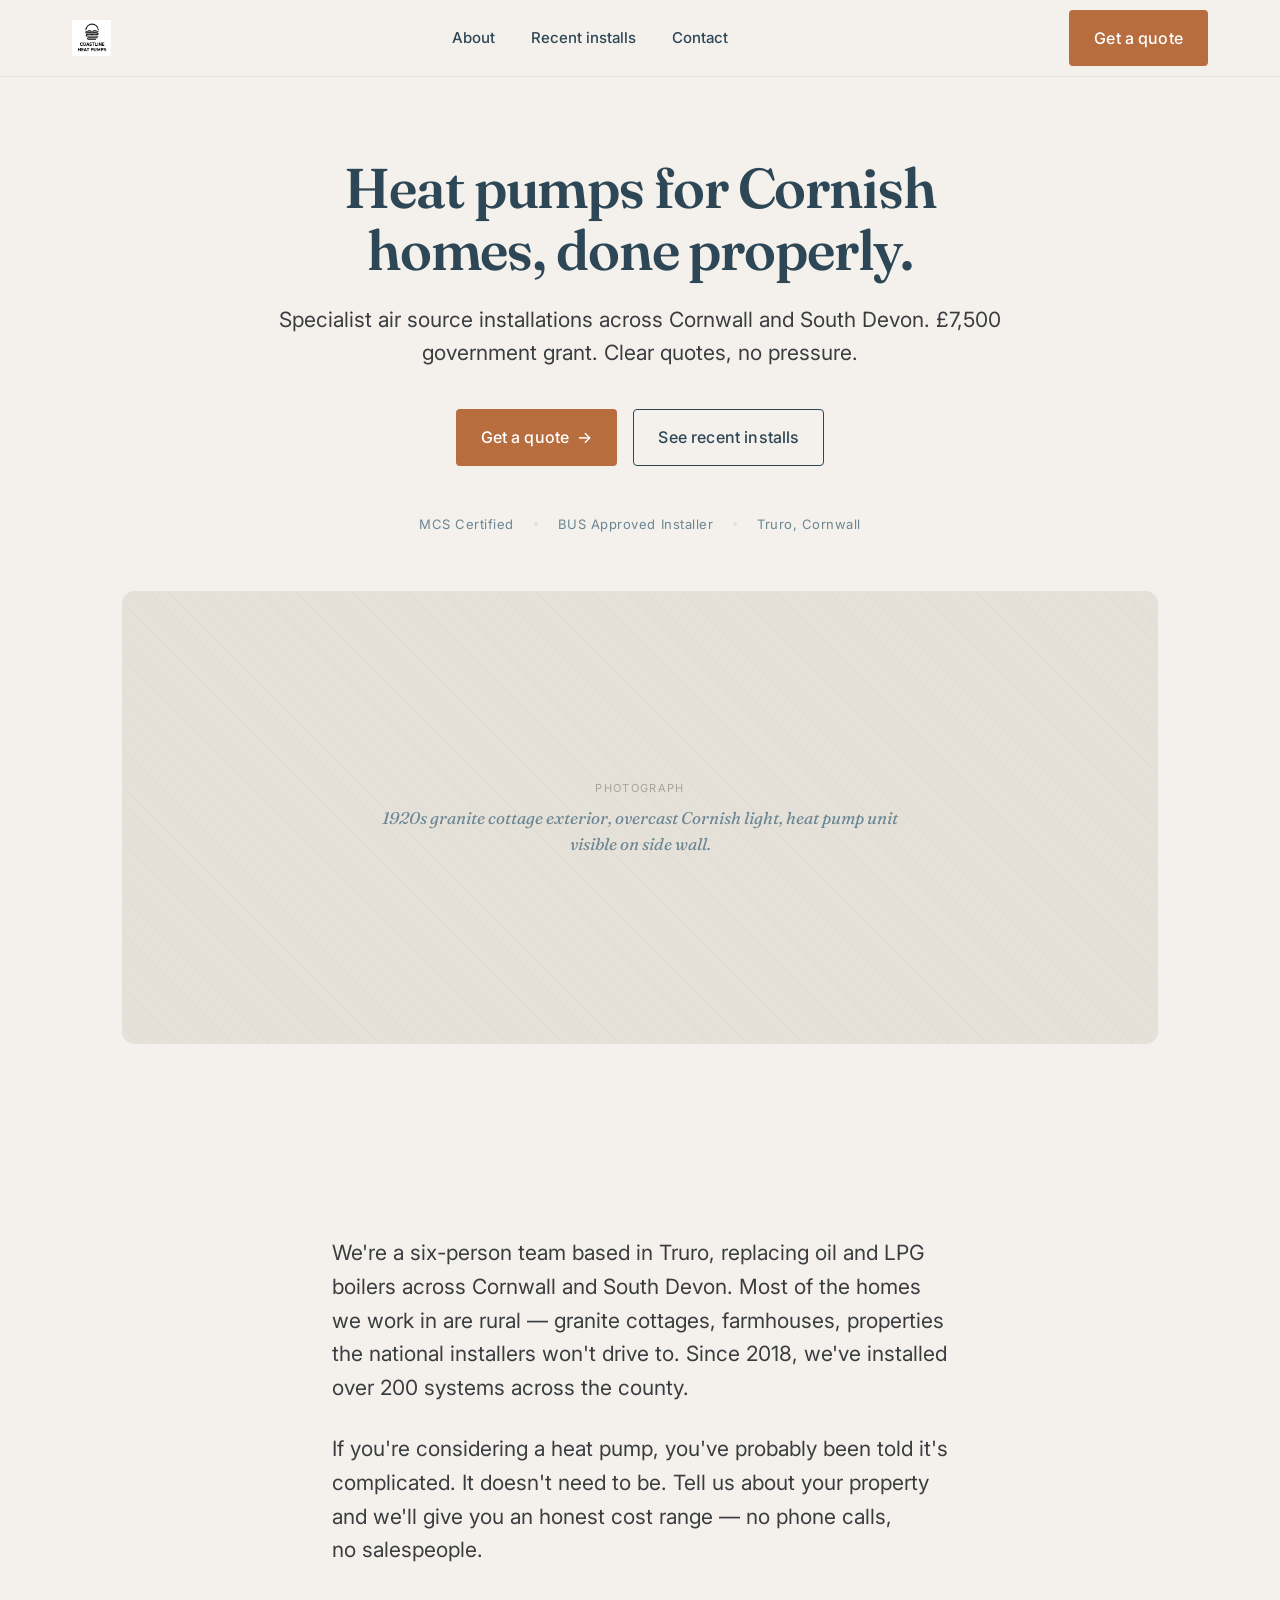
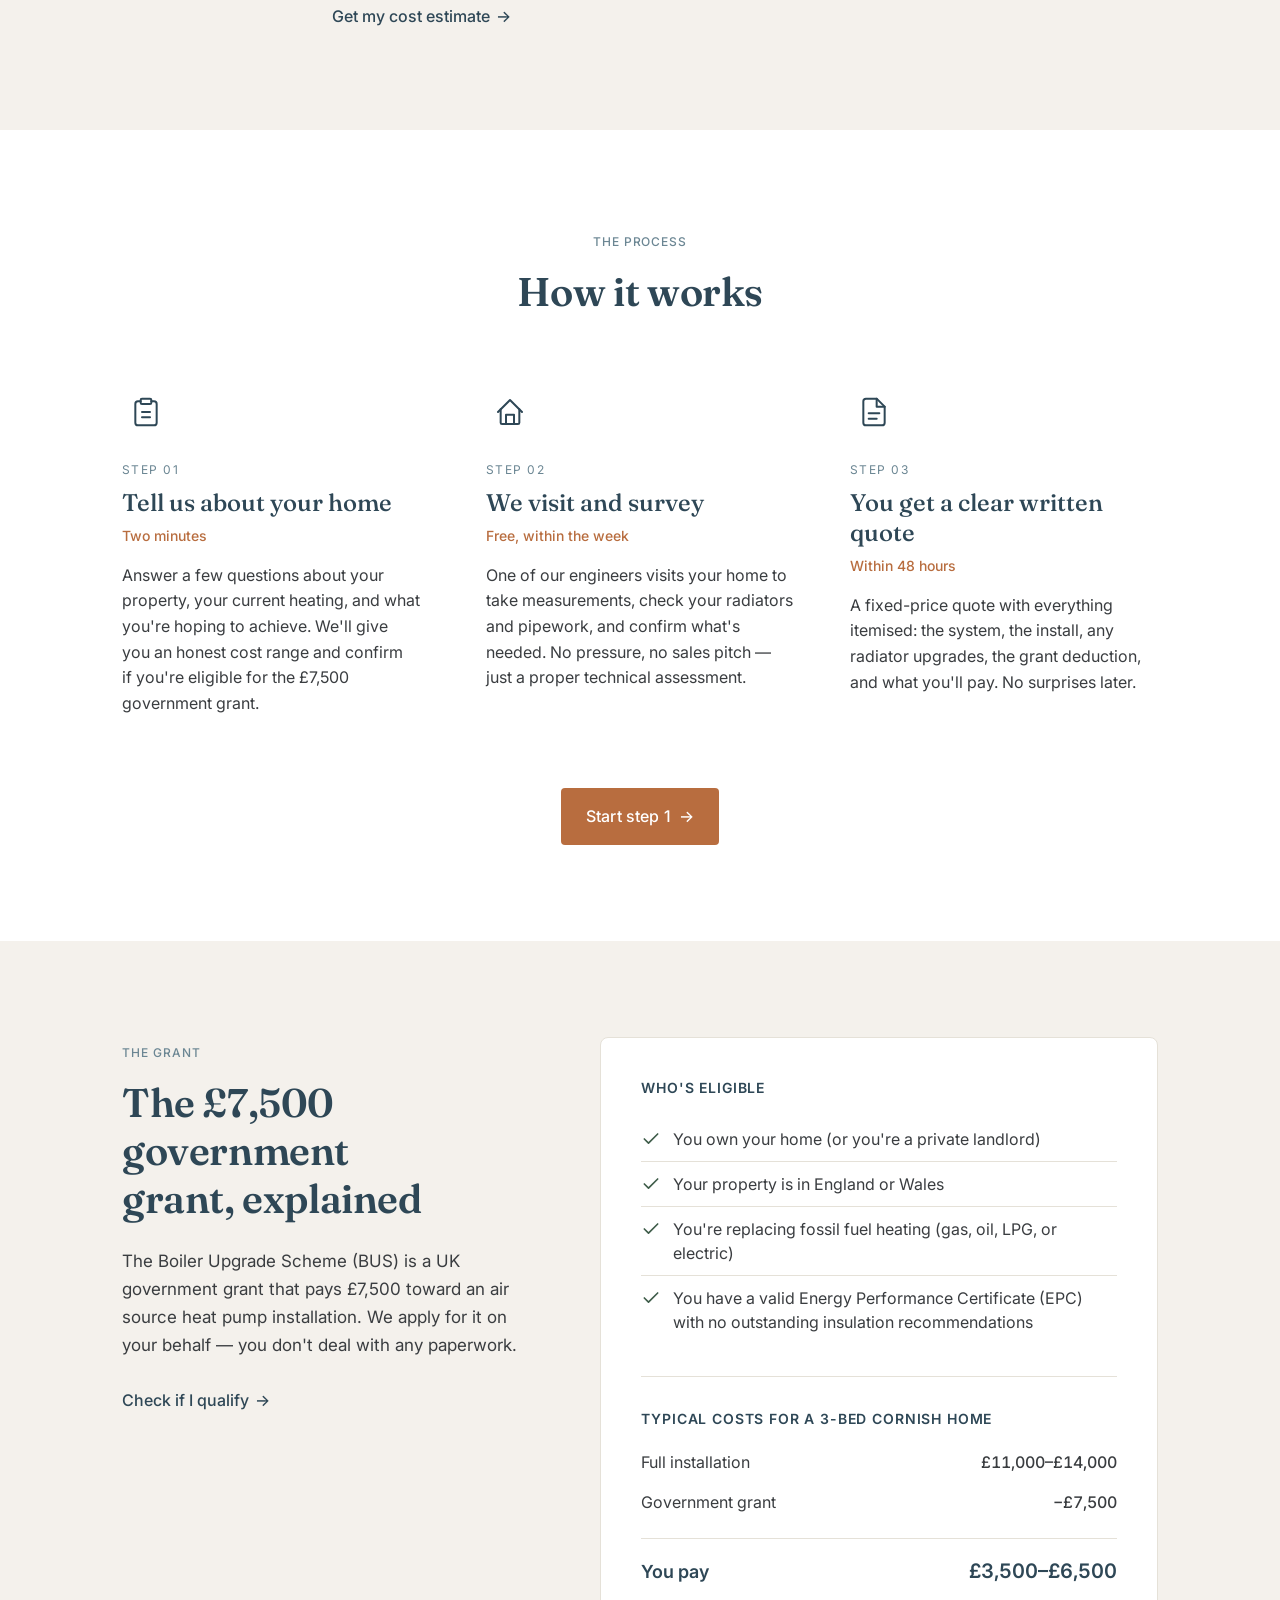
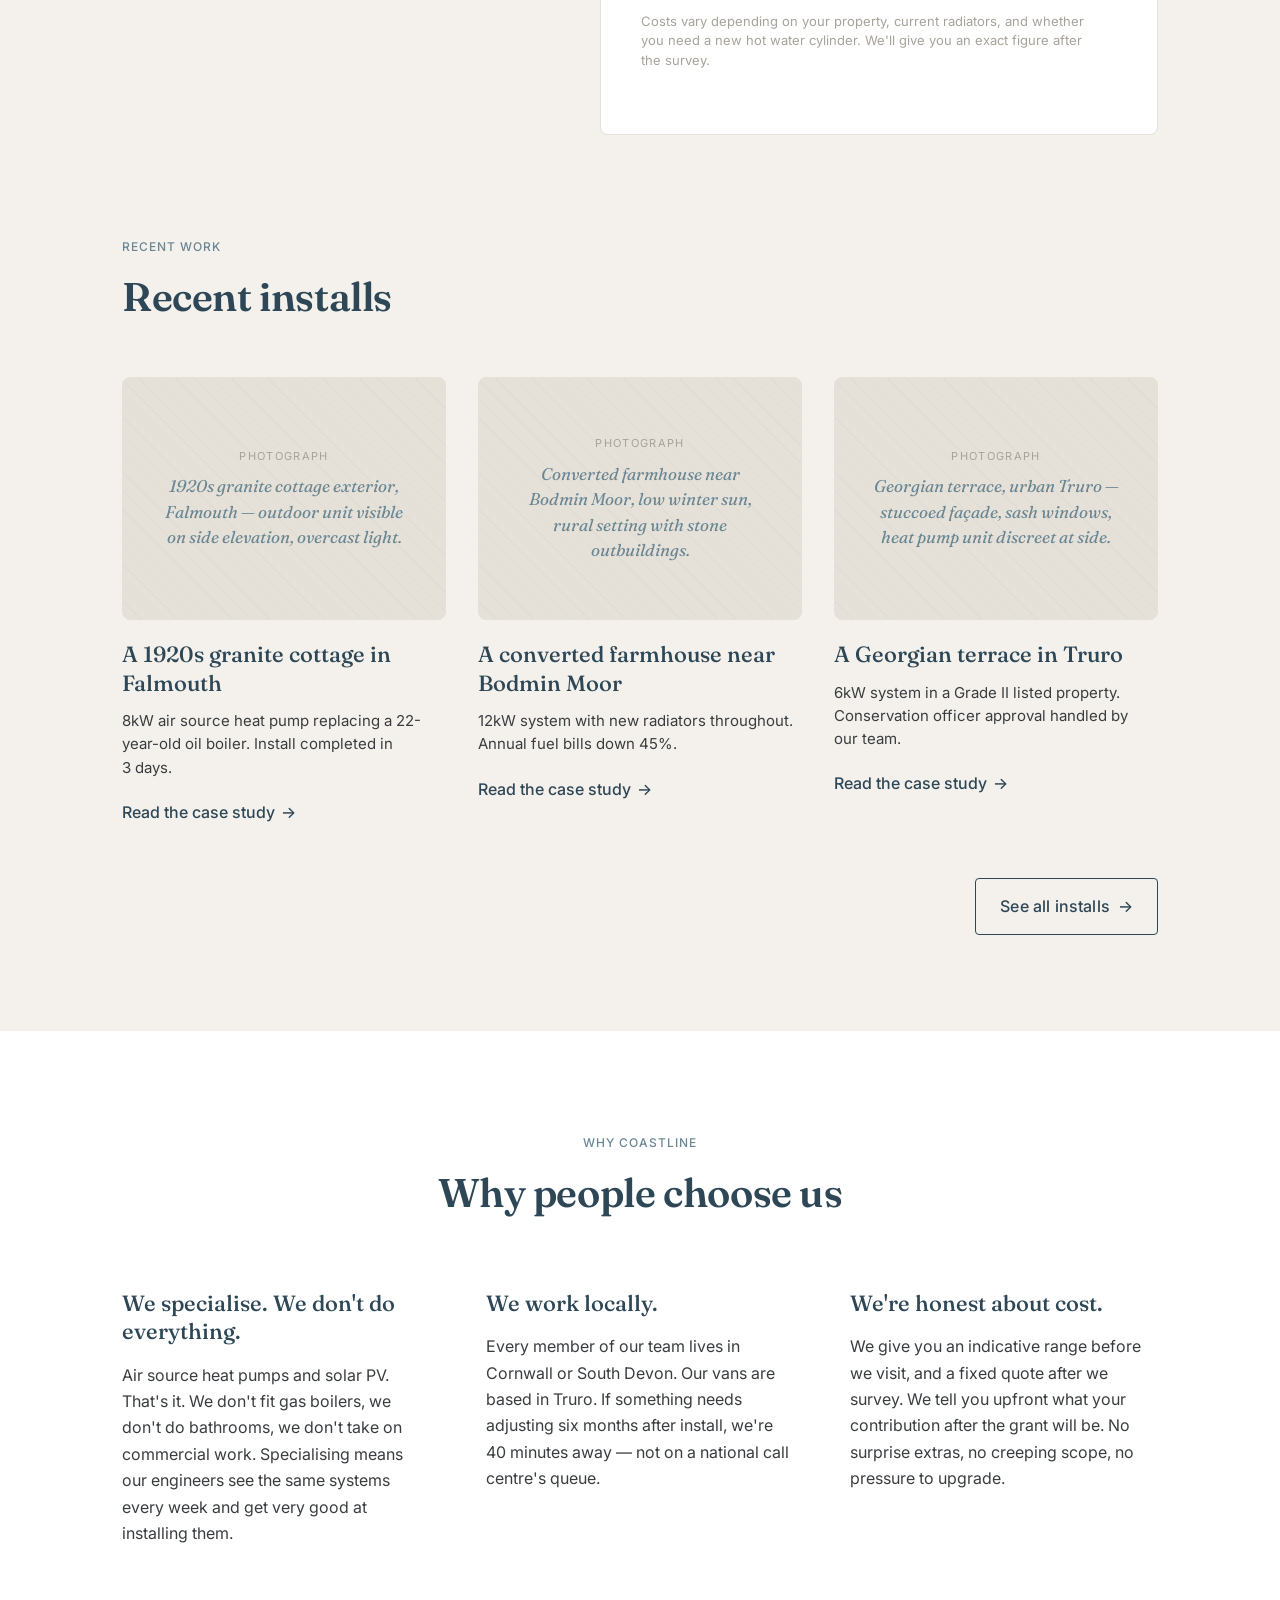
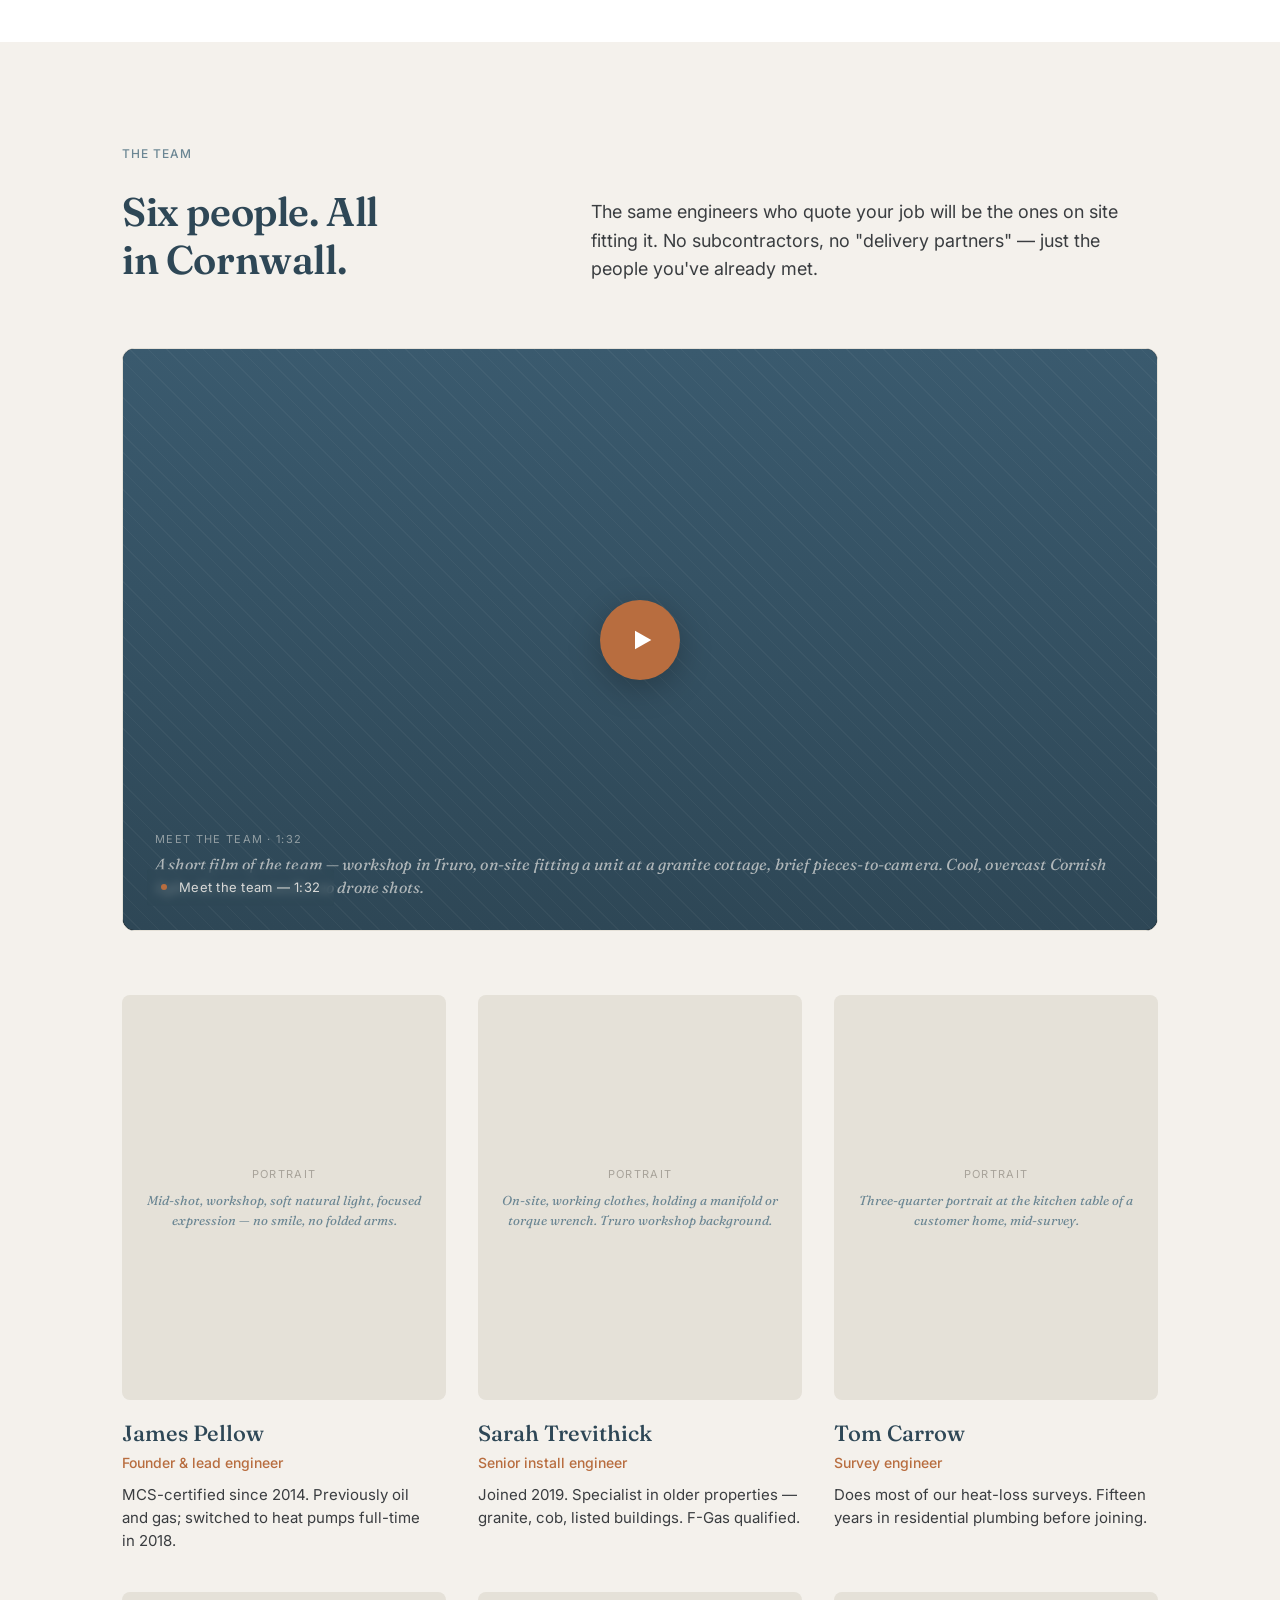
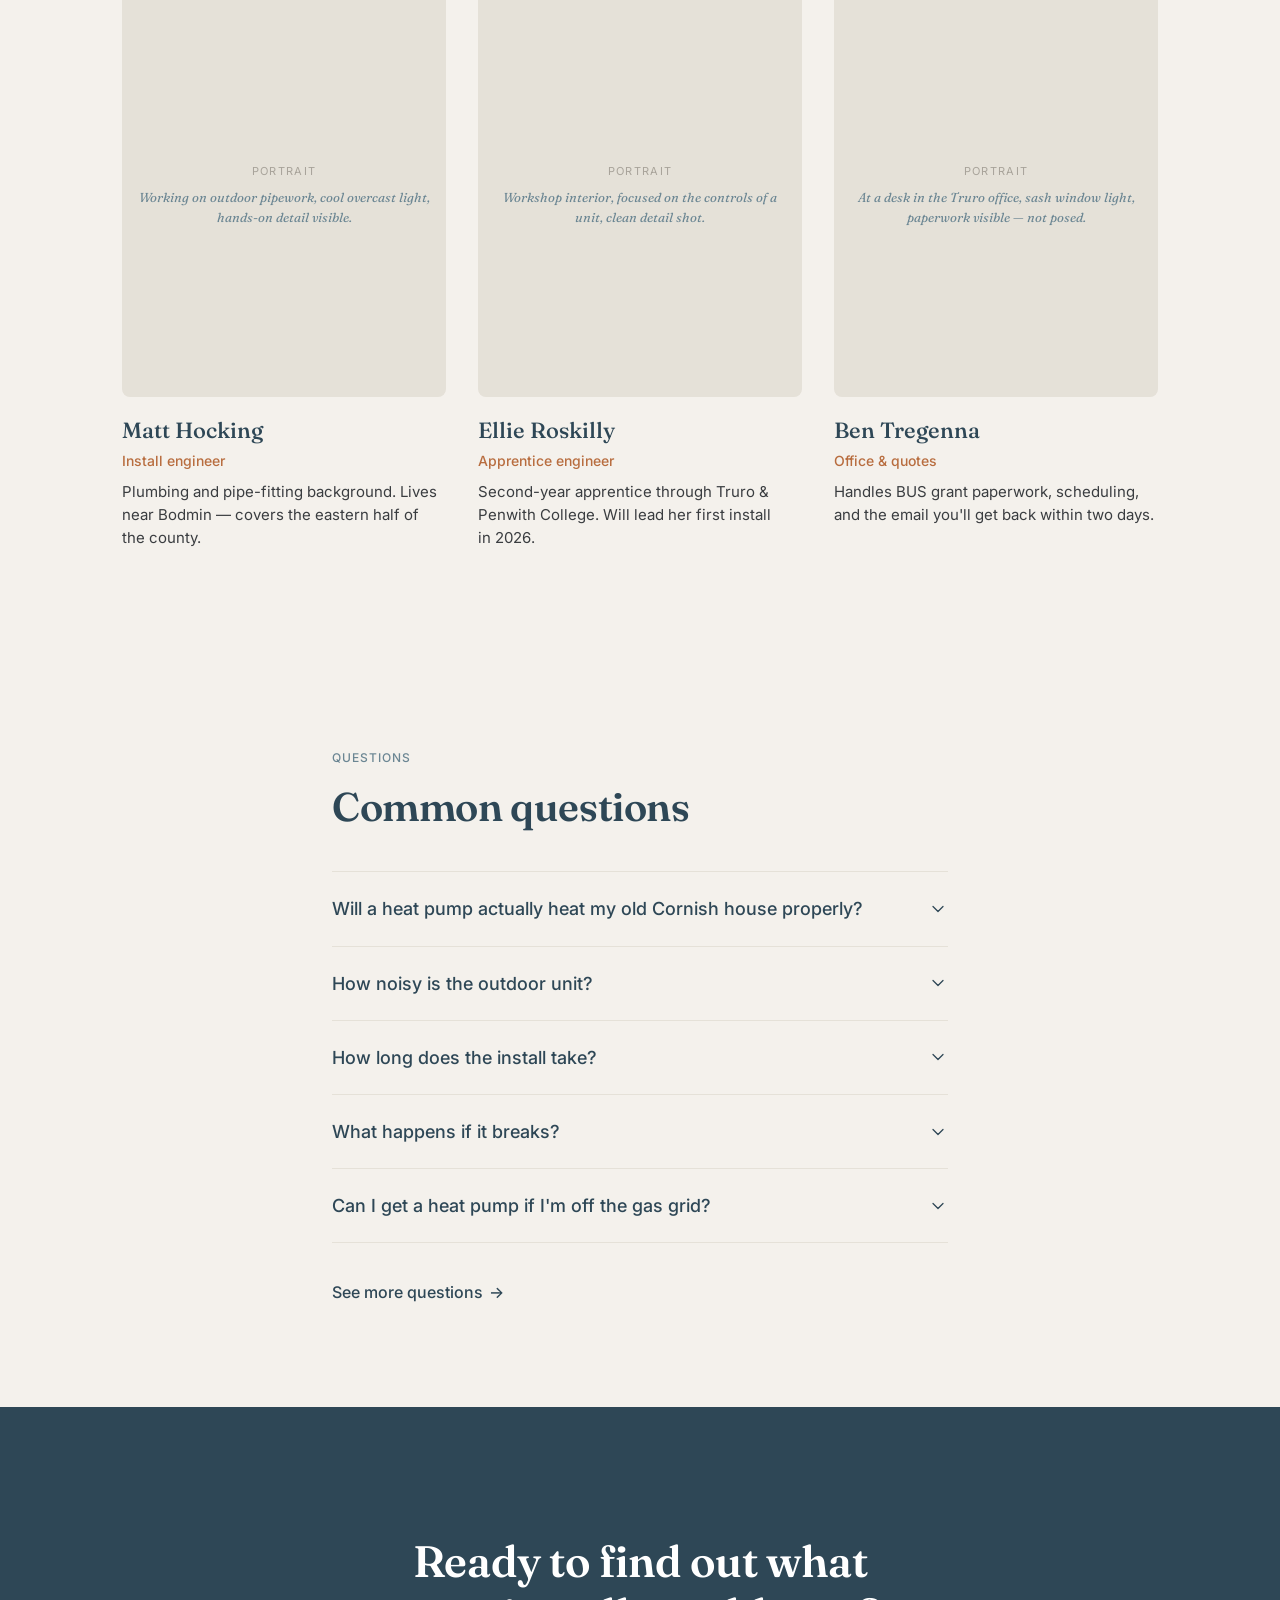
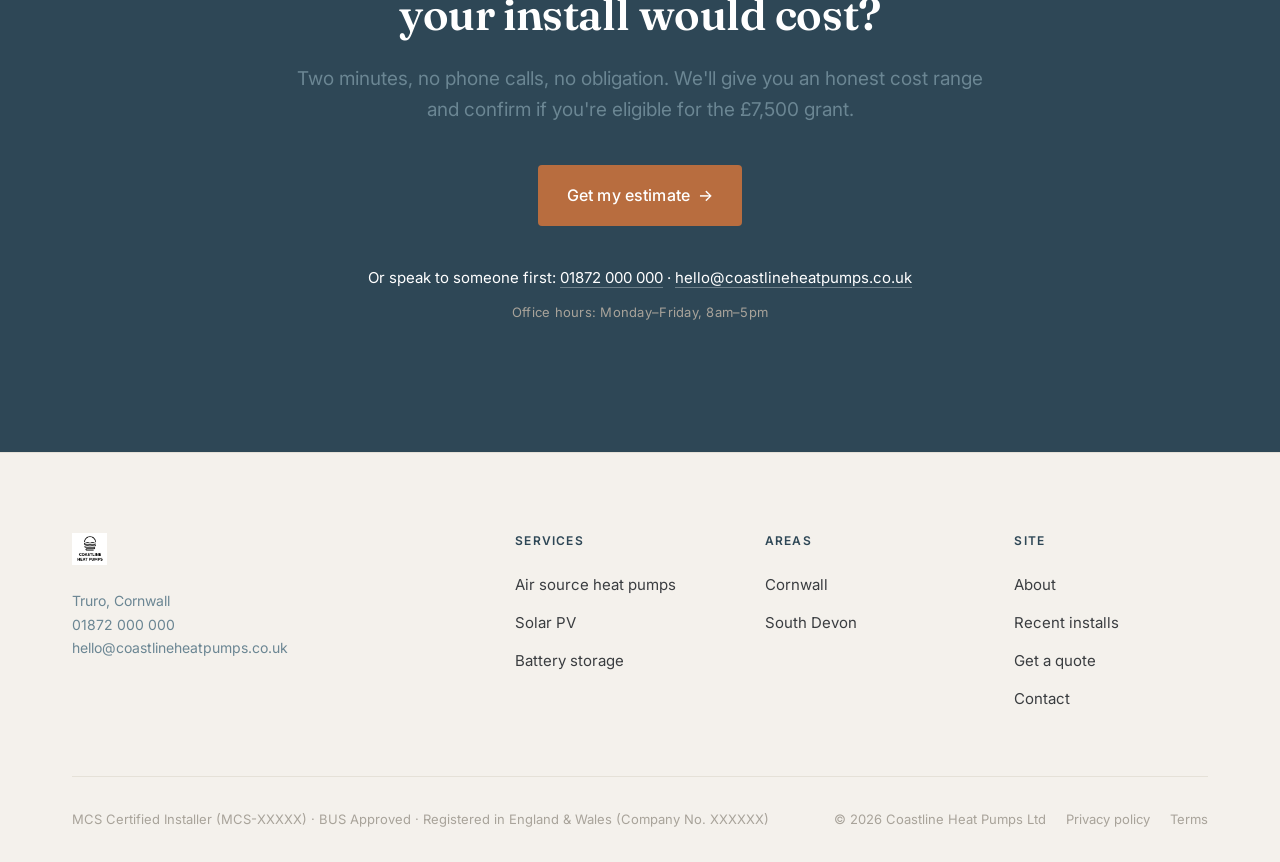
==== index.html @ 81a2679c "Implement Coastline Heat Pumps homepage Production HTML/CSS/JS implementation of the Coastline Demo " ====
<!doctype html>
<html lang="en-GB">
<head>
  <meta charset="utf-8">
  <meta name="viewport" content="width=device-width, initial-scale=1">
  <meta name="description" content="Coastline Heat Pumps — MCS-certified air source heat pump installers in Cornwall and South Devon. BUS-approved for the £7,500 government grant. Clear quotes, no pressure.">
  <title>Coastline Heat Pumps — Heat pumps for Cornish homes, done properly.</title>
  <link rel="stylesheet" href="css/site.css">
</head>
<body>

<!-- NAV -->
<header class="nav">
  <div class="container nav-inner">
    <a href="/" class="nav-logo" aria-label="Coastline Heat Pumps home">
      <img src="assets/coastline-logo.png" alt="Coastline Heat Pumps">
    </a>
    <nav class="nav-links" aria-label="Primary">
      <a href="#about">About</a>
      <a href="#installs">Recent installs</a>
      <a href="#contact">Contact</a>
    </nav>
    <div class="nav-cta">
      <a href="#quote" class="btn btn-primary">Get a quote</a>
    </div>
  </div>
</header>

<!-- HERO -->
<section class="hero">
  <div class="container-hero">
    <h1>Heat pumps for Cornish homes, done properly.</h1>
    <p class="lead">Specialist air source installations across Cornwall and South Devon. £7,500 government grant. Clear quotes, no pressure.</p>
    <div class="hero-actions">
      <a href="#quote" class="btn btn-primary">Get a quote <span class="arrow">→</span></a>
      <a href="#installs" class="btn btn-secondary">See recent installs</a>
    </div>
    <div class="trust-strip">
      <span>MCS Certified</span>
      <span class="sep" aria-hidden="true"></span>
      <span>BUS Approved Installer</span>
      <span class="sep" aria-hidden="true"></span>
      <span>Truro, Cornwall</span>
    </div>
    <div class="photo photo--hero photo--frame" role="img" aria-label="A 1920s granite cottage exterior in overcast Cornish light, with an air source heat pump unit visible on the side wall.">
      <div class="photo-note">
        <div class="label">Photograph</div>
        <div class="desc">1920s granite cottage exterior, overcast Cornish light, heat pump unit visible on side wall.</div>
      </div>
    </div>
  </div>
</section>

<!-- INTRO -->
<section class="section section--bone intro">
  <div class="container-read">
    <p>We're a six-person team based in Truro, replacing oil and LPG boilers across Cornwall and South Devon. Most of the homes we work in are rural — granite cottages, farmhouses, properties the national installers won't drive to. Since 2018, we've installed over 200 systems across the county.</p>
    <p>If you're considering a heat pump, you've probably been told it's complicated. It doesn't need to be. Tell us about your property and we'll give you an honest cost range — no phone calls, no salespeople.</p>
    <div class="link-row">
      <a href="#quote" class="btn-tertiary">Get my cost estimate <span class="arrow">→</span></a>
    </div>
  </div>
</section>

<!-- HOW IT WORKS -->
<section class="section section--white" id="process">
  <div class="container-hero">
    <div class="how-head">
      <span class="eyebrow">The process</span>
      <h2>How it works</h2>
    </div>
    <div class="how-grid">
      <div class="step">
        <div class="step-icon" aria-hidden="true">
          <svg width="32" height="32" viewBox="0 0 24 24" fill="none" stroke="currentColor" stroke-width="1.5" stroke-linecap="round" stroke-linejoin="round">
            <rect x="8" y="2" width="8" height="4" rx="1"></rect>
            <path d="M16 4h2a2 2 0 0 1 2 2v14a2 2 0 0 1-2 2H6a2 2 0 0 1-2-2V6a2 2 0 0 1 2-2h2"></path>
            <path d="M9 12h6"></path>
            <path d="M9 16h6"></path>
          </svg>
        </div>
        <div class="step-num">Step 01</div>
        <h4>Tell us about your home</h4>
        <div class="duration">Two minutes</div>
        <p>Answer a few questions about your property, your current heating, and what you're hoping to achieve. We'll give you an honest cost range and confirm if you're eligible for the £7,500 government grant.</p>
      </div>
      <div class="step">
        <div class="step-icon" aria-hidden="true">
          <svg width="32" height="32" viewBox="0 0 24 24" fill="none" stroke="currentColor" stroke-width="1.5" stroke-linecap="round" stroke-linejoin="round">
            <path d="M3 12l9-9 9 9"></path>
            <path d="M5 10v10a1 1 0 0 0 1 1h12a1 1 0 0 0 1-1V10"></path>
            <path d="M9 21V14h6v7"></path>
          </svg>
        </div>
        <div class="step-num">Step 02</div>
        <h4>We visit and survey</h4>
        <div class="duration">Free, within the week</div>
        <p>One of our engineers visits your home to take measurements, check your radiators and pipework, and confirm what's needed. No pressure, no sales pitch — just a proper technical assessment.</p>
      </div>
      <div class="step">
        <div class="step-icon" aria-hidden="true">
          <svg width="32" height="32" viewBox="0 0 24 24" fill="none" stroke="currentColor" stroke-width="1.5" stroke-linecap="round" stroke-linejoin="round">
            <path d="M14 2H6a2 2 0 0 0-2 2v16a2 2 0 0 0 2 2h12a2 2 0 0 0 2-2V8z"></path>
            <polyline points="14 2 14 8 20 8"></polyline>
            <line x1="8" y1="13" x2="16" y2="13"></line>
            <line x1="8" y1="17" x2="14" y2="17"></line>
          </svg>
        </div>
        <div class="step-num">Step 03</div>
        <h4>You get a clear written quote</h4>
        <div class="duration">Within 48 hours</div>
        <p>A fixed-price quote with everything itemised: the system, the install, any radiator upgrades, the grant deduction, and what you'll pay. No surprises later.</p>
      </div>
    </div>
    <div class="how-cta">
      <a href="#quote" class="btn btn-primary">Start step 1 <span class="arrow">→</span></a>
    </div>
  </div>
</section>

<!-- GRANT -->
<section class="section section--bone">
  <div class="container-hero">
    <div class="grant-grid">
      <div class="grant-left">
        <span class="eyebrow">The grant</span>
        <h2>The £7,500 government grant, explained</h2>
        <p>The Boiler Upgrade Scheme (BUS) is a UK government grant that pays £7,500 toward an air source heat pump installation. We apply for it on your behalf — you don't deal with any paperwork.</p>
        <a href="#quote" class="btn-tertiary">Check if I qualify <span class="arrow">→</span></a>
      </div>
      <div class="grant-card">
        <h4>Who's eligible</h4>
        <ul class="eligibility">
          <li>
            <svg width="20" height="20" viewBox="0 0 24 24" fill="none" stroke="currentColor" stroke-width="2" stroke-linecap="round" stroke-linejoin="round" aria-hidden="true"><polyline points="20 6 9 17 4 12"></polyline></svg>
            <span>You own your home (or you're a private landlord)</span>
          </li>
          <li>
            <svg width="20" height="20" viewBox="0 0 24 24" fill="none" stroke="currentColor" stroke-width="2" stroke-linecap="round" stroke-linejoin="round" aria-hidden="true"><polyline points="20 6 9 17 4 12"></polyline></svg>
            <span>Your property is in England or Wales</span>
          </li>
          <li>
            <svg width="20" height="20" viewBox="0 0 24 24" fill="none" stroke="currentColor" stroke-width="2" stroke-linecap="round" stroke-linejoin="round" aria-hidden="true"><polyline points="20 6 9 17 4 12"></polyline></svg>
            <span>You're replacing fossil fuel heating (gas, oil, LPG, or electric)</span>
          </li>
          <li>
            <svg width="20" height="20" viewBox="0 0 24 24" fill="none" stroke="currentColor" stroke-width="2" stroke-linecap="round" stroke-linejoin="round" aria-hidden="true"><polyline points="20 6 9 17 4 12"></polyline></svg>
            <span>You have a valid Energy Performance Certificate (EPC) with no outstanding insulation recommendations</span>
          </li>
        </ul>
        <hr class="divider">
        <h4>Typical costs for a 3-bed Cornish home</h4>
        <div class="cost-rows">
          <div class="cost-row">
            <span>Full installation</span>
            <span class="num">£11,000–£14,000</span>
          </div>
          <div class="cost-row">
            <span>Government grant</span>
            <span class="num">−£7,500</span>
          </div>
          <div class="cost-row you-pay">
            <span>You pay</span>
            <span class="num">£3,500–£6,500</span>
          </div>
        </div>
        <p class="caption">Costs vary depending on your property, current radiators, and whether you need a new hot water cylinder. We'll give you an exact figure after the survey.</p>
      </div>
    </div>
  </div>
</section>

<!-- RECENT INSTALLS -->
<section class="section section--bone" id="installs" style="padding-top: 0;">
  <div class="container-hero">
    <div class="installs-head">
      <span class="eyebrow">Recent work</span>
      <h2>Recent installs</h2>
    </div>
    <div class="installs-grid">
      <article class="install-card">
        <div class="photo install-photo photo--frame" role="img" aria-label="A 1920s granite cottage in Falmouth with an outdoor heat pump unit on the side elevation.">
          <div class="photo-note">
            <div class="label">Photograph</div>
            <div class="desc">1920s granite cottage exterior, Falmouth — outdoor unit visible on side elevation, overcast light.</div>
          </div>
        </div>
        <h4>A 1920s granite cottage in Falmouth</h4>
        <p>8kW air source heat pump replacing a 22-year-old oil boiler. Install completed in 3 days.</p>
        <a href="#" class="btn-tertiary">Read the case study <span class="arrow">→</span></a>
      </article>
      <article class="install-card">
        <div class="photo install-photo photo--frame" role="img" aria-label="A converted farmhouse near Bodmin Moor.">
          <div class="photo-note">
            <div class="label">Photograph</div>
            <div class="desc">Converted farmhouse near Bodmin Moor, low winter sun, rural setting with stone outbuildings.</div>
          </div>
        </div>
        <h4>A converted farmhouse near Bodmin Moor</h4>
        <p>12kW system with new radiators throughout. Annual fuel bills down 45%.</p>
        <a href="#" class="btn-tertiary">Read the case study <span class="arrow">→</span></a>
      </article>
      <article class="install-card">
        <div class="photo install-photo photo--frame" role="img" aria-label="A Georgian terrace in Truro.">
          <div class="photo-note">
            <div class="label">Photograph</div>
            <div class="desc">Georgian terrace, urban Truro — stuccoed façade, sash windows, heat pump unit discreet at side.</div>
          </div>
        </div>
        <h4>A Georgian terrace in Truro</h4>
        <p>6kW system in a Grade II listed property. Conservation officer approval handled by our team.</p>
        <a href="#" class="btn-tertiary">Read the case study <span class="arrow">→</span></a>
      </article>
    </div>
    <div class="installs-foot">
      <a href="#" class="btn btn-secondary">See all installs <span class="arrow">→</span></a>
    </div>
  </div>
</section>

<!-- WHY US -->
<section class="section section--white" id="about">
  <div class="why-wrap">
    <div class="why-head">
      <span class="eyebrow">Why Coastline</span>
      <h2>Why people choose us</h2>
    </div>
    <div class="why-grid">
      <div class="why-col">
        <h4>We specialise. We don't do everything.</h4>
        <p>Air source heat pumps and solar PV. That's it. We don't fit gas boilers, we don't do bathrooms, we don't take on commercial work. Specialising means our engineers see the same systems every week and get very good at installing them.</p>
      </div>
      <div class="why-col">
        <h4>We work locally.</h4>
        <p>Every member of our team lives in Cornwall or South Devon. Our vans are based in Truro. If something needs adjusting six months after install, we're 40 minutes away — not on a national call centre's queue.</p>
      </div>
      <div class="why-col">
        <h4>We're honest about cost.</h4>
        <p>We give you an indicative range before we visit, and a fixed quote after we survey. We tell you upfront what your contribution after the grant will be. No surprise extras, no creeping scope, no pressure to upgrade.</p>
      </div>
    </div>
  </div>
</section>

<!-- TEAM -->
<section class="section section--bone" id="team">
  <div class="container-hero">
    <div class="team-head">
      <div>
        <span class="eyebrow">The team</span>
        <h2>Six people. All in Cornwall.</h2>
      </div>
      <p>The same engineers who quote your job will be the ones on site fitting it. No subcontractors, no "delivery partners" — just the people you've already met.</p>
    </div>

    <div class="team-video" id="teamVideo" role="button" tabindex="0" aria-label="Play team introduction video">
      <video id="teamVideoEl" preload="metadata" playsinline controls>
        <source src="assets/team-intro.mp4" type="video/mp4">
      </video>
      <div class="video-poster" aria-hidden="true">
        <div>
          <div class="poster-meta">Meet the team · 1:32</div>
          A short film of the team — workshop in Truro, on-site fitting a unit at a granite cottage, brief pieces-to-camera. Cool, overcast Cornish light. No music swells, no drone shots.
        </div>
      </div>
      <button class="play-btn" type="button" aria-label="Play video">
        <svg width="28" height="28" viewBox="0 0 24 24" fill="currentColor" aria-hidden="true"><polygon points="6 4 20 12 6 20"></polygon></svg>
      </button>
      <div class="video-caption">
        <span class="dot" aria-hidden="true"></span>
        <span>Meet the team — 1:32</span>
      </div>
    </div>

    <div class="team-grid">
      <div class="team-card">
        <div class="team-photo photo--frame" role="img" aria-label="Portrait of James Pellow">
          <div class="photo-note">
            <div class="label">Portrait</div>
            <div class="desc">Mid-shot, workshop, soft natural light, focused expression — no smile, no folded arms.</div>
          </div>
        </div>
        <h4>James Pellow</h4>
        <div class="role">Founder &amp; lead engineer</div>
        <p>MCS-certified since 2014. Previously oil and gas; switched to heat pumps full-time in 2018.</p>
      </div>
      <div class="team-card">
        <div class="team-photo photo--frame" role="img" aria-label="Portrait of Sarah Trevithick">
          <div class="photo-note">
            <div class="label">Portrait</div>
            <div class="desc">On-site, working clothes, holding a manifold or torque wrench. Truro workshop background.</div>
          </div>
        </div>
        <h4>Sarah Trevithick</h4>
        <div class="role">Senior install engineer</div>
        <p>Joined 2019. Specialist in older properties — granite, cob, listed buildings. F-Gas qualified.</p>
      </div>
      <div class="team-card">
        <div class="team-photo photo--frame" role="img" aria-label="Portrait of Tom Carrow">
          <div class="photo-note">
            <div class="label">Portrait</div>
            <div class="desc">Three-quarter portrait at the kitchen table of a customer home, mid-survey.</div>
          </div>
        </div>
        <h4>Tom Carrow</h4>
        <div class="role">Survey engineer</div>
        <p>Does most of our heat-loss surveys. Fifteen years in residential plumbing before joining.</p>
      </div>
      <div class="team-card">
        <div class="team-photo photo--frame" role="img" aria-label="Portrait of Matt Hocking">
          <div class="photo-note">
            <div class="label">Portrait</div>
            <div class="desc">Working on outdoor pipework, cool overcast light, hands-on detail visible.</div>
          </div>
        </div>
        <h4>Matt Hocking</h4>
        <div class="role">Install engineer</div>
        <p>Plumbing and pipe-fitting background. Lives near Bodmin — covers the eastern half of the county.</p>
      </div>
      <div class="team-card">
        <div class="team-photo photo--frame" role="img" aria-label="Portrait of Ellie Roskilly">
          <div class="photo-note">
            <div class="label">Portrait</div>
            <div class="desc">Workshop interior, focused on the controls of a unit, clean detail shot.</div>
          </div>
        </div>
        <h4>Ellie Roskilly</h4>
        <div class="role">Apprentice engineer</div>
        <p>Second-year apprentice through Truro &amp; Penwith College. Will lead her first install in 2026.</p>
      </div>
      <div class="team-card">
        <div class="team-photo photo--frame" role="img" aria-label="Portrait of Ben Tregenna">
          <div class="photo-note">
            <div class="label">Portrait</div>
            <div class="desc">At a desk in the Truro office, sash window light, paperwork visible — not posed.</div>
          </div>
        </div>
        <h4>Ben Tregenna</h4>
        <div class="role">Office &amp; quotes</div>
        <p>Handles BUS grant paperwork, scheduling, and the email you'll get back within two days.</p>
      </div>
    </div>
  </div>
</section>

<!-- FAQ -->
<section class="section section--bone">
  <div class="container-read">
    <div class="faq-head">
      <span class="eyebrow">Questions</span>
      <h2>Common questions</h2>
    </div>
    <div class="faq-list">
      <div class="faq-item">
        <button class="faq-q" type="button" aria-expanded="false">
          <span>Will a heat pump actually heat my old Cornish house properly?</span>
          <svg class="chevron" width="20" height="20" viewBox="0 0 24 24" fill="none" stroke="currentColor" stroke-width="1.5" stroke-linecap="round" stroke-linejoin="round" aria-hidden="true"><polyline points="6 9 12 15 18 9"></polyline></svg>
        </button>
        <div class="faq-a" id="faq-a-1">In most cases, yes — but it depends on your property. Heat pumps work best at slightly lower flow temperatures than oil or gas, which usually means we need to check your radiator sizes during the survey. If upgrades are needed, we'll include them in the quote upfront.</div>
      </div>
      <div class="faq-item">
        <button class="faq-q" type="button" aria-expanded="false">
          <span>How noisy is the outdoor unit?</span>
          <svg class="chevron" width="20" height="20" viewBox="0 0 24 24" fill="none" stroke="currentColor" stroke-width="1.5" stroke-linecap="round" stroke-linejoin="round" aria-hidden="true"><polyline points="6 9 12 15 18 9"></polyline></svg>
        </button>
        <div class="faq-a" id="faq-a-2">About as loud as a fridge — around 40 decibels at one metre. We position units carefully to comply with the government's noise standards (MCS 020), and most customers don't notice them after the first week.</div>
      </div>
      <div class="faq-item">
        <button class="faq-q" type="button" aria-expanded="false">
          <span>How long does the install take?</span>
          <svg class="chevron" width="20" height="20" viewBox="0 0 24 24" fill="none" stroke="currentColor" stroke-width="1.5" stroke-linecap="round" stroke-linejoin="round" aria-hidden="true"><polyline points="6 9 12 15 18 9"></polyline></svg>
        </button>
        <div class="faq-a" id="faq-a-3">Most installs take 2–4 days, depending on whether radiators or pipework need replacing. We work in occupied homes — you'll have hot water and heating throughout, except for a short changeover window.</div>
      </div>
      <div class="faq-item">
        <button class="faq-q" type="button" aria-expanded="false">
          <span>What happens if it breaks?</span>
          <svg class="chevron" width="20" height="20" viewBox="0 0 24 24" fill="none" stroke="currentColor" stroke-width="1.5" stroke-linecap="round" stroke-linejoin="round" aria-hidden="true"><polyline points="6 9 12 15 18 9"></polyline></svg>
        </button>
        <div class="faq-a" id="faq-a-4">All our installations come with a 7-year manufacturer warranty on the heat pump and a 2-year workmanship guarantee from us. We're 40 minutes from anywhere in Cornwall.</div>
      </div>
      <div class="faq-item">
        <button class="faq-q" type="button" aria-expanded="false">
          <span>Can I get a heat pump if I'm off the gas grid?</span>
          <svg class="chevron" width="20" height="20" viewBox="0 0 24 24" fill="none" stroke="currentColor" stroke-width="1.5" stroke-linecap="round" stroke-linejoin="round" aria-hidden="true"><polyline points="6 9 12 15 18 9"></polyline></svg>
        </button>
        <div class="faq-a" id="faq-a-5">Yes — and you're likely to see the biggest savings. Most of the homes we work in were running on oil or LPG. Switching to a heat pump typically cuts annual fuel costs by 30–50% for those properties.</div>
      </div>
    </div>
    <div class="faq-foot">
      <a href="#" class="btn-tertiary">See more questions <span class="arrow">→</span></a>
    </div>
  </div>
</section>

<!-- CLOSING CTA -->
<section class="cta-slate" id="quote">
  <div class="container-hero">
    <h2>Ready to find out what your install would cost?</h2>
    <p class="lead">Two minutes, no phone calls, no obligation. We'll give you an honest cost range and confirm if you're eligible for the £7,500 grant.</p>
    <a href="#" class="btn btn-primary">Get my estimate <span class="arrow">→</span></a>
    <div class="contact-line">
      Or speak to someone first: <a href="tel:01872000000">01872 000 000</a> · <a href="mailto:hello@coastlineheatpumps.co.uk">hello@coastlineheatpumps.co.uk</a>
    </div>
    <div class="hours">Office hours: Monday–Friday, 8am–5pm</div>
  </div>
</section>

<!-- FOOTER -->
<footer class="footer" id="contact">
  <div class="container">
    <div class="footer-grid">
      <div class="footer-brand">
        <img src="assets/coastline-logo.png" alt="Coastline Heat Pumps">
        <div class="addr">
          Truro, Cornwall<br>
          <a href="tel:01872000000">01872 000 000</a><br>
          <a href="mailto:hello@coastlineheatpumps.co.uk">hello@coastlineheatpumps.co.uk</a>
        </div>
      </div>
      <div>
        <h4>Services</h4>
        <ul>
          <li><a href="#">Air source heat pumps</a></li>
          <li><a href="#">Solar PV</a></li>
          <li><a href="#">Battery storage</a></li>
        </ul>
      </div>
      <div>
        <h4>Areas</h4>
        <ul>
          <li><a href="#">Cornwall</a></li>
          <li><a href="#">South Devon</a></li>
        </ul>
      </div>
      <div>
        <h4>Site</h4>
        <ul>
          <li><a href="#about">About</a></li>
          <li><a href="#installs">Recent installs</a></li>
          <li><a href="#quote">Get a quote</a></li>
          <li><a href="#contact">Contact</a></li>
        </ul>
      </div>
    </div>
    <div class="footer-bottom">
      <div>MCS Certified Installer (MCS-XXXXX) · BUS Approved · Registered in England &amp; Wales (Company No. XXXXXX)</div>
      <div class="legal-links">
        <span>© 2026 Coastline Heat Pumps Ltd</span>
        <a href="#">Privacy policy</a>
        <a href="#">Terms</a>
      </div>
    </div>
  </div>
</footer>

<script>
  // FAQ accordion
  document.querySelectorAll('.faq-q').forEach(btn => {
    btn.addEventListener('click', () => {
      const item = btn.closest('.faq-item');
      const open = item.classList.toggle('open');
      btn.setAttribute('aria-expanded', String(open));
    });
  });

  // Team video — click poster area to play
  (function () {
    const wrap = document.getElementById('teamVideo');
    const vid  = document.getElementById('teamVideoEl');
    if (!wrap || !vid) return;

    const start = (e) => {
      if (wrap.classList.contains('playing')) return;
      e.preventDefault();
      wrap.classList.add('playing');
      const p = vid.play();
      if (p && p.catch) {
        p.catch(() => wrap.classList.remove('playing'));
      }
    };

    wrap.addEventListener('click', start);
    wrap.addEventListener('keydown', (e) => {
      if (e.key === 'Enter' || e.key === ' ') start(e);
    });
    vid.addEventListener('ended', () => wrap.classList.remove('playing'));
  })();
</script>

</body>
</html>
---- css/site.css ----
@import url("./tokens.css");

* { box-sizing: border-box; }
html, body { margin: 0; padding: 0; }

/* ============================================================ LAYOUT */
.container      { max-width: 1200px; margin: 0 auto; padding: 0 32px; }
.container-hero { max-width: 1100px; margin: 0 auto; padding: 0 32px; }
.container-read { max-width: 680px;  margin: 0 auto; padding: 0 32px; }

.section { padding: 96px 0; }
.section--bone  { background: var(--bone); }
.section--white { background: var(--white); }
.section--slate { background: var(--slate-blue); color: var(--bone); }

.eyebrow {
  font-size: 12px;
  font-weight: 500;
  letter-spacing: 0.08em;
  text-transform: uppercase;
  color: var(--coastal-mist);
  display: inline-block;
  margin-bottom: 16px;
}

/* ============================================================ NAV */
.nav {
  position: sticky;
  top: 0;
  z-index: 50;
  background: rgba(244,241,236,0.92);
  backdrop-filter: saturate(140%) blur(8px);
  -webkit-backdrop-filter: saturate(140%) blur(8px);
  border-bottom: 1px solid var(--stone);
}
.nav-inner {
  display: flex;
  align-items: center;
  justify-content: space-between;
  height: 76px;
}
.nav-logo {
  display: flex;
  align-items: center;
  gap: 10px;
  text-decoration: none;
}
.nav-logo img { height: 36px; width: auto; display: block; }
.nav-links { display: flex; gap: 36px; align-items: center; }
.nav-links a {
  font-size: 15px;
  color: var(--slate-blue);
  font-weight: 500;
  text-decoration: none;
  transition: color var(--dur-fast) var(--ease-default);
}
.nav-links a:hover { color: var(--copper); text-decoration: none; }
.nav-cta { display: flex; align-items: center; gap: 24px; }

/* ============================================================ BUTTONS */
.btn {
  display: inline-flex;
  align-items: center;
  gap: 8px;
  font-family: var(--sans-body);
  font-size: 16px;
  font-weight: 500;
  letter-spacing: 0.01em;
  padding: 14px 24px;
  border-radius: var(--radius-sm);
  border: 1px solid transparent;
  cursor: pointer;
  text-decoration: none;
  white-space: nowrap;
  transition:
    background var(--dur-fast) var(--ease-default),
    color var(--dur-fast) var(--ease-default),
    border-color var(--dur-fast) var(--ease-default);
}
.btn-primary { background: var(--copper); color: var(--white); }
.btn-primary:hover { background: var(--copper-hover); color: var(--white); text-decoration: none; }
.btn-secondary { background: transparent; color: var(--slate-blue); border-color: var(--slate-blue); }
.btn-secondary:hover { background: var(--slate-blue); color: var(--white); text-decoration: none; }
.btn-tertiary {
  display: inline-flex;
  align-items: center;
  gap: 6px;
  color: var(--slate-blue);
  font-size: 16px;
  font-weight: 500;
  padding: 4px 0;
  text-decoration: none;
  border-bottom: 1px solid transparent;
  transition: color var(--dur-fast) var(--ease-default), border-color var(--dur-fast) var(--ease-default);
}
.btn-tertiary:hover { color: var(--copper); border-bottom-color: var(--copper); text-decoration: none; }
.btn-tertiary .arrow,
.btn .arrow { transition: transform var(--dur-base) var(--ease-default); }
.btn-tertiary:hover .arrow,
.btn-primary:hover .arrow { transform: translateX(3px); }

/* ============================================================ HERO */
.hero {
  padding: 80px 0 96px;
  text-align: center;
}
.hero h1 {
  font-size: var(--fs-h1);
  max-width: 18ch;
  margin: 0 auto 24px;
}
.hero .lead {
  font-size: 21px;
  line-height: 1.55;
  color: var(--granite);
  max-width: 56ch;
  margin: 0 auto 40px;
}
.hero-actions {
  display: flex;
  gap: 16px;
  justify-content: center;
  flex-wrap: wrap;
  margin-bottom: 48px;
}
.trust-strip {
  display: flex;
  justify-content: center;
  align-items: center;
  gap: 20px;
  flex-wrap: wrap;
  font-size: 13px;
  color: var(--coastal-mist);
  letter-spacing: 0.04em;
}
.trust-strip .sep {
  width: 4px;
  height: 4px;
  border-radius: 50%;
  background: var(--stone);
  display: inline-block;
}

/* ============================================================ PHOTO PLACEHOLDER */
.photo {
  position: relative;
  background: var(--stone);
  border: 1px solid var(--stone);
  overflow: hidden;
  border-radius: var(--radius-md);
}
.photo--hero {
  aspect-ratio: 16 / 7;
  margin-top: 56px;
  border-radius: var(--radius-lg);
}
.photo--frame {
  background:
    repeating-linear-gradient(45deg, transparent 0 12px, rgba(107,134,147,0.05) 12px 13px),
    var(--stone);
}
.photo-note {
  position: absolute;
  inset: 0;
  display: flex;
  flex-direction: column;
  align-items: center;
  justify-content: center;
  padding: 32px;
  color: var(--coastal-mist);
  text-align: center;
}
.photo-note .label {
  font-size: 11px;
  letter-spacing: 0.12em;
  text-transform: uppercase;
  color: var(--pebble);
  margin-bottom: 8px;
}
.photo-note .desc {
  font-family: var(--serif-display);
  font-size: 17px;
  font-weight: 400;
  font-style: italic;
  color: var(--coastal-mist);
  max-width: 48ch;
  line-height: 1.5;
}

/* ============================================================ INTRO */
.intro p {
  font-size: 21px;
  line-height: 1.6;
  color: var(--granite);
  margin-bottom: 28px;
  max-width: none;
}
.intro .link-row { margin-top: 32px; }

/* ============================================================ HOW IT WORKS */
.how-head {
  text-align: center;
  max-width: 720px;
  margin: 0 auto 72px;
}
.how-grid {
  display: grid;
  grid-template-columns: repeat(3, 1fr);
  gap: 56px;
}
.step { display: flex; flex-direction: column; }
.step-icon {
  width: 48px;
  height: 48px;
  display: flex;
  align-items: center;
  justify-content: center;
  color: var(--slate-blue);
  margin-bottom: 24px;
}
.step-num {
  font-size: 12px;
  letter-spacing: 0.12em;
  text-transform: uppercase;
  color: var(--coastal-mist);
  margin-bottom: 8px;
}
.step h4 {
  font-family: var(--serif-display);
  font-size: 24px;
  font-weight: 500;
  color: var(--slate-blue);
  margin: 0 0 6px;
  line-height: 1.25;
}
.step .duration {
  font-size: 14px;
  color: var(--copper);
  margin-bottom: 16px;
  font-weight: 500;
}
.step p {
  font-size: 16px;
  line-height: 1.6;
  color: var(--granite);
  margin: 0;
}
.how-cta {
  margin-top: 72px;
  display: flex;
  justify-content: center;
}

/* ============================================================ GRANT */
.grant-grid {
  display: grid;
  grid-template-columns: 5fr 7fr;
  gap: 80px;
  align-items: start;
}
.grant-left h2 { margin-top: 0; }
.grant-left p {
  font-size: 17px;
  line-height: 1.65;
  color: var(--granite);
  margin-bottom: 24px;
}
.grant-card {
  background: var(--white);
  border: 1px solid var(--stone);
  border-radius: var(--radius-md);
  padding: 40px;
}
.grant-card h4 {
  font-family: var(--sans-body);
  font-size: 14px;
  font-weight: 600;
  letter-spacing: 0.06em;
  text-transform: uppercase;
  color: var(--slate-blue);
  margin: 0 0 20px;
}
.grant-card h4:not(:first-of-type) { margin-top: 32px; }
.eligibility { list-style: none; padding: 0; margin: 0; }
.eligibility li {
  display: flex;
  align-items: flex-start;
  gap: 12px;
  padding: 10px 0;
  font-size: 16px;
  color: var(--granite);
  line-height: 1.5;
  border-bottom: 1px solid var(--stone);
}
.eligibility li:last-child { border-bottom: none; }
.eligibility li svg { color: var(--forest); flex-shrink: 0; margin-top: 2px; }
.divider { border: none; border-top: 1px solid var(--stone); margin: 32px 0; }
.cost-rows { display: flex; flex-direction: column; gap: 14px; }
.cost-row {
  display: flex;
  justify-content: space-between;
  align-items: baseline;
  font-size: 16px;
  color: var(--granite);
}
.cost-row .num { font-variant-numeric: tabular-nums; font-weight: 500; }
.cost-row.you-pay {
  margin-top: 8px;
  padding-top: 16px;
  border-top: 1px solid var(--stone);
  color: var(--slate-blue);
  font-size: 18px;
  font-weight: 600;
}
.cost-row.you-pay .num { color: var(--slate-blue); font-size: 20px; font-weight: 600; }
.grant-card .caption { margin-top: 24px; font-size: 13px; line-height: 1.5; color: var(--pebble); }

/* ============================================================ RECENT INSTALLS */
.installs-head { margin-bottom: 56px; }
.installs-grid {
  display: grid;
  grid-template-columns: repeat(3, 1fr);
  gap: 32px;
}
.install-card { display: flex; flex-direction: column; }
.install-photo {
  aspect-ratio: 4 / 3;
  border-radius: var(--radius-md);
  margin-bottom: 20px;
}
.install-card h4 {
  font-family: var(--serif-display);
  font-size: 22px;
  font-weight: 500;
  line-height: 1.3;
  color: var(--slate-blue);
  margin: 0 0 12px;
}
.install-card p {
  font-size: 15px;
  line-height: 1.55;
  color: var(--granite);
  margin: 0 0 16px;
  max-width: none;
}
.installs-foot {
  margin-top: 48px;
  display: flex;
  justify-content: flex-end;
}

/* ============================================================ WHY US */
.why-wrap { max-width: 1100px; margin: 0 auto; padding: 0 32px; }
.why-head { text-align: center; margin-bottom: 72px; }
.why-grid {
  display: grid;
  grid-template-columns: repeat(3, 1fr);
  gap: 56px;
}
.why-col h4 {
  font-family: var(--serif-display);
  font-weight: 500;
  font-size: 22px;
  line-height: 1.3;
  color: var(--slate-blue);
  margin: 0 0 16px;
}
.why-col p {
  font-size: 16px;
  line-height: 1.65;
  color: var(--granite);
  margin: 0;
}

/* ============================================================ TEAM */
.team-head {
  display: grid;
  grid-template-columns: 5fr 7fr;
  gap: 64px;
  align-items: end;
  margin-bottom: 64px;
}
.team-head h2 { margin: 8px 0 0; }
.team-head p {
  font-size: 18px;
  line-height: 1.6;
  color: var(--granite);
  margin: 0;
  max-width: 52ch;
}

/* Video card */
.team-video {
  position: relative;
  aspect-ratio: 16 / 9;
  border-radius: var(--radius-lg);
  overflow: hidden;
  background: var(--slate-blue);
  border: 1px solid var(--stone);
  cursor: pointer;
  margin-bottom: 64px;
}
.team-video video,
.team-video .video-poster {
  position: absolute;
  inset: 0;
  width: 100%;
  height: 100%;
  object-fit: cover;
}
.team-video .video-poster {
  background:
    repeating-linear-gradient(45deg, transparent 0 12px, rgba(244,241,236,0.04) 12px 13px),
    linear-gradient(180deg, #3A5A6E 0%, #2E4756 100%);
  display: flex;
  align-items: flex-end;
  padding: 32px;
  color: rgba(244,241,236,0.65);
  font-family: var(--serif-display);
  font-style: italic;
  font-size: 16px;
  line-height: 1.4;
  letter-spacing: 0.01em;
  text-align: left;
  pointer-events: none;
}
.team-video .video-poster .poster-meta {
  font-family: var(--sans-body);
  font-style: normal;
  font-size: 11px;
  letter-spacing: 0.12em;
  text-transform: uppercase;
  color: rgba(244,241,236,0.5);
  margin-bottom: 6px;
}
.team-video .play-btn {
  position: absolute;
  top: 50%;
  left: 50%;
  transform: translate(-50%, -50%);
  width: 80px;
  height: 80px;
  border-radius: 50%;
  background: var(--copper);
  display: flex;
  align-items: center;
  justify-content: center;
  color: var(--white);
  border: none;
  cursor: pointer;
  box-shadow: 0 8px 32px rgba(0,0,0,0.25);
  transition:
    background var(--dur-fast) var(--ease-default),
    transform var(--dur-base) var(--ease-default);
}
.team-video:hover .play-btn {
  background: var(--copper-hover);
  transform: translate(-50%, -50%) scale(1.04);
}
.team-video .play-btn svg { margin-left: 4px; }
.team-video .video-caption {
  position: absolute;
  left: 24px;
  bottom: 24px;
  display: flex;
  align-items: center;
  gap: 12px;
  font-size: 13px;
  color: rgba(244,241,236,0.85);
  letter-spacing: 0.02em;
  background: rgba(46,71,86,0.55);
  backdrop-filter: blur(4px);
  padding: 8px 14px;
  border-radius: var(--radius-sm);
  pointer-events: none;
}
.team-video .video-caption .dot {
  width: 6px;
  height: 6px;
  border-radius: 50%;
  background: var(--copper);
}
.team-video.playing .play-btn,
.team-video.playing .video-poster,
.team-video.playing .video-caption { display: none; }

/* Team grid */
.team-grid {
  display: grid;
  grid-template-columns: repeat(3, 1fr);
  gap: 40px 32px;
}
.team-card { display: flex; flex-direction: column; }
.team-photo {
  aspect-ratio: 4 / 5;
  border-radius: var(--radius-md);
  margin-bottom: 16px;
  background: var(--stone);
  position: relative;
  overflow: hidden;
}
.team-photo .photo-note { padding: 16px; }
.team-photo .photo-note .desc { font-size: 13px; }
.team-card h4 {
  font-family: var(--serif-display);
  font-size: 22px;
  font-weight: 500;
  color: var(--slate-blue);
  margin: 4px 0;
  line-height: 1.25;
}
.team-card .role {
  font-size: 14px;
  color: var(--copper);
  margin-bottom: 8px;
  font-weight: 500;
}
.team-card p {
  font-size: 15px;
  line-height: 1.55;
  color: var(--granite);
  margin: 0;
}

/* ============================================================ FAQ */
.faq-head { margin-bottom: 40px; }
.faq-list { border-top: 1px solid var(--stone); }
.faq-item { border-bottom: 1px solid var(--stone); }
.faq-q {
  display: flex;
  align-items: center;
  justify-content: space-between;
  width: 100%;
  padding: 24px 0;
  background: none;
  border: none;
  font-family: var(--sans-body);
  font-size: 18px;
  font-weight: 500;
  color: var(--slate-blue);
  text-align: left;
  cursor: pointer;
  line-height: 1.4;
}
.faq-q:hover { color: var(--copper); }
.faq-q .chevron {
  flex-shrink: 0;
  margin-left: 24px;
  color: var(--slate-blue);
  transition: transform var(--dur-base) var(--ease-default);
}
.faq-item.open .faq-q .chevron { transform: rotate(180deg); }
.faq-a {
  display: none;
  padding: 0 0 24px;
  font-size: 16px;
  line-height: 1.65;
  color: var(--granite);
  max-width: 62ch;
}
.faq-item.open .faq-a { display: block; }
.faq-foot { margin-top: 32px; }

/* ============================================================ CLOSING CTA */
.cta-slate {
  background: var(--slate-blue);
  color: var(--white);
  padding: 128px 0;
  text-align: center;
}
.cta-slate h2 {
  color: var(--white);
  font-size: 44px;
  max-width: 22ch;
  margin: 0 auto 24px;
}
.cta-slate .lead {
  font-size: 19px;
  line-height: 1.6;
  color: #6B8693;
  max-width: 58ch;
  margin: 0 auto 40px;
}
.cta-slate .btn-primary { padding: 16px 28px; }
.cta-slate .contact-line {
  margin-top: 40px;
  font-size: 15px;
  color: var(--white);
}
.cta-slate .contact-line a {
  color: var(--white);
  border-bottom: 1px solid rgba(255,255,255,0.3);
  text-decoration: none;
}
.cta-slate .contact-line a:hover {
  border-bottom-color: var(--white);
  color: var(--white);
  text-decoration: none;
}
.cta-slate .hours {
  margin-top: 12px;
  font-size: 13px;
  color: var(--pebble);
  letter-spacing: 0.02em;
}

/* ============================================================ FOOTER */
.footer {
  background: var(--bone);
  color: var(--granite);
  padding: 80px 0 32px;
  border-top: 1px solid var(--stone);
}
.footer-grid {
  display: grid;
  grid-template-columns: 2fr 1fr 1fr 1fr;
  gap: 56px;
  margin-bottom: 64px;
}
.footer h4 {
  font-family: var(--sans-body);
  font-size: 12px;
  font-weight: 600;
  letter-spacing: 0.1em;
  text-transform: uppercase;
  color: var(--slate-blue);
  margin: 0 0 20px;
}
.footer ul {
  list-style: none;
  padding: 0;
  margin: 0;
  display: flex;
  flex-direction: column;
  gap: 10px;
}
.footer ul a { color: var(--granite); font-size: 15px; text-decoration: none; }
.footer ul a:hover { color: var(--copper); text-decoration: none; }
.footer-brand img { height: 32px; margin-bottom: 16px; }
.footer-brand .addr { font-size: 14px; color: var(--coastal-mist); line-height: 1.7; }
.footer-brand .addr a { color: var(--coastal-mist); }
.footer-brand .addr a:hover { color: var(--copper); }
.footer-bottom {
  display: flex;
  justify-content: space-between;
  align-items: center;
  padding-top: 32px;
  border-top: 1px solid var(--stone);
  font-size: 13px;
  color: var(--pebble);
  flex-wrap: wrap;
  gap: 16px;
}
.footer-bottom .legal-links { display: flex; gap: 20px; }
.footer-bottom a { color: var(--pebble); }
.footer-bottom a:hover { color: var(--slate-blue); }

/* ============================================================ RESPONSIVE */
@media (max-width: 960px) {
  .nav-links { display: none; }
  .nav-cta .btn { padding: 10px 16px; font-size: 14px; }
  .hero h1 { font-size: 40px; }
  .hero .lead { font-size: 18px; }
  .grant-grid,
  .how-grid,
  .why-grid,
  .installs-grid { grid-template-columns: 1fr; gap: 32px; }
  .footer-grid { grid-template-columns: 1fr 1fr; gap: 32px; }
  .section, .hero { padding: 64px 0; }
  .cta-slate { padding: 80px 0; }
  .container, .container-hero, .container-read { padding: 0 24px; }
  .team-head { grid-template-columns: 1fr; gap: 16px; align-items: start; }
  .team-grid { grid-template-columns: 1fr 1fr; }
  .team-video .play-btn { width: 64px; height: 64px; }
}
@media (max-width: 600px) {
  .team-grid { grid-template-columns: 1fr; }
  .footer-grid { grid-template-columns: 1fr; }
  .grant-grid { gap: 40px; }
}
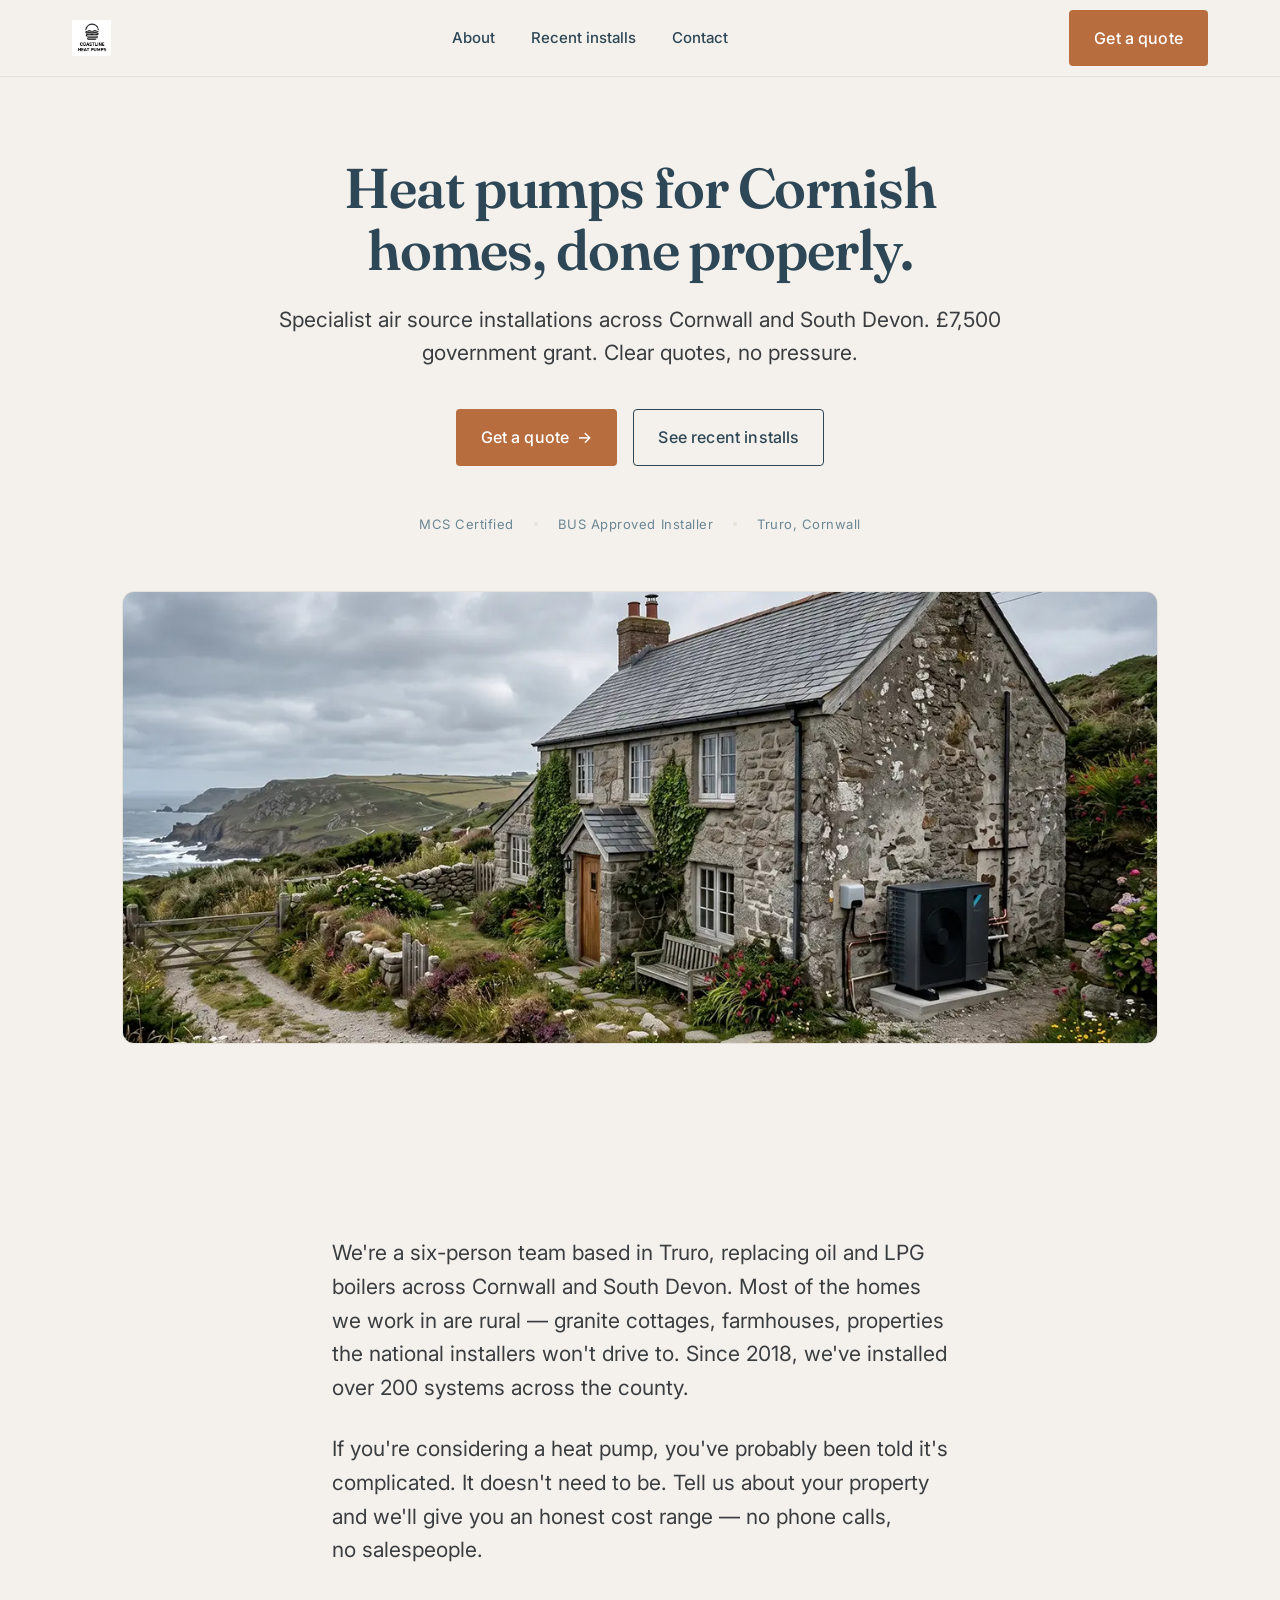
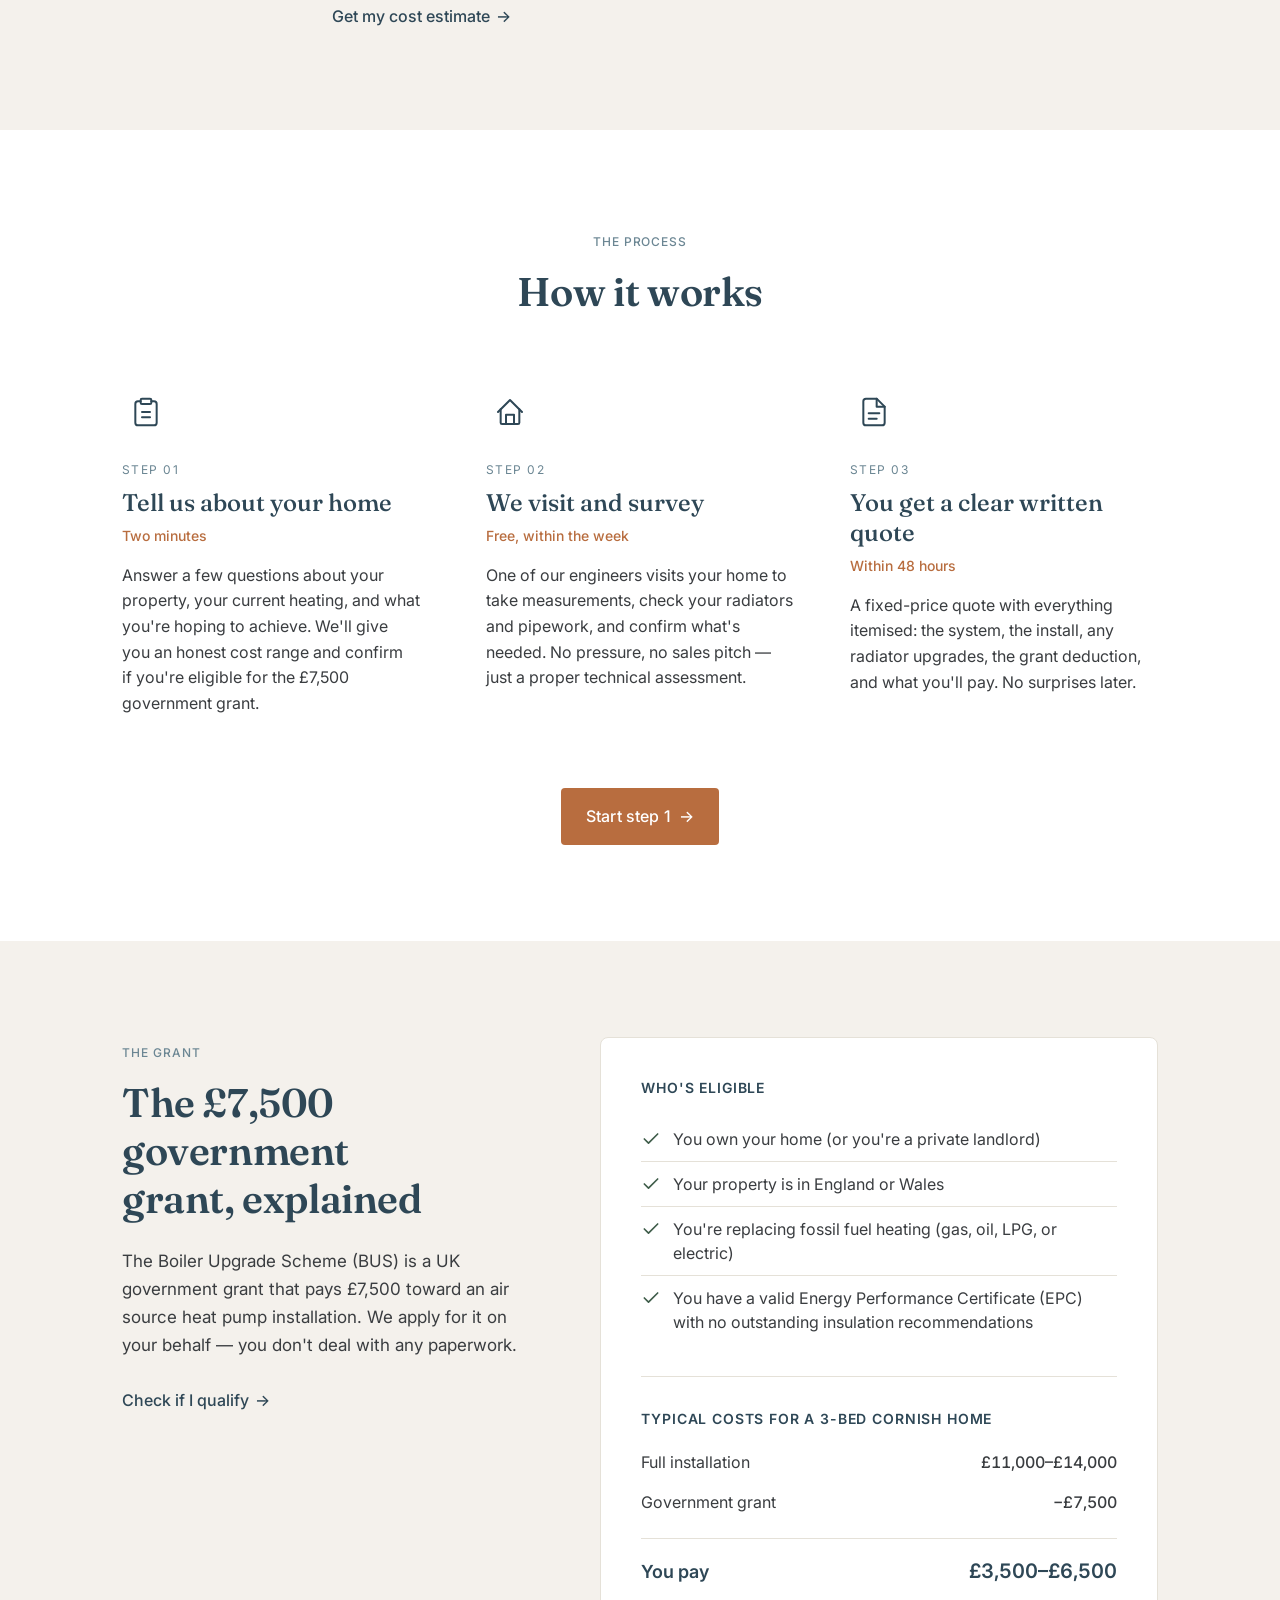
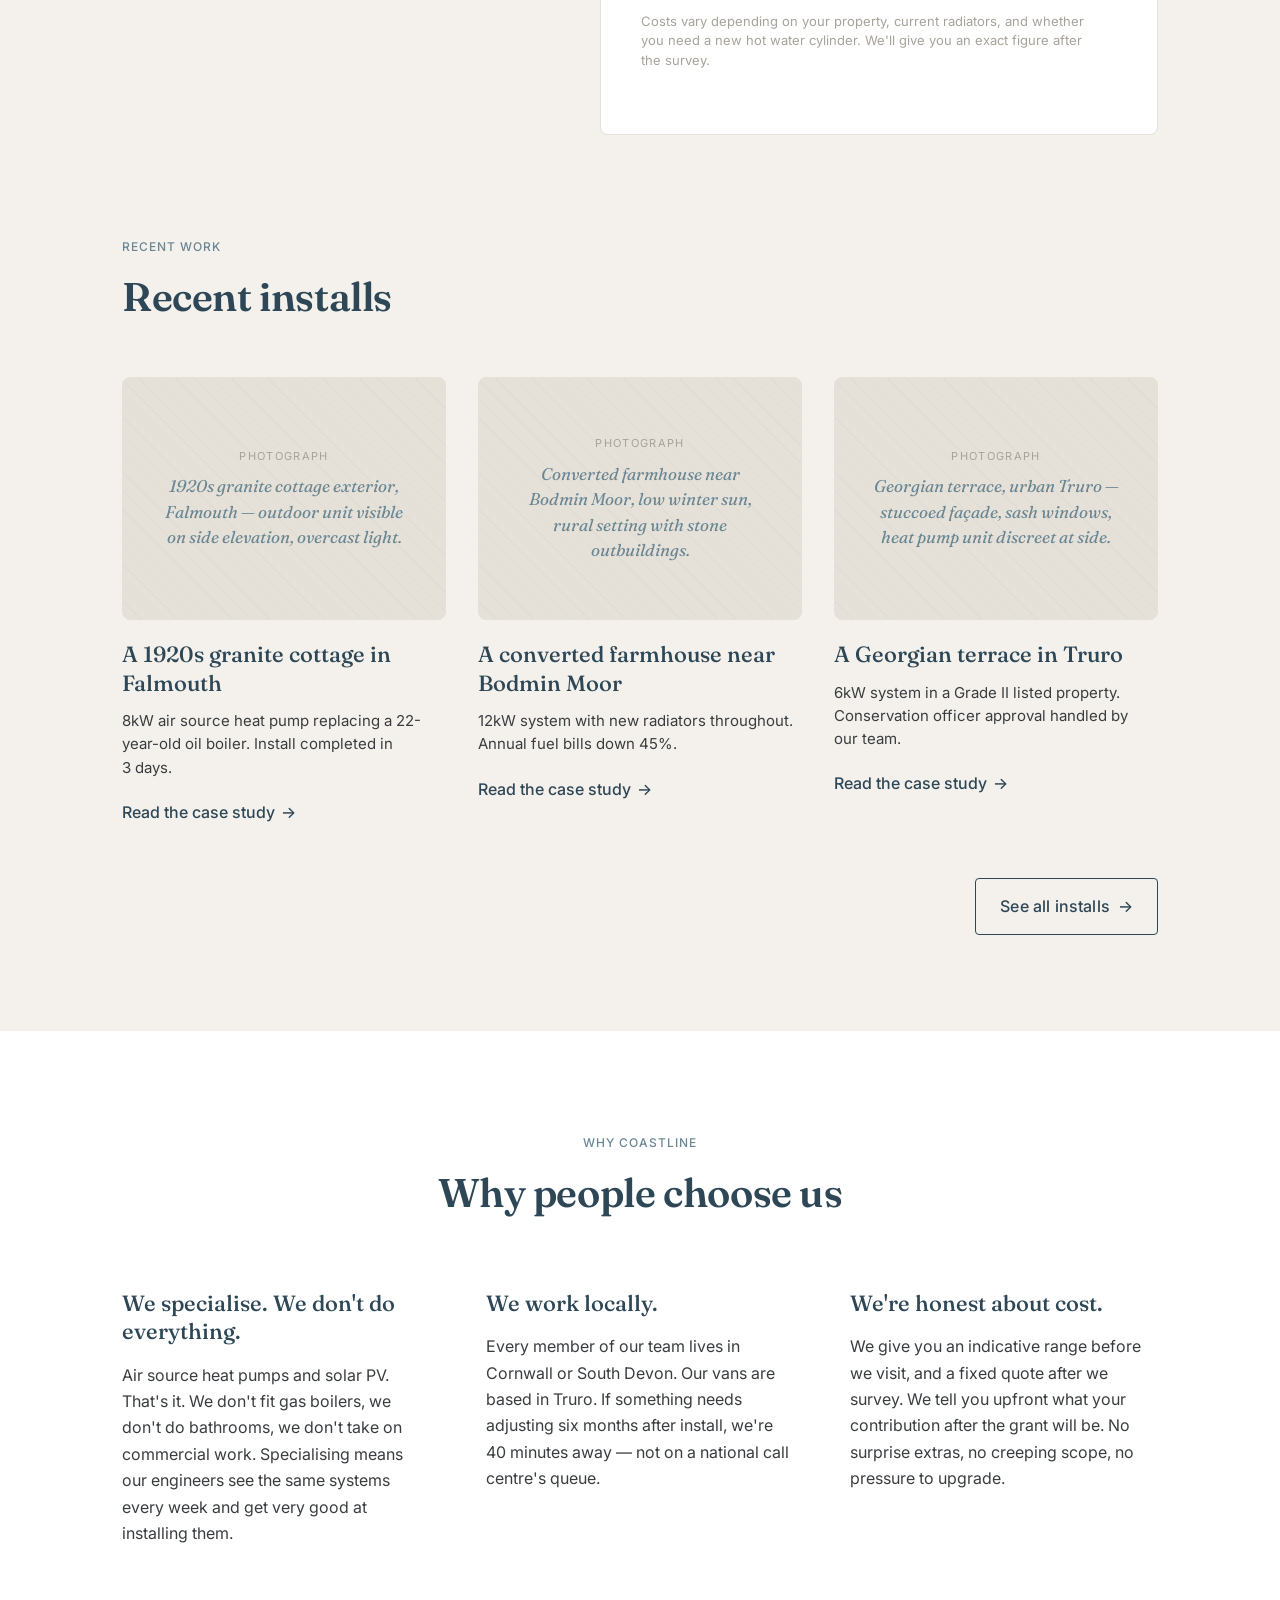
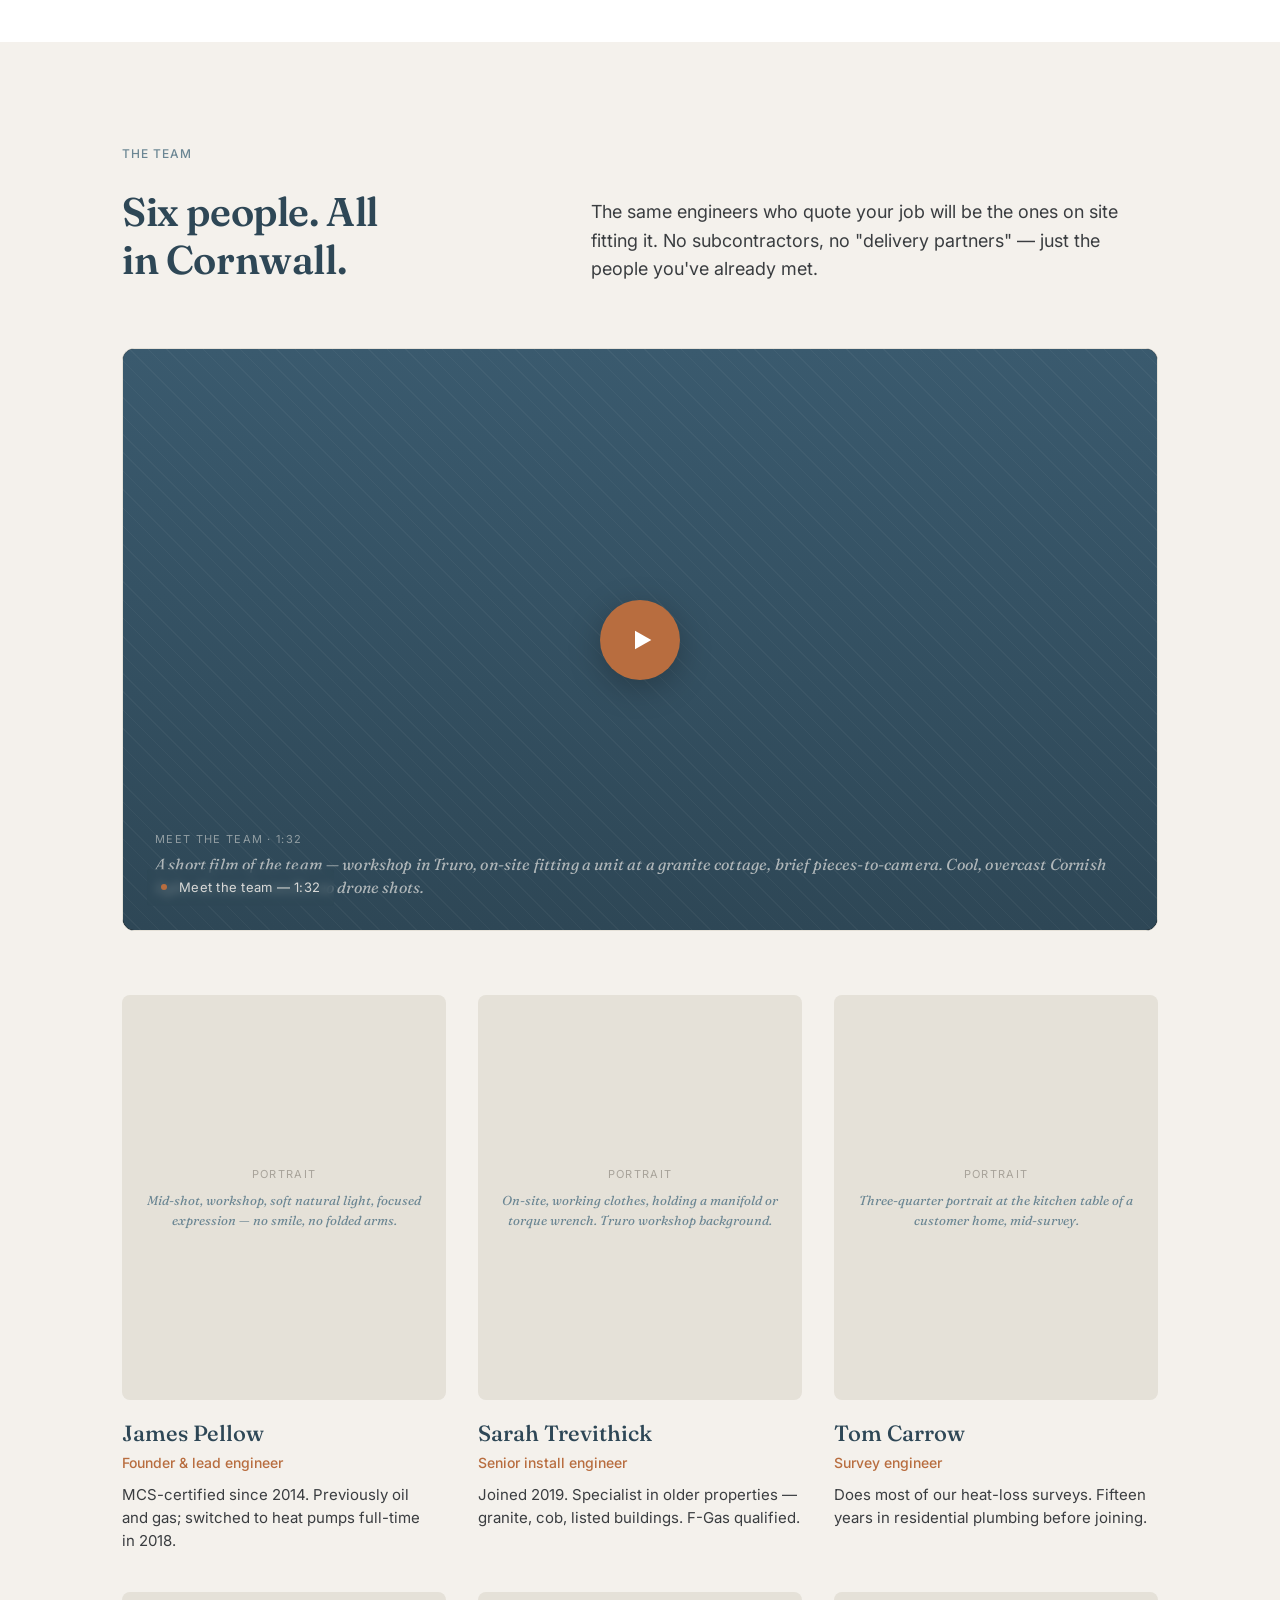
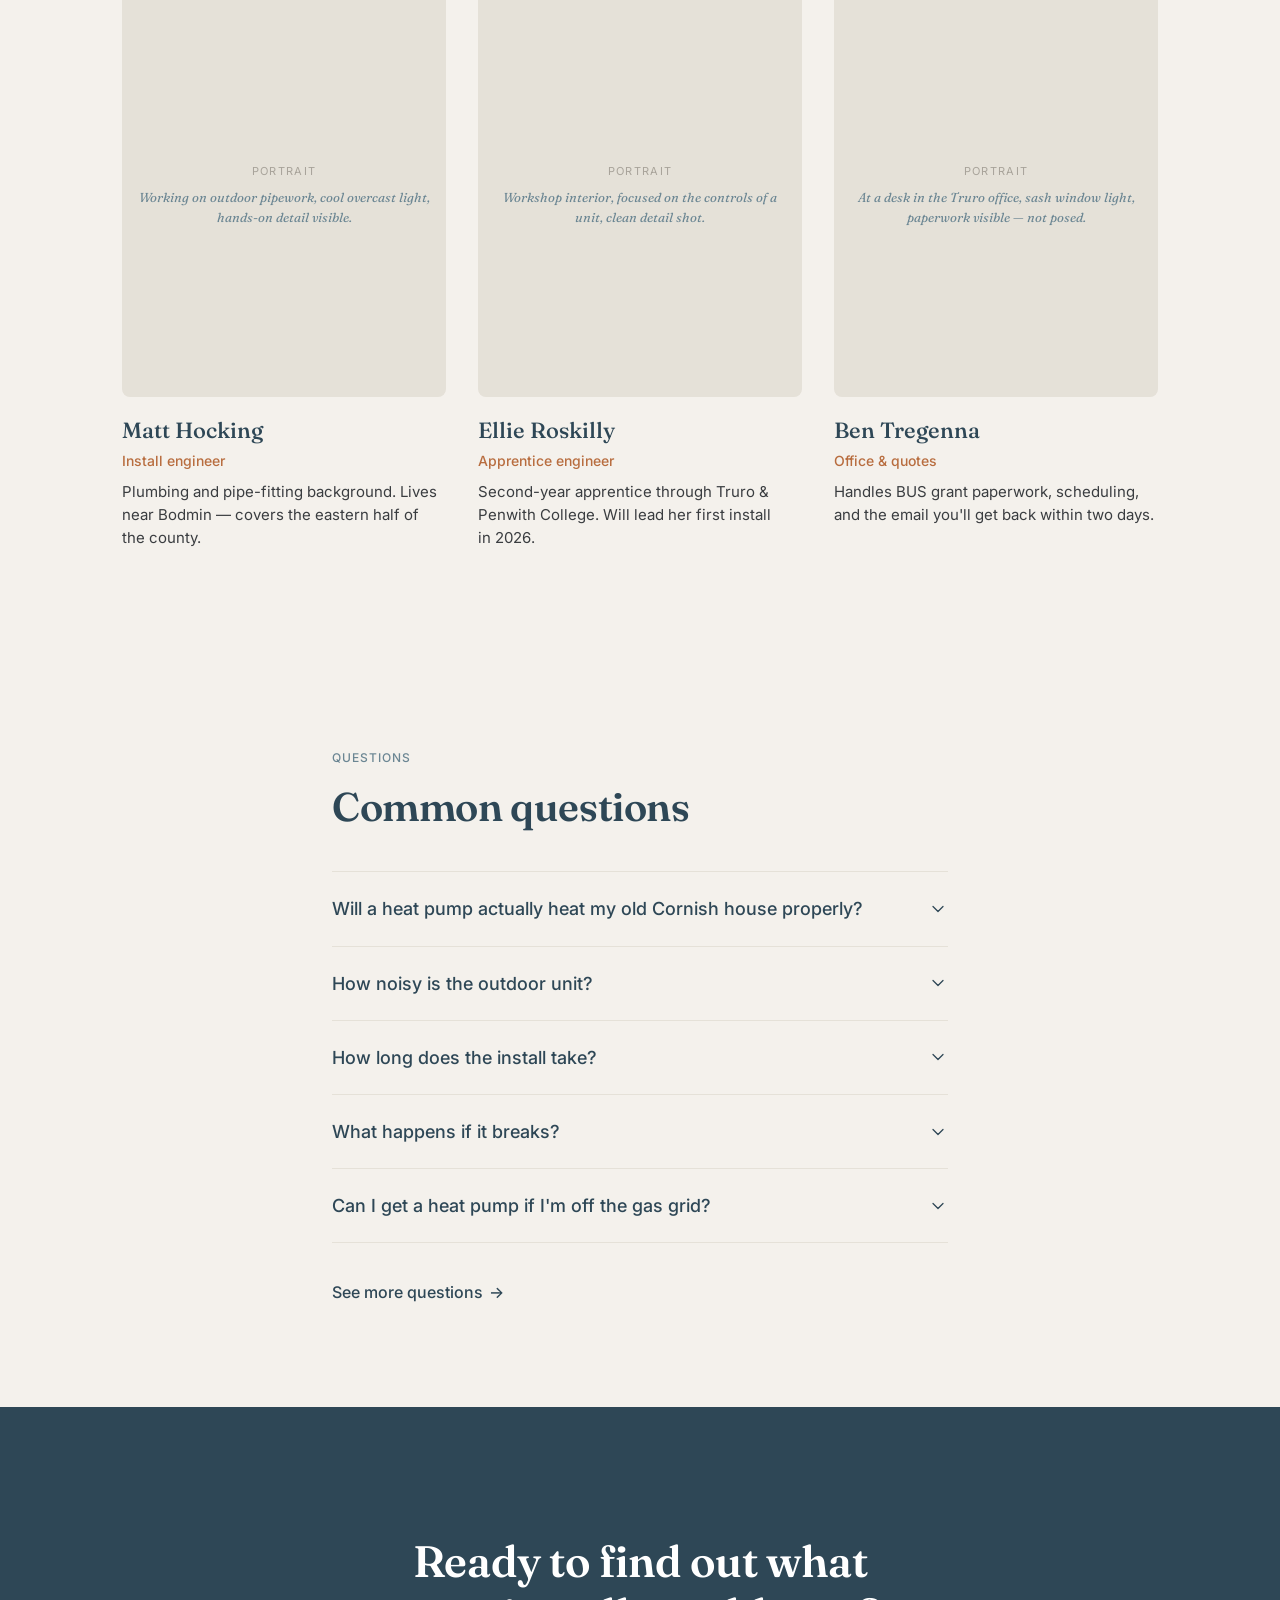
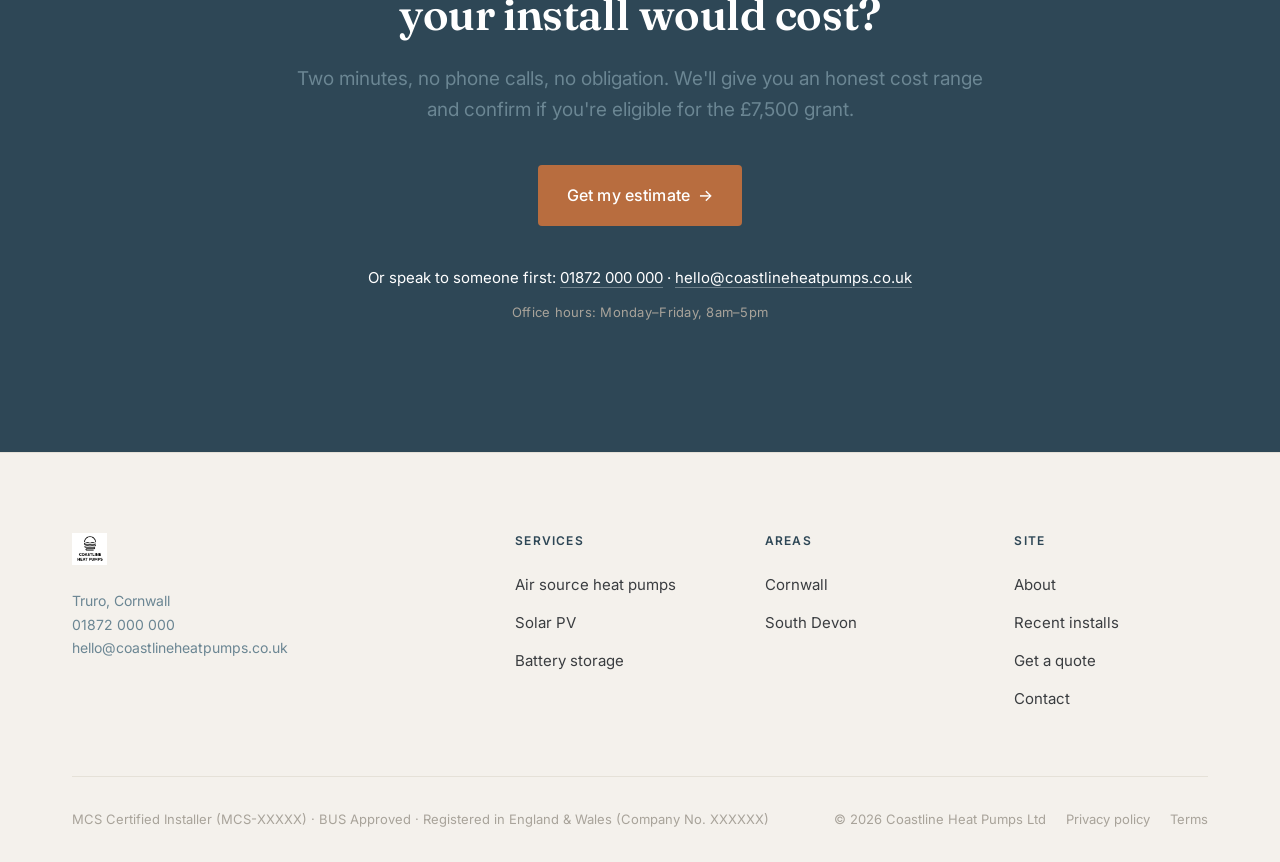
==== commit 1992cead: "Use real hero photo on the homepage Replaces the hatched placeholder in the hero with assets/Hero_se" ====
--- a/index.html
+++ b/index.html
@@ -21,7 +21,7 @@
       <a href="#contact">Contact</a>
     </nav>
     <div class="nav-cta">
-      <a href="#quote" class="btn btn-primary">Get a quote</a>
+      <a href="quote.html" class="btn btn-primary">Get a quote</a>
     </div>
   </div>
 </header>
@@ -32,7 +32,7 @@
     <h1>Heat pumps for Cornish homes, done properly.</h1>
     <p class="lead">Specialist air source installations across Cornwall and South Devon. £7,500 government grant. Clear quotes, no pressure.</p>
     <div class="hero-actions">
-      <a href="#quote" class="btn btn-primary">Get a quote <span class="arrow">→</span></a>
+      <a href="quote.html" class="btn btn-primary">Get a quote <span class="arrow">→</span></a>
       <a href="#installs" class="btn btn-secondary">See recent installs</a>
     </div>
     <div class="trust-strip">
@@ -42,11 +42,8 @@
       <span class="sep" aria-hidden="true"></span>
       <span>Truro, Cornwall</span>
     </div>
-    <div class="photo photo--hero photo--frame" role="img" aria-label="A 1920s granite cottage exterior in overcast Cornish light, with an air source heat pump unit visible on the side wall.">
-      <div class="photo-note">
-        <div class="label">Photograph</div>
-        <div class="desc">1920s granite cottage exterior, overcast Cornish light, heat pump unit visible on side wall.</div>
-      </div>
+    <div class="photo photo--hero">
+      <img src="assets/Hero_section.webp" alt="A Cornish granite cottage with an air source heat pump unit installed on the side wall." loading="eager" fetchpriority="high">
     </div>
   </div>
 </section>
@@ -57,7 +54,7 @@
     <p>We're a six-person team based in Truro, replacing oil and LPG boilers across Cornwall and South Devon. Most of the homes we work in are rural — granite cottages, farmhouses, properties the national installers won't drive to. Since 2018, we've installed over 200 systems across the county.</p>
     <p>If you're considering a heat pump, you've probably been told it's complicated. It doesn't need to be. Tell us about your property and we'll give you an honest cost range — no phone calls, no salespeople.</p>
     <div class="link-row">
-      <a href="#quote" class="btn-tertiary">Get my cost estimate <span class="arrow">→</span></a>
+      <a href="quote.html" class="btn-tertiary">Get my cost estimate <span class="arrow">→</span></a>
     </div>
   </div>
 </section>
@@ -113,7 +110,7 @@
       </div>
     </div>
     <div class="how-cta">
-      <a href="#quote" class="btn btn-primary">Start step 1 <span class="arrow">→</span></a>
+      <a href="quote.html" class="btn btn-primary">Start step 1 <span class="arrow">→</span></a>
     </div>
   </div>
 </section>
@@ -126,7 +123,7 @@
         <span class="eyebrow">The grant</span>
         <h2>The £7,500 government grant, explained</h2>
         <p>The Boiler Upgrade Scheme (BUS) is a UK government grant that pays £7,500 toward an air source heat pump installation. We apply for it on your behalf — you don't deal with any paperwork.</p>
-        <a href="#quote" class="btn-tertiary">Check if I qualify <span class="arrow">→</span></a>
+        <a href="quote.html" class="btn-tertiary">Check if I qualify <span class="arrow">→</span></a>
       </div>
       <div class="grant-card">
         <h4>Who's eligible</h4>
@@ -398,7 +395,7 @@
   <div class="container-hero">
     <h2>Ready to find out what your install would cost?</h2>
     <p class="lead">Two minutes, no phone calls, no obligation. We'll give you an honest cost range and confirm if you're eligible for the £7,500 grant.</p>
-    <a href="#" class="btn btn-primary">Get my estimate <span class="arrow">→</span></a>
+    <a href="quote.html" class="btn btn-primary">Get my estimate <span class="arrow">→</span></a>
     <div class="contact-line">
       Or speak to someone first: <a href="tel:01872000000">01872 000 000</a> · <a href="mailto:hello@coastlineheatpumps.co.uk">hello@coastlineheatpumps.co.uk</a>
     </div>
@@ -438,7 +435,7 @@
         <ul>
           <li><a href="#about">About</a></li>
           <li><a href="#installs">Recent installs</a></li>
-          <li><a href="#quote">Get a quote</a></li>
+          <li><a href="quote.html">Get a quote</a></li>
           <li><a href="#contact">Contact</a></li>
         </ul>
       </div>
--- a/css/site.css
+++ b/css/site.css
@@ -1,4 +1,7 @@
 @import url("./tokens.css");
+
+/* Safety net: ensure `hidden` attribute always wins over author display rules */
+[hidden] { display: none !important; }
 
 * { box-sizing: border-box; }
 html, body { margin: 0; padding: 0; }
@@ -149,6 +152,12 @@
   overflow: hidden;
   border-radius: var(--radius-md);
 }
+.photo > img {
+  width: 100%;
+  height: 100%;
+  object-fit: cover;
+  display: block;
+}
 .photo--hero {
   aspect-ratio: 16 / 7;
   margin-top: 56px;
@@ -654,6 +663,719 @@
 .footer-bottom .legal-links { display: flex; gap: 20px; }
 .footer-bottom a { color: var(--pebble); }
 .footer-bottom a:hover { color: var(--slate-blue); }
+
+/* ============================================================ QUOTE CALCULATOR */
+
+/* Nav step counter (replaces phone CTA when wizard is active) */
+.step-counter {
+  font-size: 13px;
+  letter-spacing: 0.08em;
+  text-transform: uppercase;
+  color: var(--coastal-mist);
+  font-weight: 500;
+}
+
+/* Wizard layout — no card, content sits directly on bone background */
+.wizard {
+  padding: 80px 0 32px;
+  background: var(--bone);
+  min-height: calc(100vh - 76px);
+  display: flex;
+  flex-direction: column;
+}
+.wizard[hidden] { display: none; }
+.wizard > .container-read { flex: 1; }
+.wizard-footnote {
+  text-align: center;
+  font-size: 13px;
+  color: var(--pebble);
+  margin: 64px 0 0;
+  letter-spacing: 0.02em;
+}
+
+/* Field label (sentence case, sits above an input or tile group) */
+.quote-field { margin-bottom: 28px; }
+.quote-field-label {
+  display: block;
+  font-size: 14px;
+  color: var(--coastal-mist);
+  margin-bottom: 12px;
+  font-weight: 500;
+}
+
+/* Tile grid — used for compact multi-option selectors like property type or bedrooms */
+.quote-tiles {
+  display: grid;
+  grid-template-columns: repeat(5, 1fr);
+  gap: 12px;
+}
+.quote-tile {
+  display: flex;
+  align-items: center;
+  justify-content: center;
+  min-height: 88px;
+  padding: 16px 12px;
+  text-align: center;
+  border: 1px solid var(--stone);
+  border-radius: var(--radius-md);
+  background: var(--white);
+  cursor: pointer;
+  position: relative;
+  transition:
+    border-color var(--dur-fast) var(--ease-default),
+    background var(--dur-fast) var(--ease-default),
+    box-shadow var(--dur-fast) var(--ease-default);
+}
+.quote-tile:hover { border-color: var(--coastal-mist); }
+.quote-tile input[type="radio"] {
+  position: absolute;
+  width: 1px; height: 1px;
+  padding: 0; margin: -1px;
+  overflow: hidden;
+  clip: rect(0,0,0,0);
+  border: 0;
+}
+.quote-tile .tile-label {
+  font-size: 15px;
+  color: var(--slate-blue);
+  font-weight: 500;
+  line-height: 1.25;
+}
+.quote-tile:has(input:checked) {
+  border-color: var(--slate-blue);
+  background: rgba(46,71,86,0.04);
+  box-shadow: 0 0 0 1px var(--slate-blue);
+}
+.quote-tile:focus-within {
+  border-color: var(--slate-blue);
+  box-shadow: 0 0 0 3px rgba(46,71,86,0.12);
+}
+
+@media (max-width: 600px) {
+  .quote-tiles { grid-template-columns: repeat(2, 1fr); }
+  .quote-tile { min-height: 64px; }
+}
+
+/* ─── ESTIMATE READY (results page) ───────────────────────────────────── */
+.estimate-eyebrow { color: var(--copper); margin-bottom: 16px; }
+
+.estimate-card {
+  background: var(--white);
+  border: 1px solid var(--stone);
+  border-radius: var(--radius-lg);
+  padding: 8px 32px;
+  margin: 24px 0 32px;
+  box-shadow: var(--shadow-card);
+}
+.estimate-row {
+  padding: 20px 0;
+  border-bottom: 1px solid var(--stone);
+}
+.estimate-row:last-child { border-bottom: none; }
+.estimate-amount {
+  font-family: var(--serif-display);
+  font-size: 32px;
+  font-weight: 600;
+  color: var(--slate-blue);
+  letter-spacing: -0.01em;
+  line-height: 1.1;
+  margin-bottom: 8px;
+}
+.estimate-amount--grant { font-size: 24px; }
+.estimate-label {
+  font-size: 11px;
+  letter-spacing: 0.1em;
+  text-transform: uppercase;
+  color: var(--coastal-mist);
+  font-weight: 500;
+}
+.estimate-label--accent { color: var(--copper); }
+
+.estimate-features {
+  list-style: none;
+  padding: 0;
+  margin: 0 0 24px;
+  display: flex;
+  flex-direction: column;
+  gap: 10px;
+}
+.estimate-features li {
+  display: flex;
+  align-items: center;
+  gap: 12px;
+  font-size: 15px;
+  color: var(--granite);
+  line-height: 1.5;
+}
+.estimate-features .icon {
+  color: var(--coastal-mist);
+  flex-shrink: 0;
+}
+.estimate-features strong { color: var(--slate-blue); font-weight: 500; }
+
+.estimate-disclaimer {
+  font-size: 14px;
+  line-height: 1.6;
+  color: var(--granite);
+  margin: 0 0 8px;
+  max-width: none;
+}
+
+/* Booking form */
+.form-divider {
+  border: 0;
+  border-top: 1px solid var(--stone);
+  margin: 40px 0 32px;
+}
+.book-heading {
+  font-family: var(--serif-display);
+  font-size: 22px;
+  font-weight: 600;
+  color: var(--slate-blue);
+  letter-spacing: -0.005em;
+  margin: 0 0 8px;
+}
+.book-helper { margin-bottom: 24px; }
+
+.form-grid {
+  display: grid;
+  grid-template-columns: 1fr 1fr;
+  gap: 18px;
+  margin-bottom: 32px;
+}
+.form-field { display: flex; flex-direction: column; }
+.form-field--full { grid-column: 1 / -1; }
+.form-field label {
+  font-size: 13px;
+  color: var(--granite);
+  margin-bottom: 6px;
+  font-weight: 500;
+}
+.form-field label .optional { color: var(--pebble); font-weight: 400; }
+.form-field input,
+.form-field textarea,
+.form-field select {
+  width: 100%;
+  padding: 12px 14px;
+  font-size: 15px;
+  font-family: var(--sans-body);
+  color: var(--granite);
+  background: var(--white);
+  border: 1px solid var(--stone);
+  border-radius: var(--radius-sm);
+  transition:
+    border-color var(--dur-fast) var(--ease-default),
+    box-shadow var(--dur-fast) var(--ease-default);
+}
+.form-field input::placeholder,
+.form-field textarea::placeholder { color: var(--pebble); }
+.form-field input:focus,
+.form-field textarea:focus,
+.form-field select:focus {
+  outline: none;
+  border-color: var(--slate-blue);
+  box-shadow: 0 0 0 3px rgba(46,71,86,0.08);
+}
+.form-field textarea { resize: vertical; min-height: 80px; }
+.form-field select {
+  appearance: none;
+  -webkit-appearance: none;
+  background-image: url("data:image/svg+xml,%3Csvg xmlns='http://www.w3.org/2000/svg' width='12' height='8' viewBox='0 0 12 8' fill='none' stroke='%236B8693' stroke-width='1.5' stroke-linecap='round' stroke-linejoin='round'%3E%3Cpolyline points='1 1 6 6 11 1'/%3E%3C/svg%3E");
+  background-repeat: no-repeat;
+  background-position: right 14px center;
+  padding-right: 36px;
+}
+.form-hint { font-size: 12px; color: var(--pebble); margin-top: 6px; }
+
+.btn--block {
+  display: flex;
+  width: 100%;
+  justify-content: center;
+  padding: 18px 28px;
+  font-size: 16px;
+}
+.form-footer {
+  text-align: center;
+  font-size: 13px;
+  color: var(--pebble);
+  margin: 16px 0 0;
+}
+
+@media (max-width: 600px) {
+  .form-grid { grid-template-columns: 1fr; gap: 14px; }
+  .estimate-card { padding: 4px 20px; }
+  .estimate-amount { font-size: 26px; }
+  .estimate-amount--grant { font-size: 20px; }
+  .book-heading { font-size: 20px; }
+}
+
+/* Auxiliary link / button — small subdued action below options or inputs */
+.quote-aux-link {
+  display: inline-block;
+  color: var(--coastal-mist);
+  font-size: 14px;
+  margin-top: 12px;
+  font-family: var(--sans-body);
+  font-weight: 400;
+  padding: 0;
+  background: none;
+  border: 0;
+  cursor: pointer;
+  text-decoration: none;
+  border-bottom: 1px solid transparent;
+  transition: color var(--dur-fast) var(--ease-default), border-color var(--dur-fast) var(--ease-default);
+}
+.quote-aux-link:hover {
+  color: var(--copper);
+  border-bottom-color: var(--copper);
+}
+/* Tighten the gap when this link follows an option group (e.g. EPC step) */
+.quote-options + .quote-aux-link { margin-top: -24px; margin-bottom: 8px; }
+
+/* Number / text input with a unit suffix (e.g. "140  m²") */
+.quote-input-suffix { position: relative; }
+.quote-input-suffix > input {
+  width: 100%;
+  padding: 18px 56px 18px 20px;
+  font-size: 17px;
+  font-family: var(--sans-body);
+  background: var(--white);
+  border: 1px solid var(--stone);
+  border-radius: var(--radius-sm);
+  color: var(--granite);
+  transition:
+    border-color var(--dur-fast) var(--ease-default),
+    box-shadow var(--dur-fast) var(--ease-default);
+  -moz-appearance: textfield;
+}
+.quote-input-suffix > input::placeholder { color: var(--pebble); }
+.quote-input-suffix > input::-webkit-outer-spin-button,
+.quote-input-suffix > input::-webkit-inner-spin-button {
+  -webkit-appearance: none;
+  margin: 0;
+}
+.quote-input-suffix > input:focus {
+  outline: none;
+  border-color: var(--slate-blue);
+  box-shadow: 0 0 0 3px rgba(46,71,86,0.08);
+}
+.quote-input-suffix > .suffix {
+  position: absolute;
+  right: 20px;
+  top: 50%;
+  transform: translateY(-50%);
+  color: var(--pebble);
+  font-size: 16px;
+  pointer-events: none;
+}
+
+/* Full-width primary button (used on tenant flow) */
+.btn--block {
+  width: 100%;
+  justify-content: center;
+  padding: 18px 24px;
+  font-size: 17px;
+}
+
+/* Tenant flow — small "back to question 1" link below submit */
+.quote-tenant-back {
+  margin-top: 24px;
+  text-align: center;
+}
+.quote-tenant-back .btn-back {
+  font-size: 14px;
+}
+
+/* Step heading style for wizard (h2 inside step) */
+.wizard .quote-step h2 {
+  font-size: 36px;
+  margin: 0 0 16px;
+  letter-spacing: -0.01em;
+  line-height: 1.2;
+}
+.wizard .quote-step .eyebrow { margin-bottom: 16px; }
+.wizard .quote-step .quote-helper {
+  font-size: 17px;
+  color: var(--coastal-mist);
+  line-height: 1.55;
+  margin: 0 0 40px;
+  max-width: none;
+}
+@media (max-width: 600px) {
+  .wizard { padding: 48px 0 24px; }
+  .wizard .quote-step h2 { font-size: 26px; }
+}
+
+
+/* Intro hero (left-aligned, compressed) */
+.hero.hero--quote {
+  padding: 64px 0 24px;
+  text-align: left;
+}
+.hero--quote h1 {
+  margin: 0 0 16px;
+  max-width: 18ch;
+}
+.hero--quote .lead {
+  margin: 0 0 56px;
+  max-width: 60ch;
+  color: var(--granite);
+}
+
+/* Intro benefits */
+.quote-benefits {
+  display: grid;
+  grid-template-columns: repeat(3, 1fr);
+  gap: 32px;
+  margin-bottom: 56px;
+}
+.quote-benefit { display: flex; flex-direction: column; gap: 12px; }
+.quote-benefit .icon {
+  width: 28px;
+  height: 28px;
+  color: var(--slate-blue);
+  flex-shrink: 0;
+}
+.quote-benefit .text {
+  font-size: 16px;
+  color: var(--granite);
+  font-weight: 500;
+  line-height: 1.4;
+}
+
+.quote-intro-cta {
+  display: flex;
+  justify-content: flex-end;
+  margin-bottom: 64px;
+}
+
+.quote-intro-footnote {
+  text-align: center;
+  font-size: 13px;
+  color: var(--pebble);
+  margin: 0;
+  letter-spacing: 0.02em;
+}
+
+@media (max-width: 600px) {
+  .quote-benefits { grid-template-columns: 1fr; gap: 20px; }
+  .quote-intro-cta { justify-content: stretch; }
+  .quote-intro-cta .btn { width: 100%; justify-content: center; }
+}
+
+/* Wizard section */
+.quote-section {
+  padding-top: 32px;
+  padding-bottom: 96px;
+}
+
+/* Card */
+.quote-card {
+  background: var(--white);
+  border: 1px solid var(--stone);
+  border-radius: var(--radius-lg);
+  overflow: hidden;
+  box-shadow: var(--shadow-card);
+}
+.quote-card-head {
+  display: flex;
+  align-items: center;
+  gap: 24px;
+  padding: 20px 32px;
+  border-bottom: 1px solid var(--stone);
+  background: var(--bone);
+}
+.step-tag {
+  font-size: 12px;
+  letter-spacing: 0.08em;
+  text-transform: uppercase;
+  color: var(--coastal-mist);
+  font-weight: 500;
+  white-space: nowrap;
+}
+.quote-card-head .quote-progress-bar { flex: 1; }
+.quote-card-body { padding: 40px 32px; }
+
+/* Progress bar */
+.quote-progress-bar {
+  height: 3px;
+  background: var(--stone);
+  border-radius: 2px;
+  overflow: hidden;
+}
+.quote-progress-bar .bar-fill {
+  height: 100%;
+  background: var(--copper);
+  width: 14.28%;
+  transition: width 350ms var(--ease-default);
+}
+
+.quote-step { display: none; animation: stepIn 280ms var(--ease-default) both; }
+.quote-step.active { display: block; }
+@keyframes stepIn {
+  from { opacity: 0; transform: translateY(8px); }
+  to   { opacity: 1; transform: translateY(0); }
+}
+
+.quote-step h3 {
+  font-family: var(--serif-display);
+  font-size: 26px;
+  font-weight: 600;
+  color: var(--slate-blue);
+  margin: 0 0 12px;
+  letter-spacing: -0.01em;
+  line-height: 1.25;
+}
+.quote-step .quote-helper {
+  font-size: 17px;
+  color: var(--granite);
+  line-height: 1.6;
+  margin-bottom: 32px;
+  max-width: none;
+}
+
+/* Option cards (radio is visually hidden — whole card is the click target) */
+.quote-options {
+  display: grid;
+  gap: 12px;
+  margin-bottom: 40px;
+}
+.quote-option {
+  display: flex;
+  align-items: center;
+  padding: 22px 52px 22px 24px;
+  border: 1px solid var(--stone);
+  border-radius: var(--radius-md);
+  background: var(--white);
+  cursor: pointer;
+  transition:
+    border-color var(--dur-fast) var(--ease-default),
+    background var(--dur-fast) var(--ease-default),
+    box-shadow var(--dur-fast) var(--ease-default);
+  position: relative;
+}
+.quote-option:hover { border-color: var(--coastal-mist); }
+.quote-option input[type="radio"] {
+  position: absolute;
+  width: 1px;
+  height: 1px;
+  padding: 0;
+  margin: -1px;
+  overflow: hidden;
+  clip: rect(0,0,0,0);
+  border: 0;
+}
+.quote-option .opt-text { display: flex; flex-direction: column; gap: 2px; flex: 1; }
+.quote-option .label {
+  font-size: 16px;
+  color: var(--slate-blue);
+  font-weight: 500;
+  line-height: 1.4;
+}
+.quote-option .helper {
+  font-size: 13px;
+  color: var(--pebble);
+  line-height: 1.4;
+}
+.quote-option:has(input:checked) {
+  border-color: var(--slate-blue);
+  background: rgba(46,71,86,0.04);
+  box-shadow: 0 0 0 1px var(--slate-blue);
+}
+/* Checkmark on the right of the selected option */
+.quote-option::after {
+  content: '';
+  position: absolute;
+  right: 24px;
+  top: 50%;
+  transform: translateY(-50%);
+  width: 18px;
+  height: 18px;
+  background-image: url("data:image/svg+xml,%3Csvg xmlns='http://www.w3.org/2000/svg' viewBox='0 0 24 24' fill='none' stroke='%232E4756' stroke-width='2' stroke-linecap='round' stroke-linejoin='round'%3E%3Cpolyline points='20 6 9 17 4 12'/%3E%3C/svg%3E");
+  background-repeat: no-repeat;
+  background-position: center;
+  background-size: contain;
+  opacity: 0;
+  transition: opacity var(--dur-fast) var(--ease-default);
+  pointer-events: none;
+}
+.quote-option:has(input:checked)::after { opacity: 1; }
+.quote-option:focus-within {
+  border-color: var(--slate-blue);
+  box-shadow: 0 0 0 3px rgba(46,71,86,0.12);
+}
+
+/* Text inputs */
+.quote-input { margin-bottom: 24px; }
+.quote-input label {
+  display: block;
+  font-size: 12px;
+  letter-spacing: 0.08em;
+  text-transform: uppercase;
+  color: var(--coastal-mist);
+  margin-bottom: 8px;
+  font-weight: 500;
+}
+.quote-input label .optional {
+  letter-spacing: 0;
+  text-transform: none;
+  color: var(--pebble);
+  font-size: 12px;
+  font-weight: 400;
+}
+.quote-input input {
+  width: 100%;
+  padding: 14px 16px;
+  font-size: 16px;
+  font-family: var(--sans-body);
+  background: var(--white);
+  border: 1px solid var(--stone);
+  border-radius: var(--radius-sm);
+  color: var(--granite);
+  transition: border-color var(--dur-fast) var(--ease-default);
+}
+.quote-input input::placeholder { color: var(--pebble); }
+.quote-input input:focus {
+  outline: none;
+  border-color: var(--slate-blue);
+  box-shadow: 0 0 0 3px rgba(46,71,86,0.08);
+}
+
+.quote-error {
+  margin-top: 8px;
+  font-size: 13px;
+  color: var(--warning);
+  line-height: 1.4;
+  min-height: 18px;
+}
+.quote-error.warn { color: var(--information); }
+
+/* Step navigation */
+.quote-nav {
+  display: flex;
+  align-items: center;
+  justify-content: space-between;
+  gap: 16px;
+  margin-top: 32px;
+}
+.btn-back {
+  background: none;
+  border: none;
+  cursor: pointer;
+  color: var(--coastal-mist);
+  font-family: var(--sans-body);
+  font-size: 15px;
+  padding: 8px 0;
+  transition: color var(--dur-fast) var(--ease-default);
+}
+.btn-back:hover { color: var(--slate-blue); }
+
+.btn:disabled,
+.btn[disabled] {
+  background: var(--stone);
+  color: var(--pebble);
+  border-color: var(--stone);
+  cursor: not-allowed;
+  pointer-events: none;
+}
+
+/* Result page */
+.result-eyebrow { margin-bottom: 8px; }
+
+.quote-cost-rows {
+  background: var(--bone);
+  border-radius: var(--radius-md);
+  padding: 24px 28px;
+  margin: 24px 0;
+  display: flex;
+  flex-direction: column;
+  gap: 14px;
+}
+
+.result-caption {
+  background: rgba(90,122,140,0.08);
+  border-left: 3px solid var(--information);
+  padding: 16px 20px;
+  font-size: 14px;
+  color: var(--granite);
+  border-radius: var(--radius-sm);
+  margin: 24px 0;
+  line-height: 1.6;
+  max-width: none;
+}
+.result-caption strong { color: var(--slate-blue); }
+
+.quote-eligibility-warning {
+  background: rgba(184,109,63,0.08);
+  border-left: 3px solid var(--copper);
+  padding: 16px 20px;
+  font-size: 14px;
+  color: var(--granite);
+  border-radius: var(--radius-sm);
+  margin-bottom: 24px;
+  line-height: 1.6;
+  display: flex;
+  flex-direction: column;
+  gap: 4px;
+}
+.quote-eligibility-warning strong { color: var(--slate-blue); }
+
+/* Rent notice (shown when "I rent" is selected on step 1) */
+.rent-notice {
+  background: rgba(184,109,63,0.08);
+  border-left: 3px solid var(--copper);
+  padding: 16px 20px;
+  font-size: 14px;
+  color: var(--granite);
+  border-radius: var(--radius-sm);
+  margin: 0 0 24px;
+  line-height: 1.6;
+  display: flex;
+  flex-direction: column;
+  gap: 4px;
+}
+.rent-notice strong { color: var(--slate-blue); }
+.rent-notice a { color: var(--copper); border-bottom: 1px solid currentColor; }
+.rent-notice a:hover { color: var(--copper-hover); }
+
+.result-next {
+  background: var(--slate-blue);
+  color: var(--white);
+  padding: 28px 32px;
+  border-radius: var(--radius-md);
+  margin: 24px 0 32px;
+}
+.result-next h4 {
+  color: var(--white);
+  font-family: var(--serif-display);
+  font-size: 22px;
+  font-weight: 500;
+  margin: 0 0 8px;
+  letter-spacing: -0.005em;
+}
+.result-next p {
+  color: rgba(255,255,255,0.85);
+  font-size: 15px;
+  line-height: 1.65;
+  margin: 0;
+  max-width: none;
+}
+.result-next strong { color: var(--white); }
+
+.result-actions {
+  text-align: center;
+  margin-top: 8px;
+}
+
+@media (max-width: 600px) {
+  .quote-step h3 { font-size: 22px; }
+  .quote-card-head { padding: 16px 20px; gap: 16px; }
+  .quote-card-body { padding: 28px 20px; }
+  .result-next { padding: 24px; }
+  .step-tag { font-size: 11px; }
+  .hero--quote { padding-top: 32px; }
+  .quote-section { padding-bottom: 64px; }
+}
 
 /* ============================================================ RESPONSIVE */
 @media (max-width: 960px) {
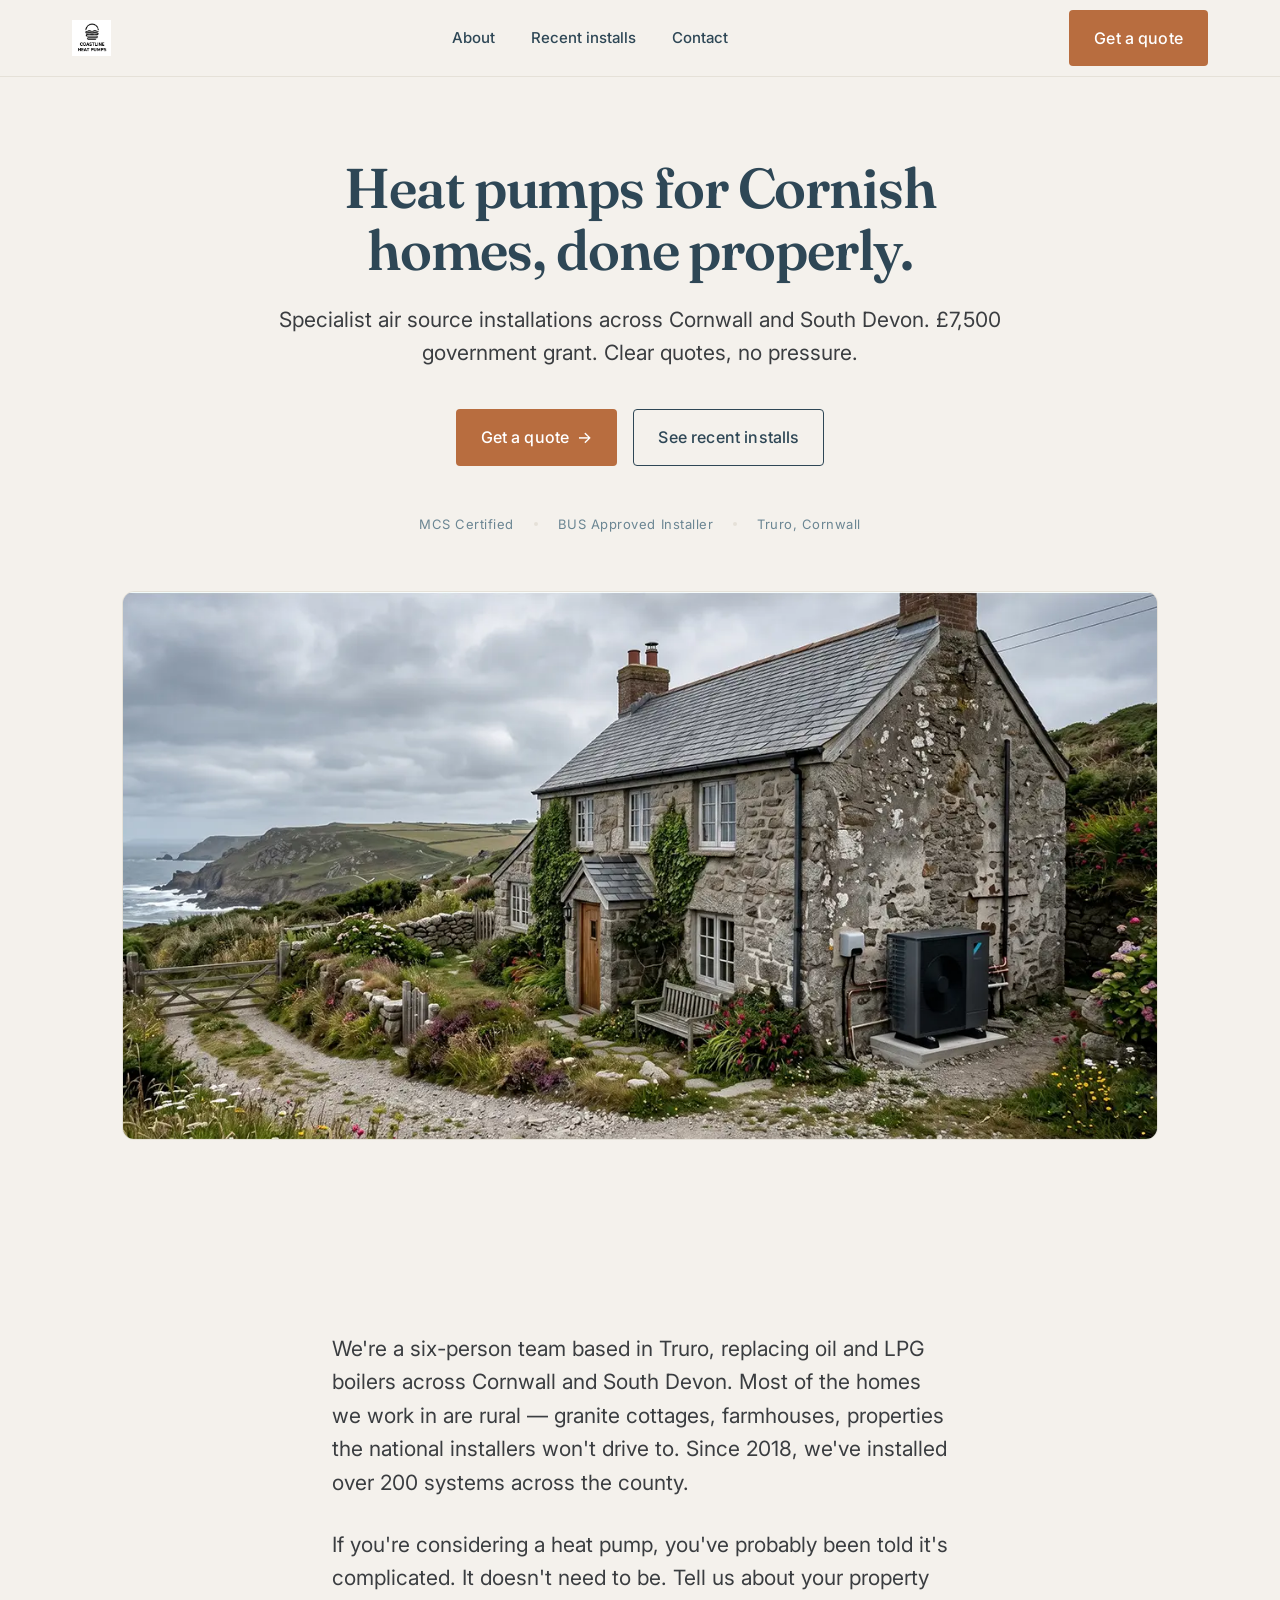
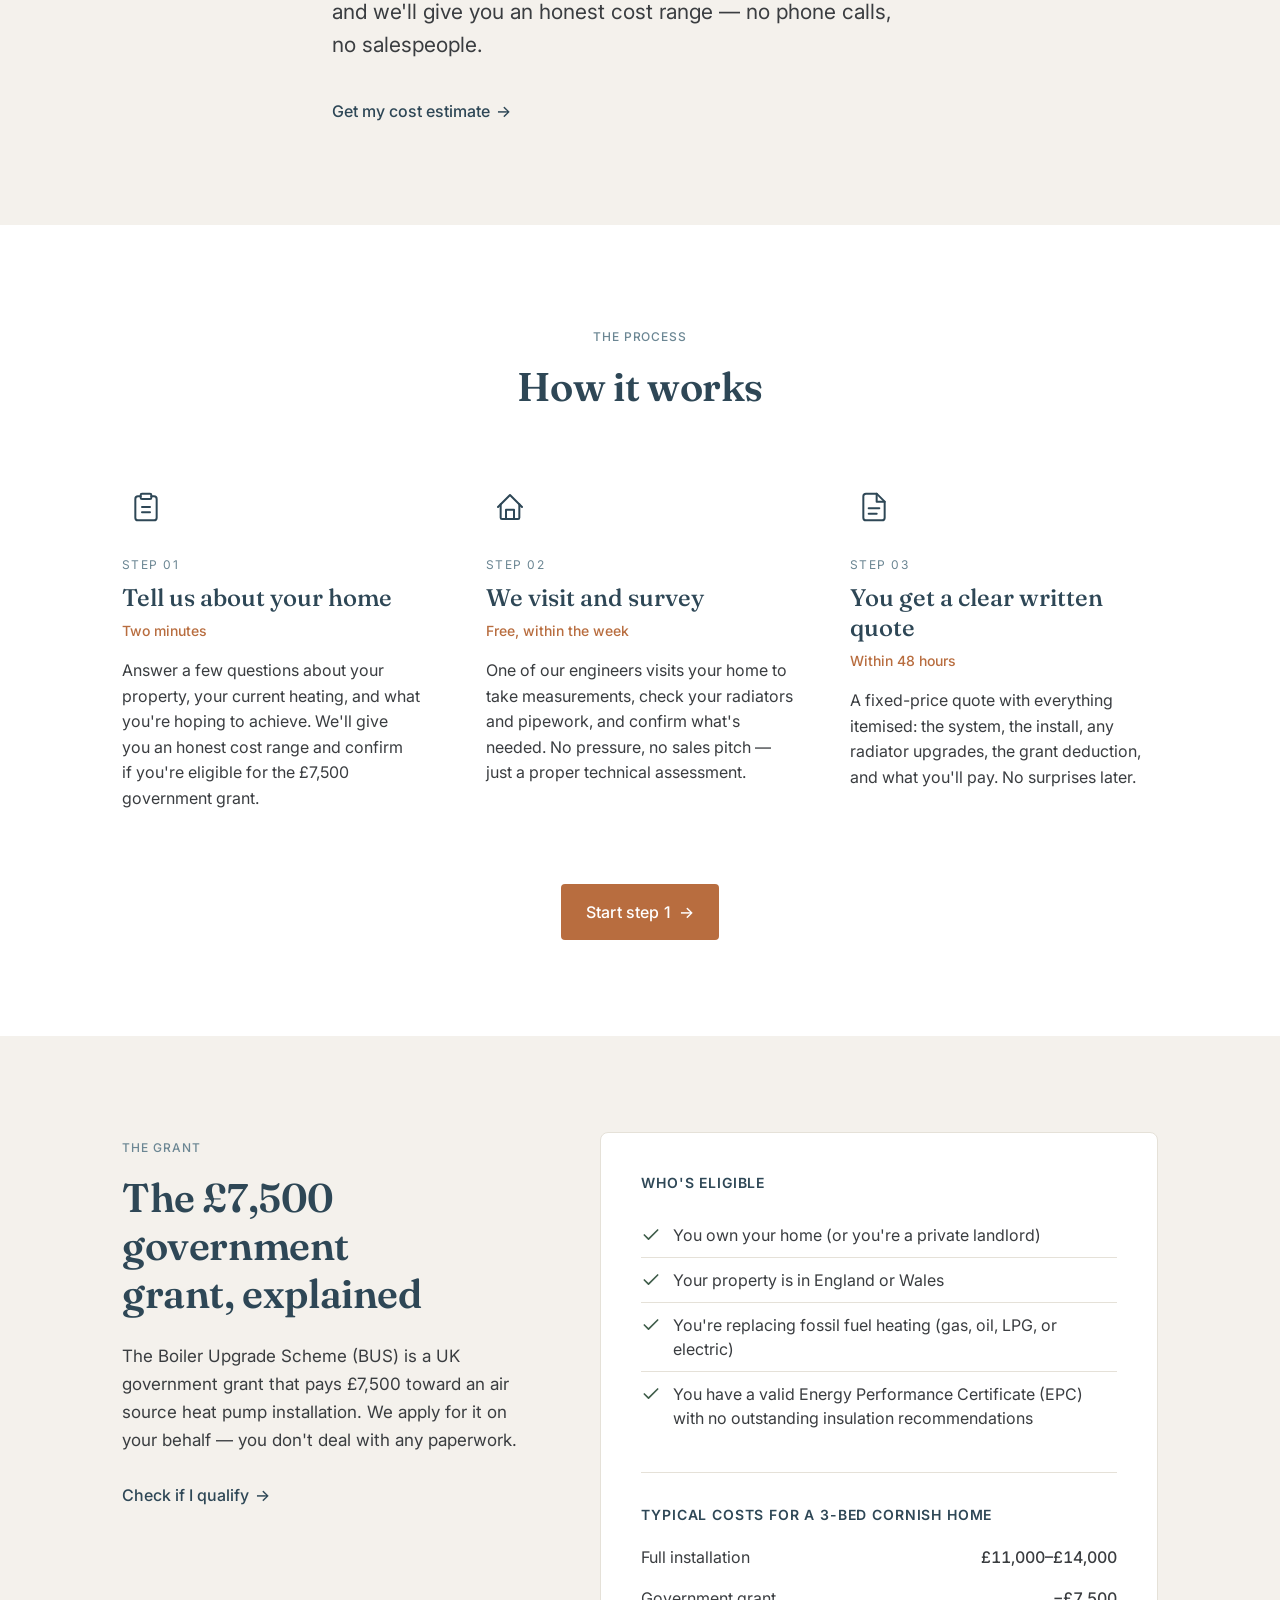
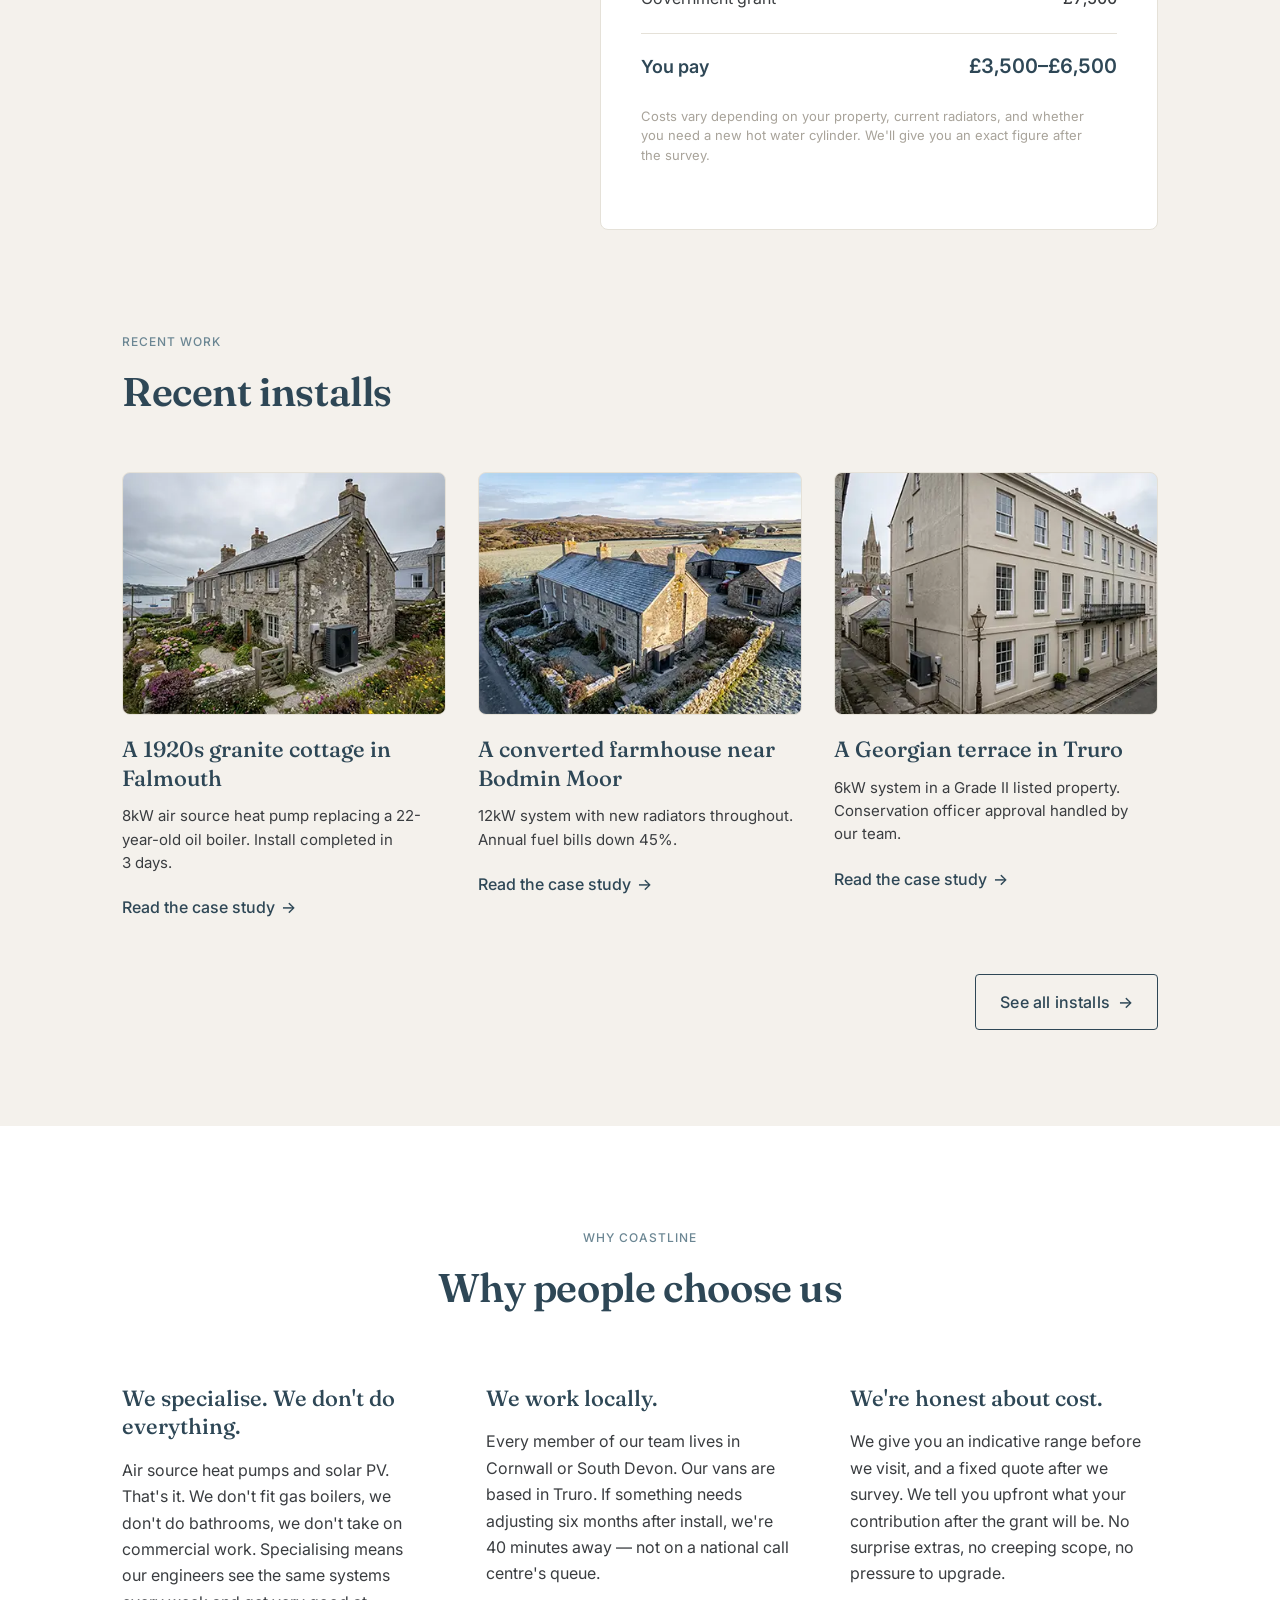
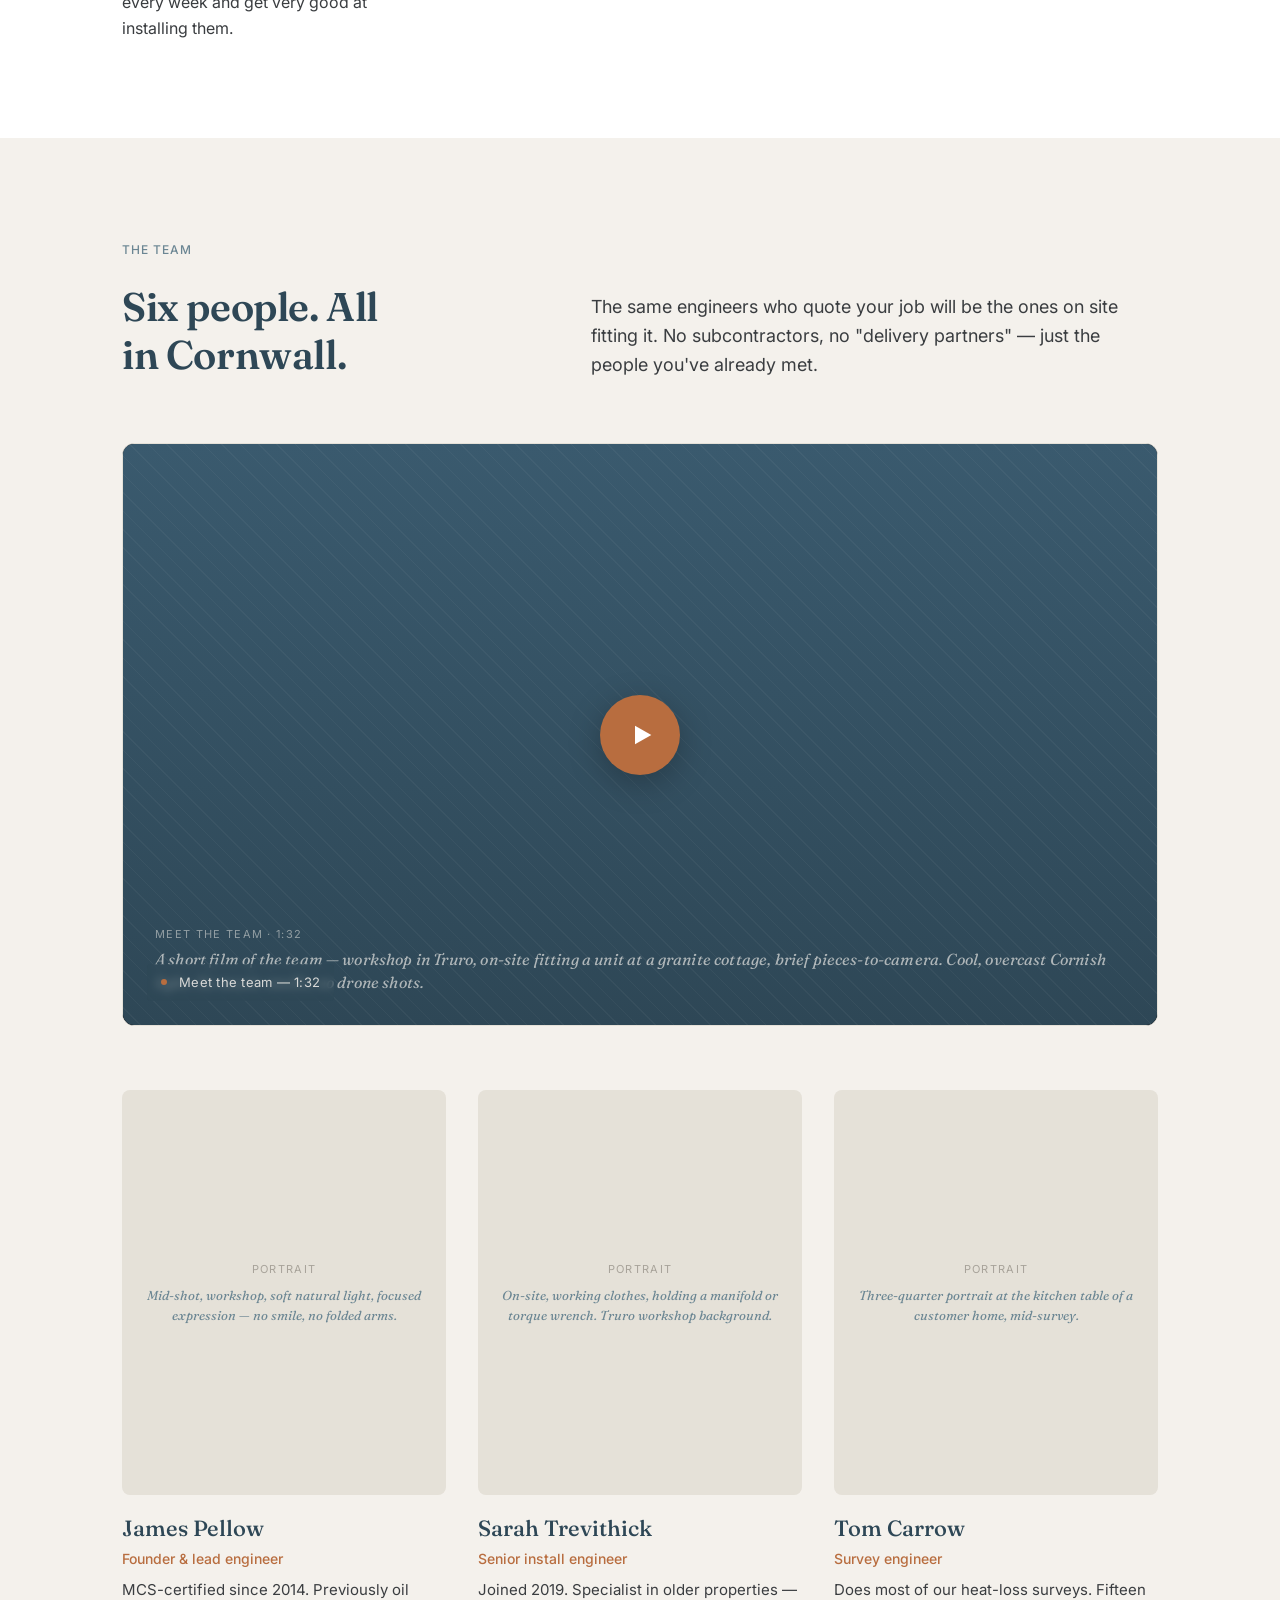
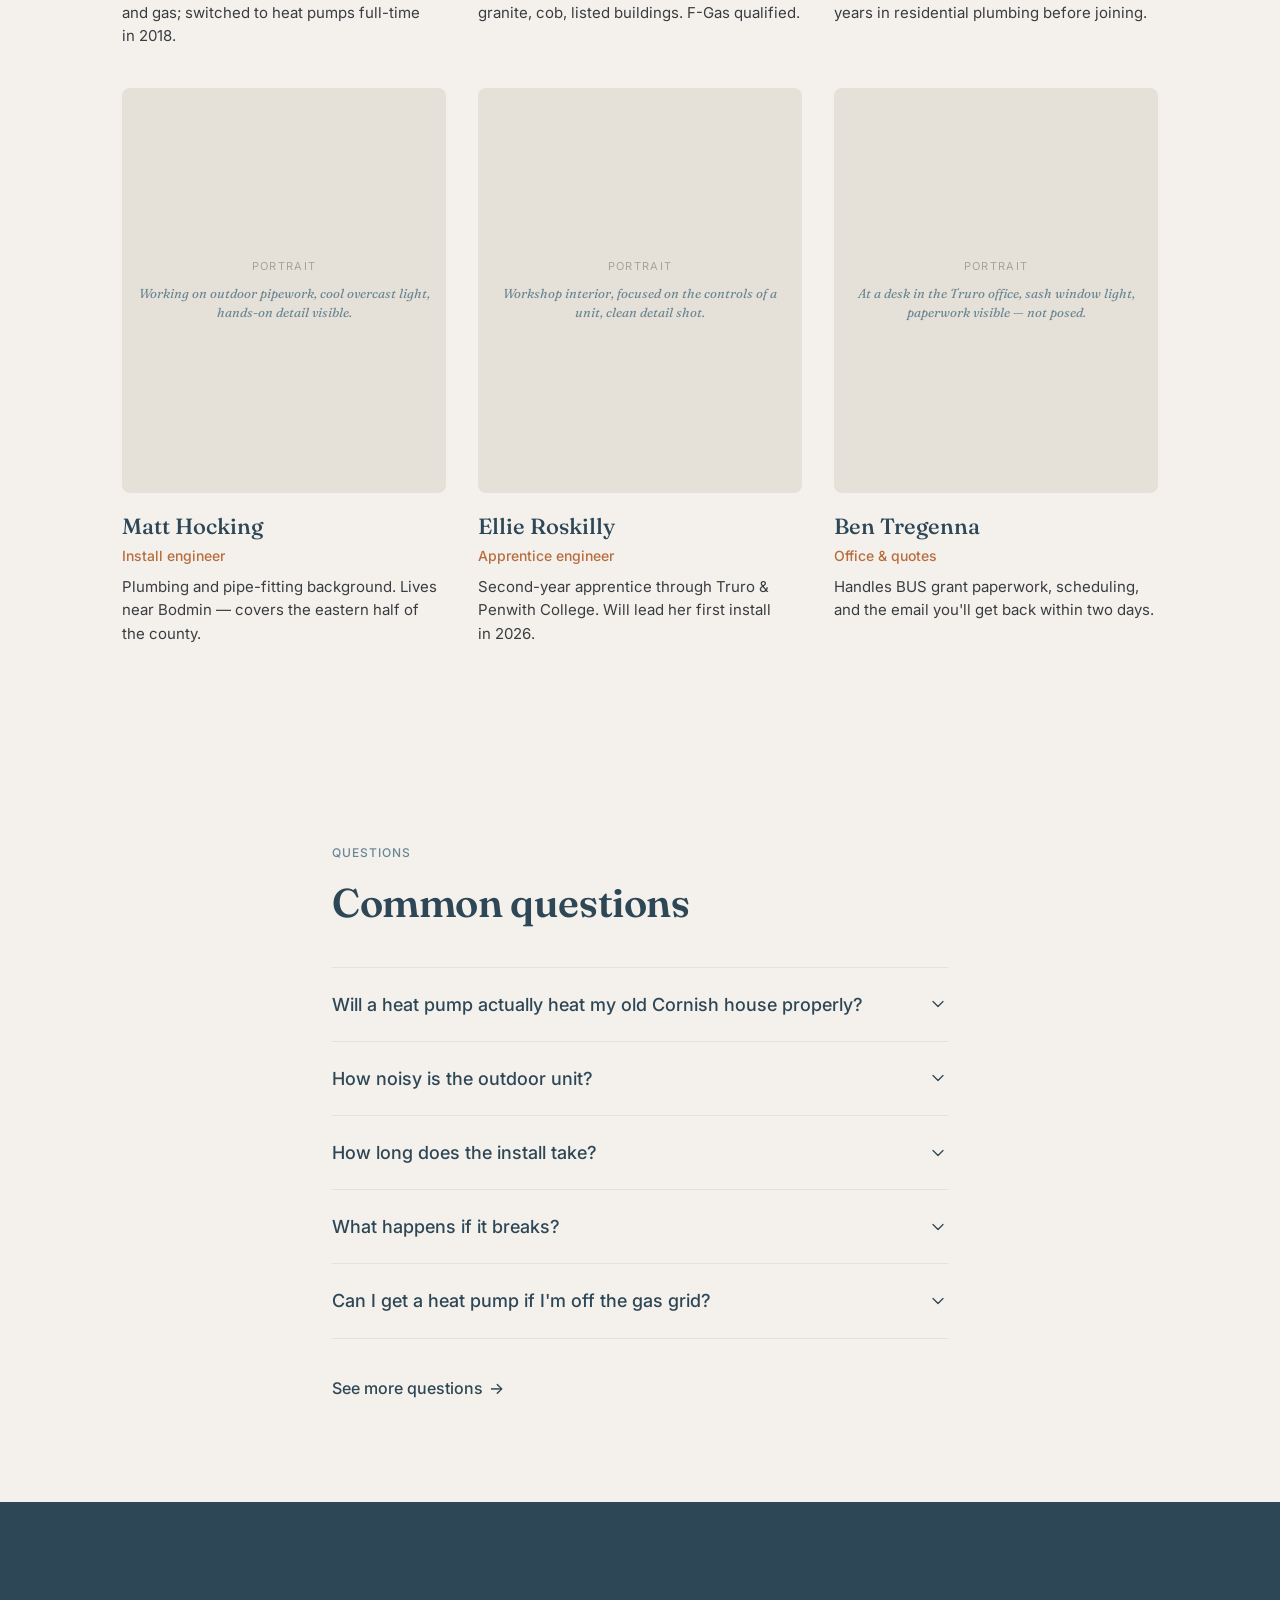
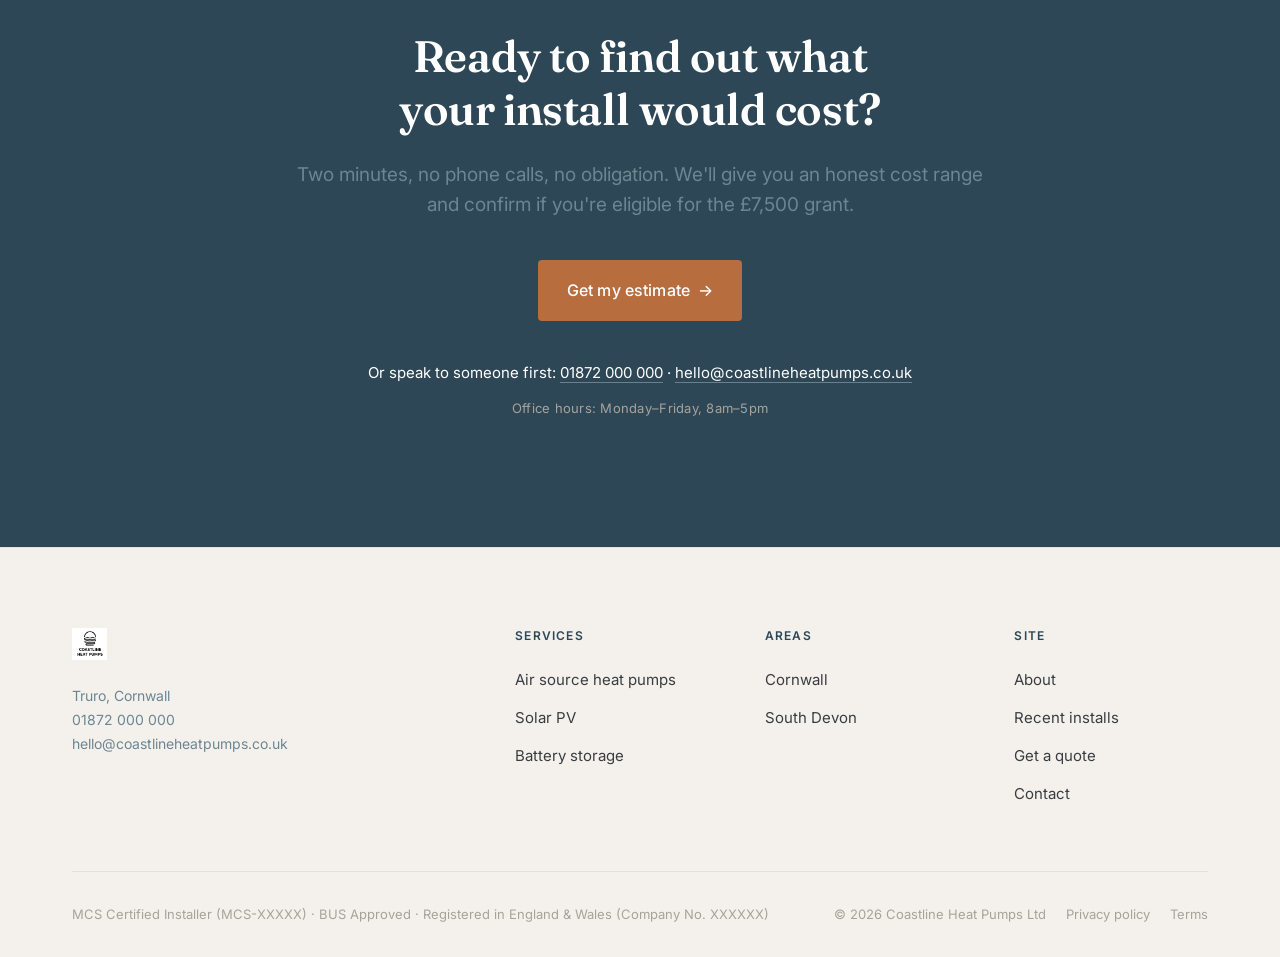
==== commit 8c43b5cf: "Use real photos for the three Recent installs cards assets/cases_1.webp = Falmouth granite cottage a" ====
--- a/index.html
+++ b/index.html
@@ -176,33 +176,24 @@
     </div>
     <div class="installs-grid">
       <article class="install-card">
-        <div class="photo install-photo photo--frame" role="img" aria-label="A 1920s granite cottage in Falmouth with an outdoor heat pump unit on the side elevation.">
-          <div class="photo-note">
-            <div class="label">Photograph</div>
-            <div class="desc">1920s granite cottage exterior, Falmouth — outdoor unit visible on side elevation, overcast light.</div>
-          </div>
+        <div class="photo install-photo">
+          <img src="assets/cases_1.webp" alt="A granite cottage in Falmouth with an outdoor air source heat pump unit on the side elevation, sea visible behind." loading="lazy">
         </div>
         <h4>A 1920s granite cottage in Falmouth</h4>
         <p>8kW air source heat pump replacing a 22-year-old oil boiler. Install completed in 3 days.</p>
         <a href="#" class="btn-tertiary">Read the case study <span class="arrow">→</span></a>
       </article>
       <article class="install-card">
-        <div class="photo install-photo photo--frame" role="img" aria-label="A converted farmhouse near Bodmin Moor.">
-          <div class="photo-note">
-            <div class="label">Photograph</div>
-            <div class="desc">Converted farmhouse near Bodmin Moor, low winter sun, rural setting with stone outbuildings.</div>
-          </div>
+        <div class="photo install-photo">
+          <img src="assets/cases_2.webp" alt="A converted farmhouse near Bodmin Moor on a frosty morning, with stone outbuildings and rolling moorland behind." loading="lazy">
         </div>
         <h4>A converted farmhouse near Bodmin Moor</h4>
         <p>12kW system with new radiators throughout. Annual fuel bills down 45%.</p>
         <a href="#" class="btn-tertiary">Read the case study <span class="arrow">→</span></a>
       </article>
       <article class="install-card">
-        <div class="photo install-photo photo--frame" role="img" aria-label="A Georgian terrace in Truro.">
-          <div class="photo-note">
-            <div class="label">Photograph</div>
-            <div class="desc">Georgian terrace, urban Truro — stuccoed façade, sash windows, heat pump unit discreet at side.</div>
-          </div>
+        <div class="photo install-photo">
+          <img src="assets/cases_3.webp" alt="A Georgian terrace in Truro with stuccoed façade and sash windows, the cathedral spire visible behind, with a discreet heat pump unit on the side wall." loading="lazy">
         </div>
         <h4>A Georgian terrace in Truro</h4>
         <p>6kW system in a Grade II listed property. Conservation officer approval handled by our team.</p>
--- a/css/site.css
+++ b/css/site.css
@@ -159,7 +159,7 @@
   display: block;
 }
 .photo--hero {
-  aspect-ratio: 16 / 7;
+  aspect-ratio: 17 / 9;
   margin-top: 56px;
   border-radius: var(--radius-lg);
 }
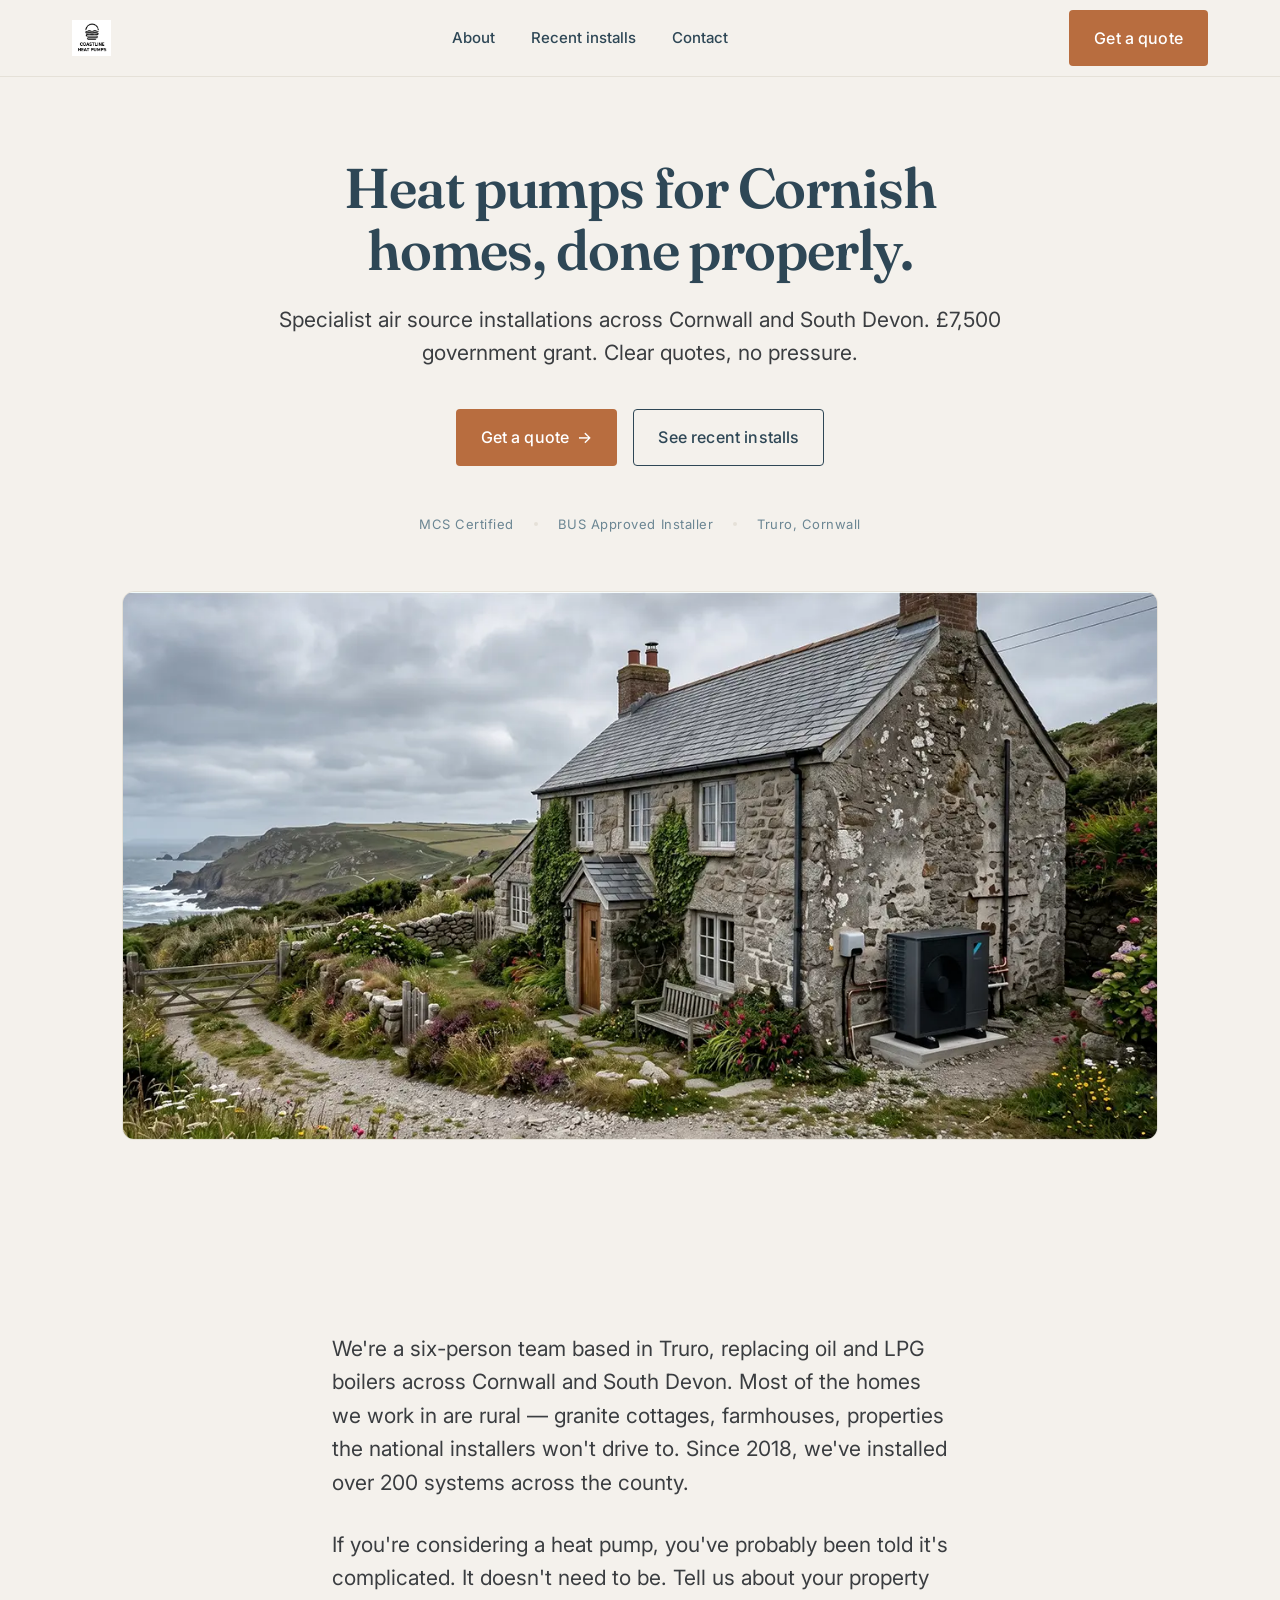
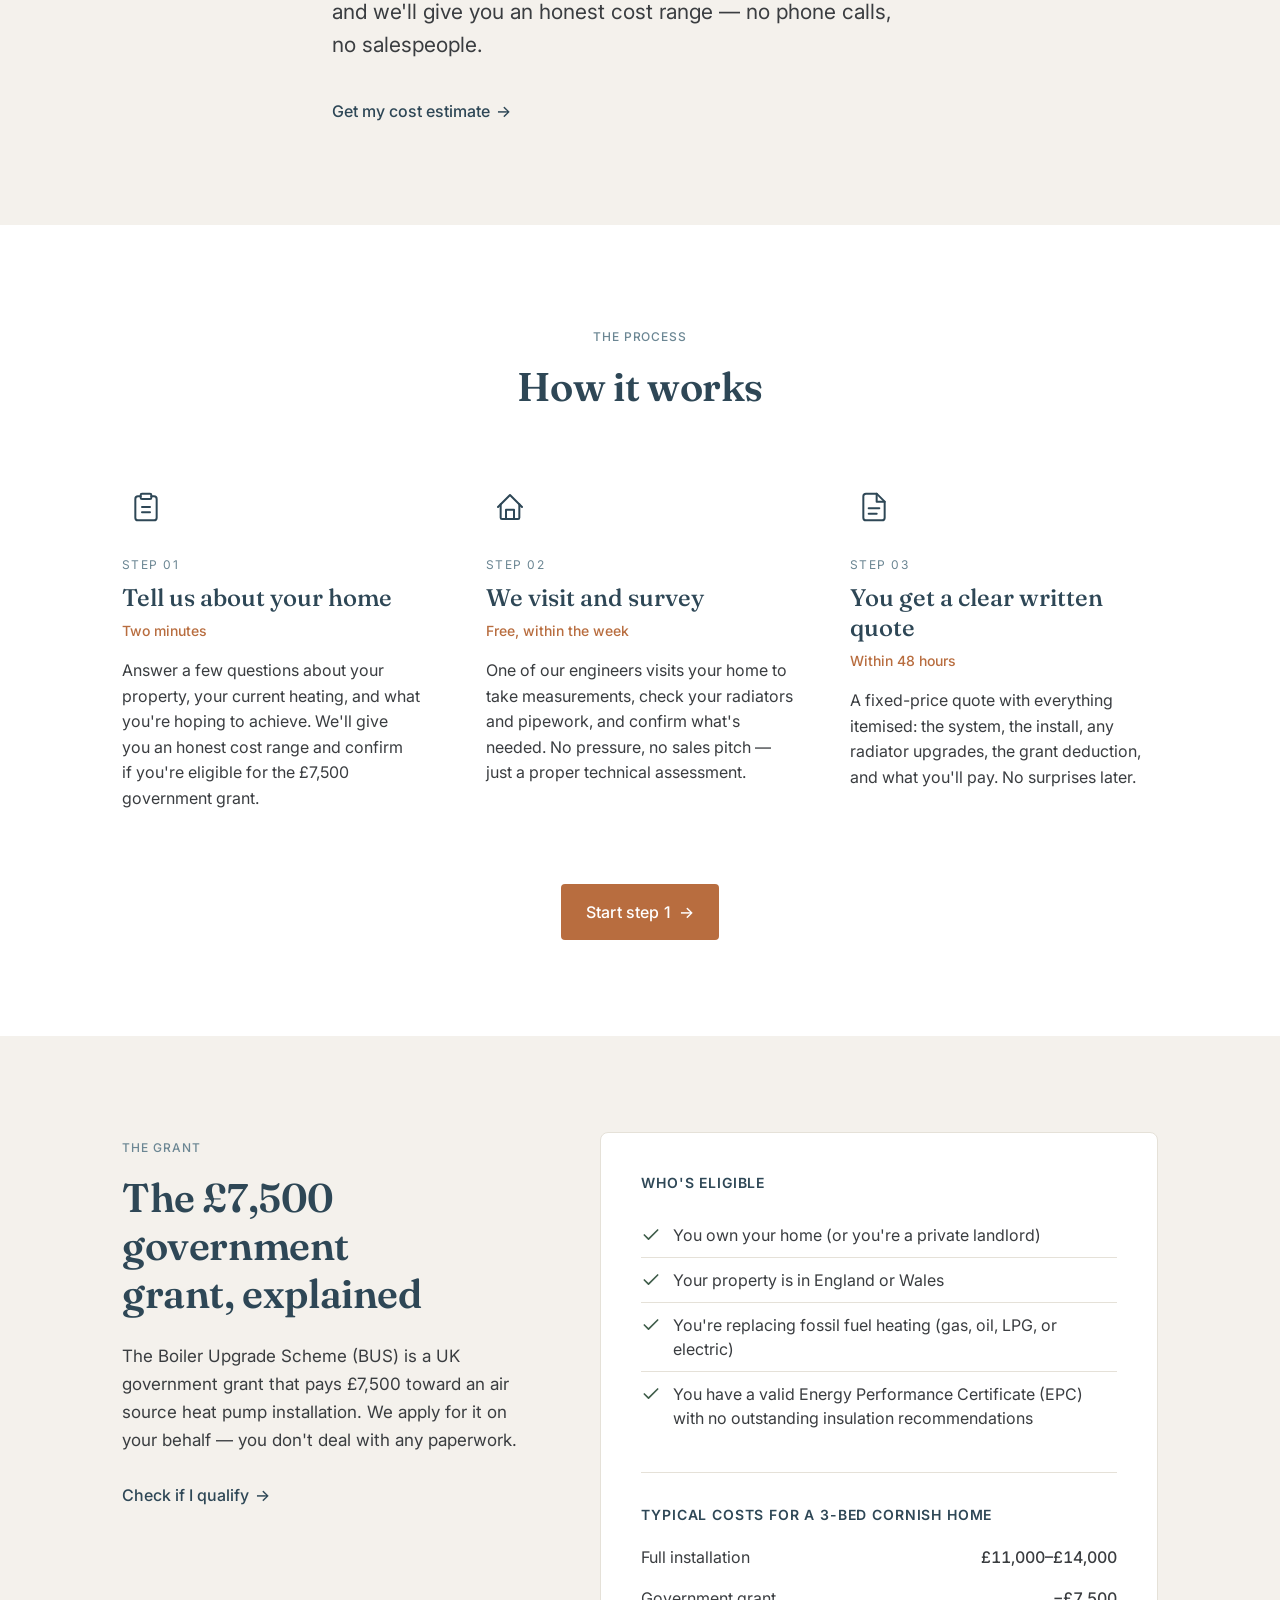
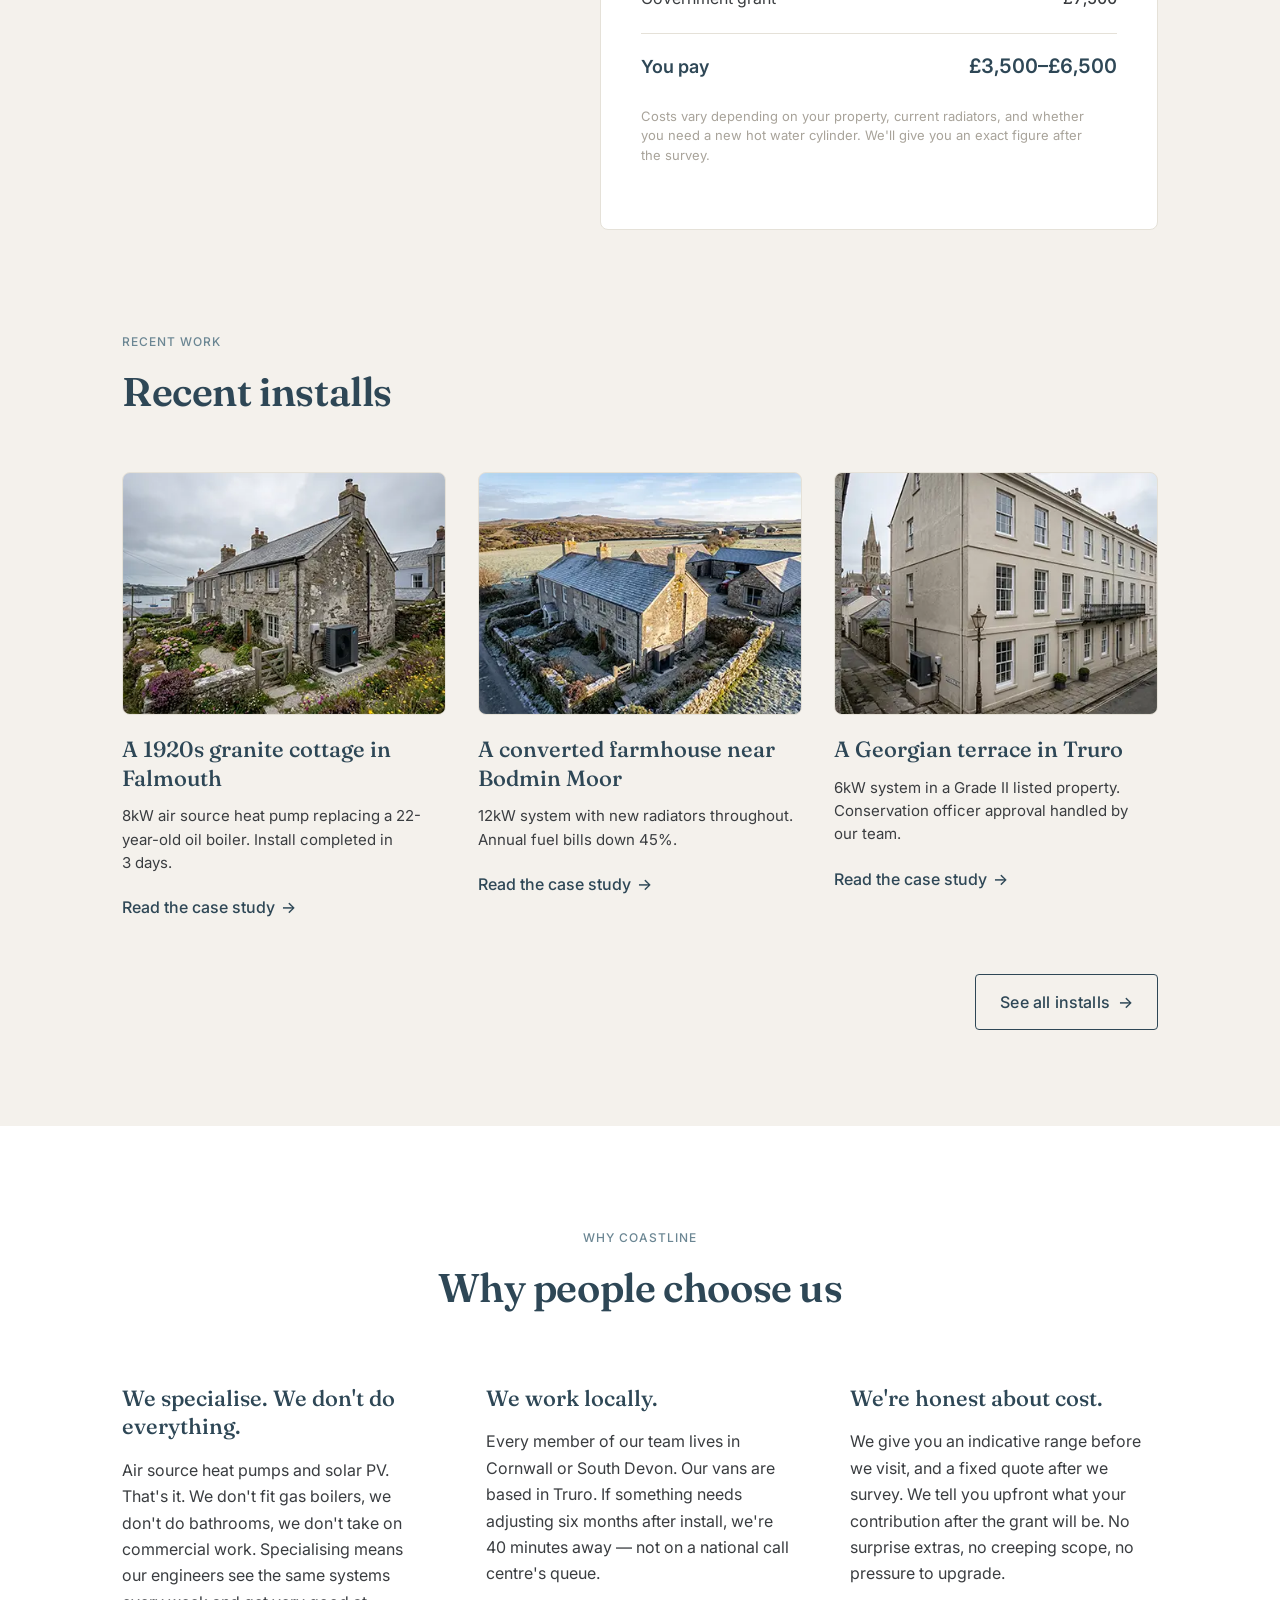
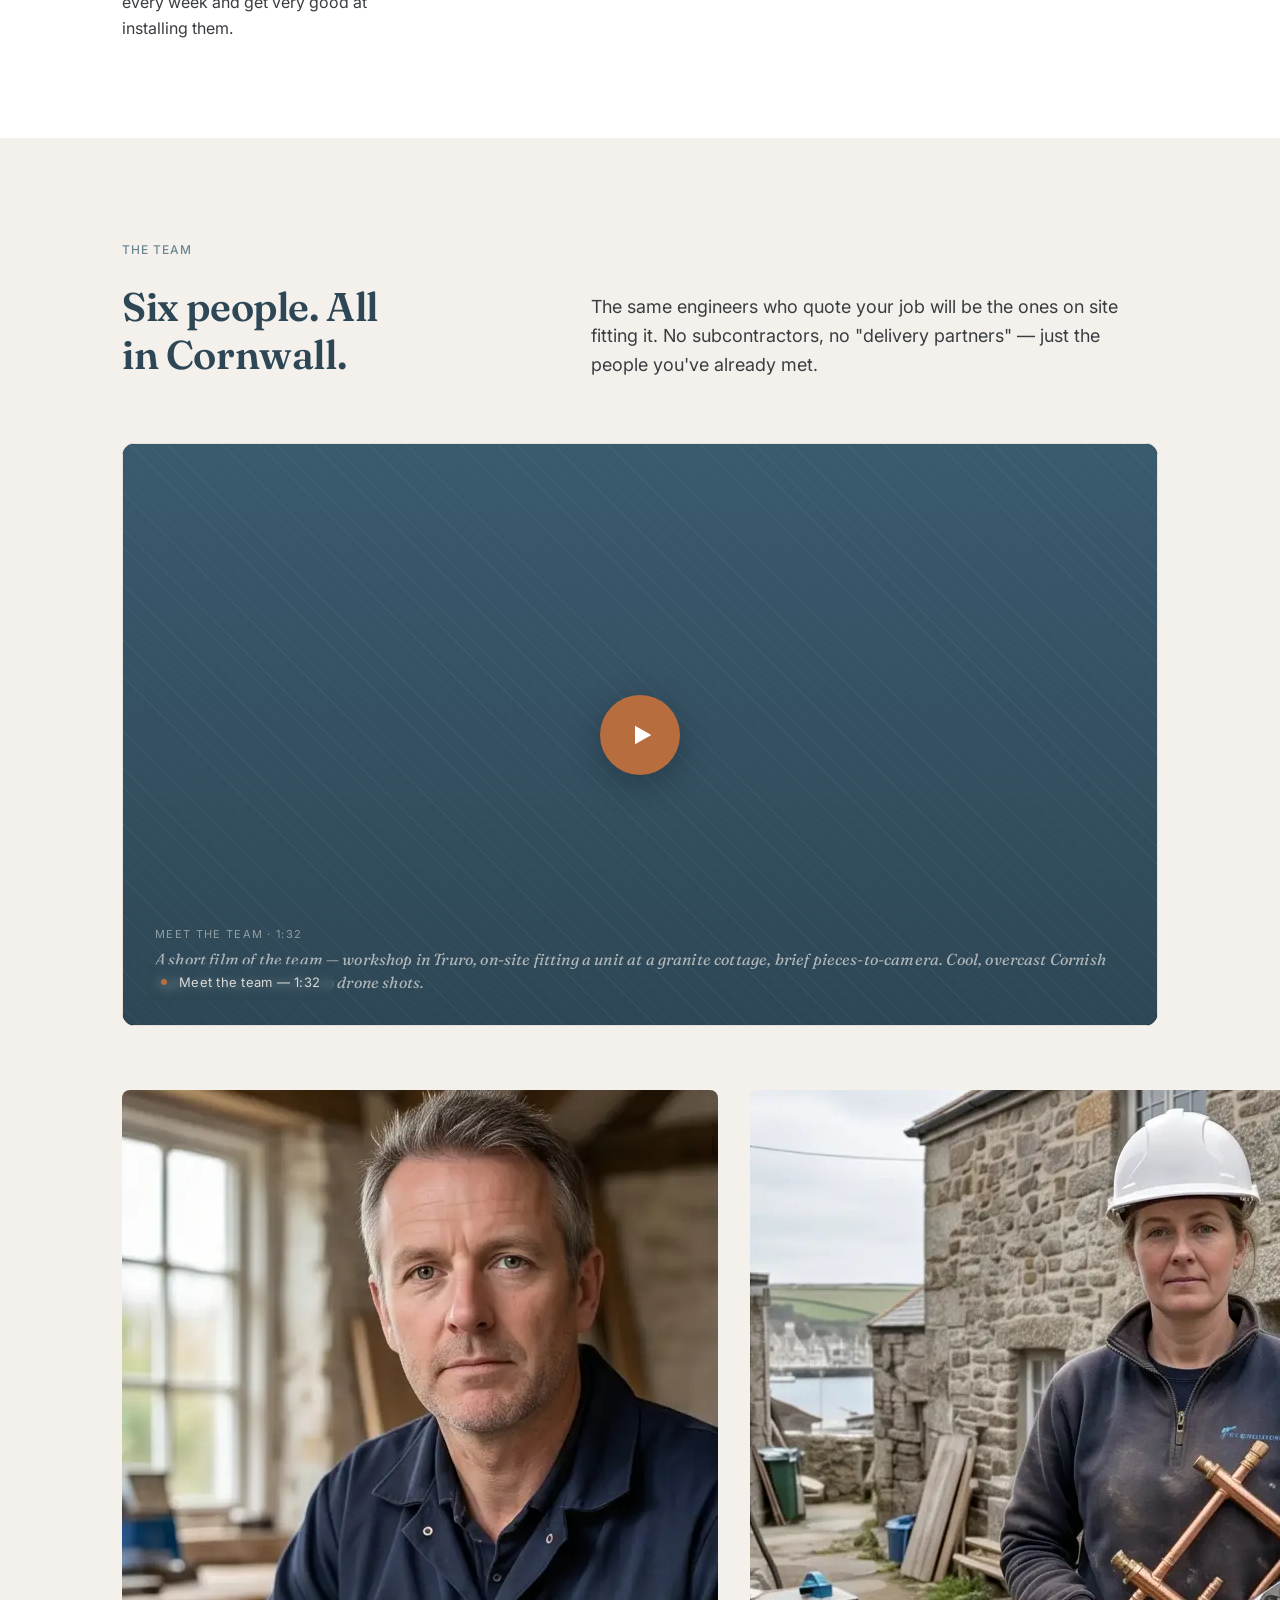
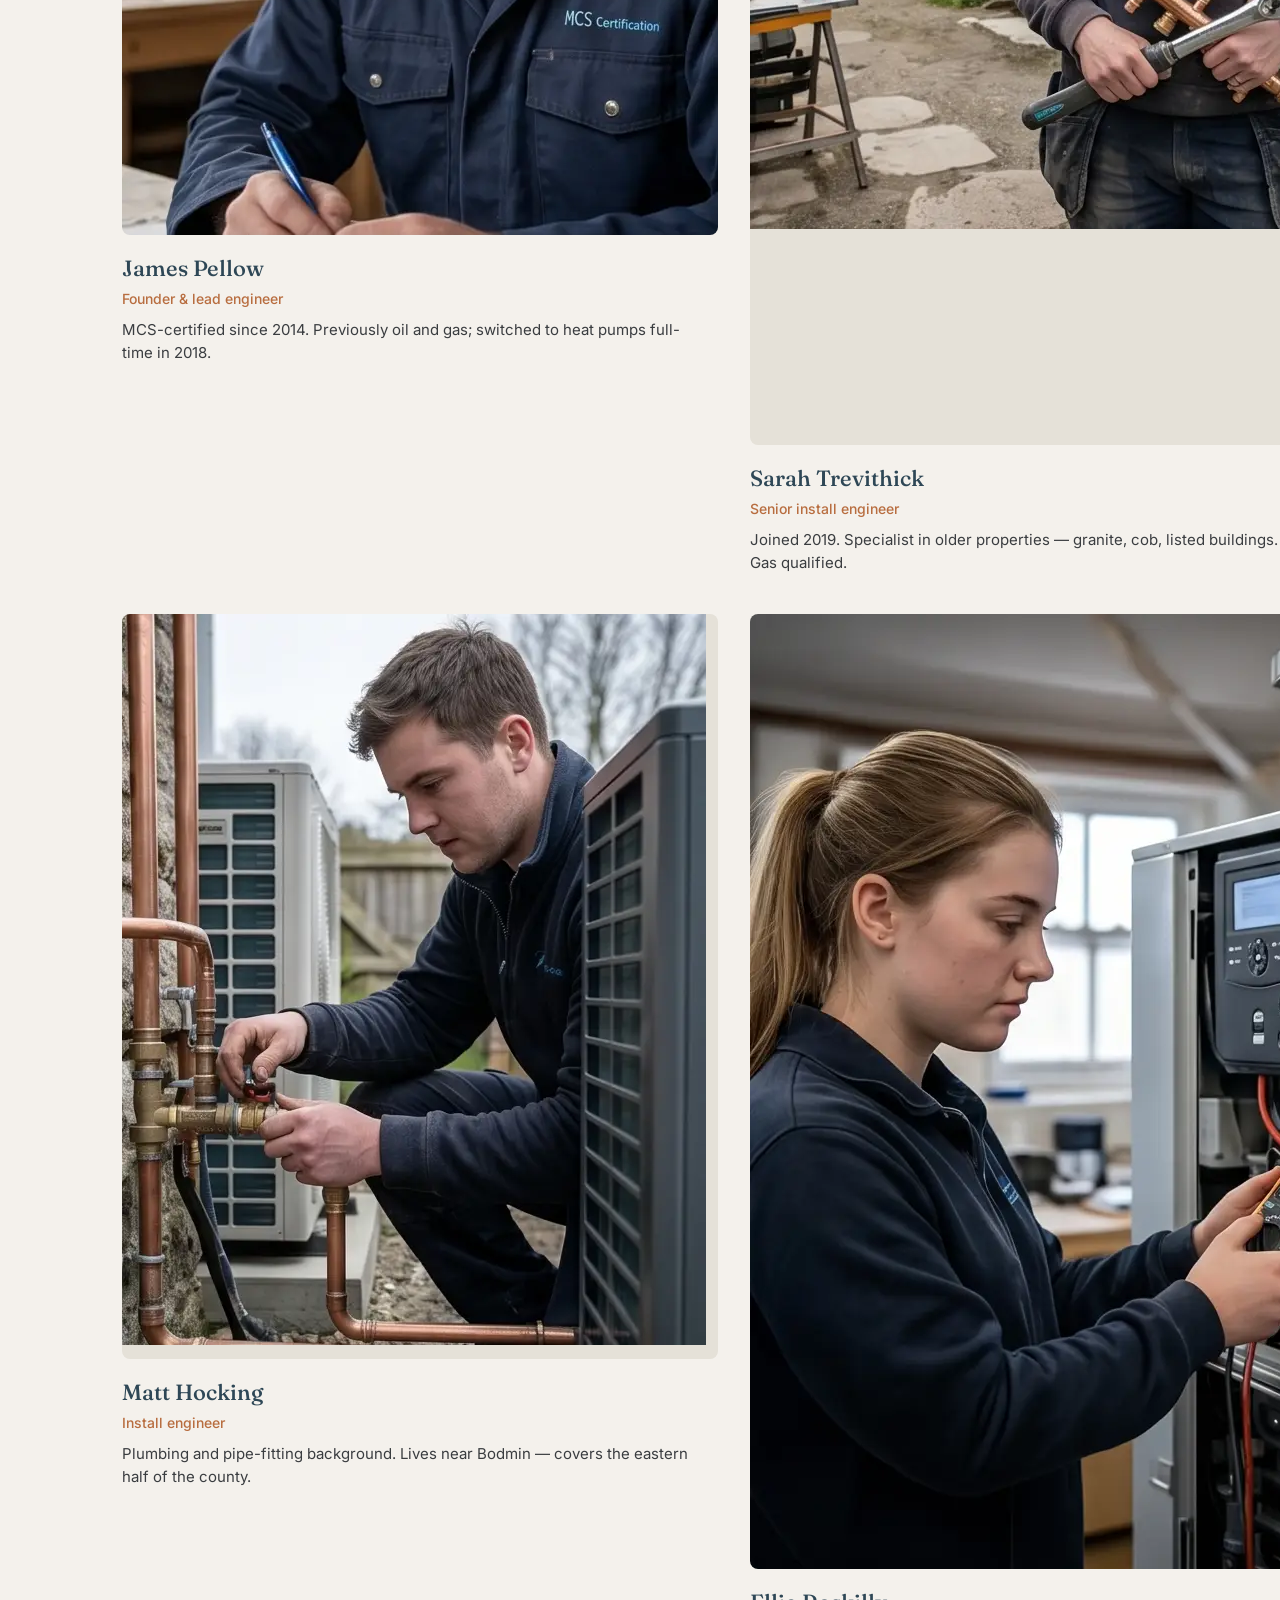
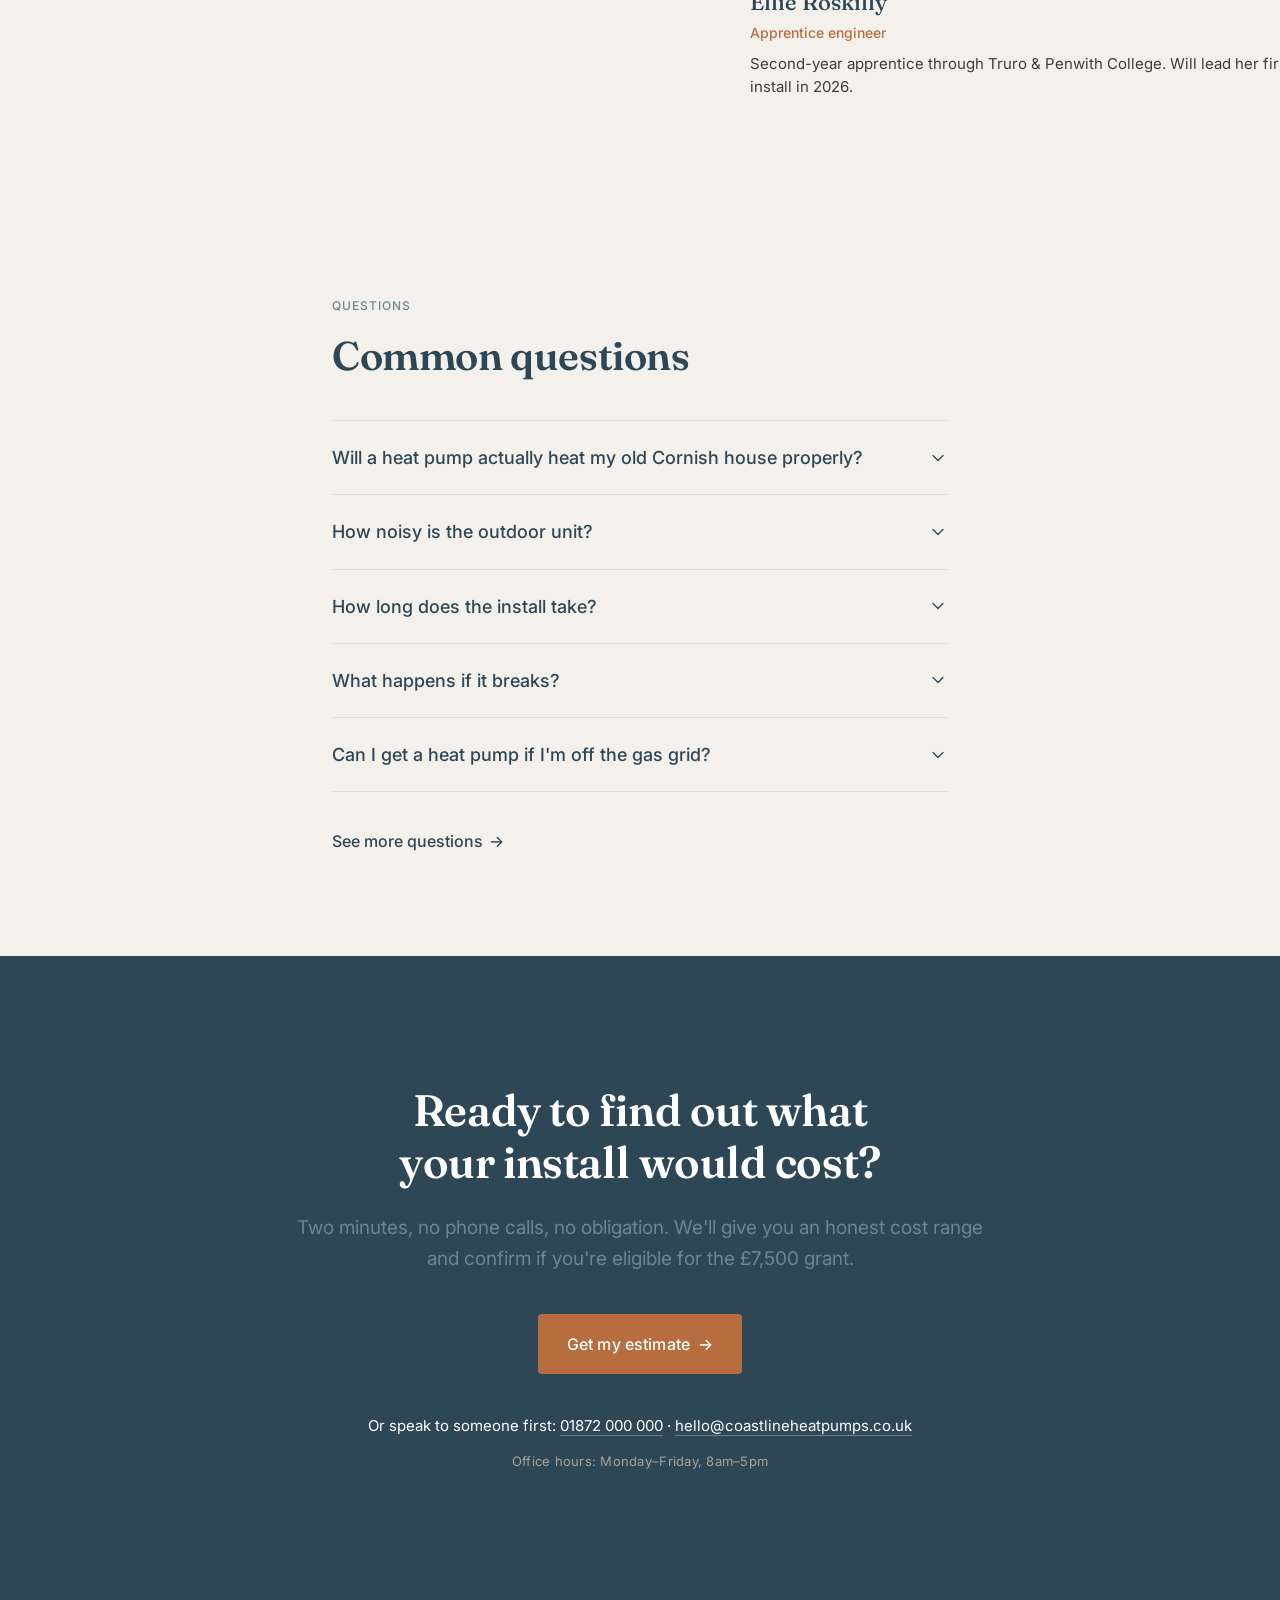
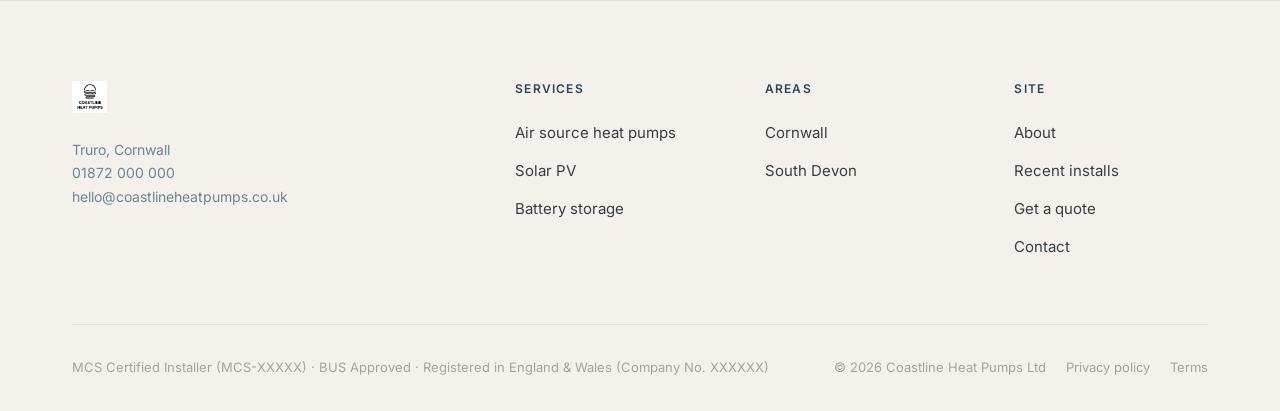
==== commit 3aa976f1: "Use real photos for the team grid Six portraits matched 1-to-1 by number to the team order:   1 Jame" ====
--- a/index.html
+++ b/index.html
@@ -262,66 +262,48 @@
 
     <div class="team-grid">
       <div class="team-card">
-        <div class="team-photo photo--frame" role="img" aria-label="Portrait of James Pellow">
-          <div class="photo-note">
-            <div class="label">Portrait</div>
-            <div class="desc">Mid-shot, workshop, soft natural light, focused expression — no smile, no folded arms.</div>
-          </div>
+        <div class="team-photo">
+          <img src="assets/portrait_1.webp" alt="Portrait of James Pellow, Coastline founder and lead engineer." loading="lazy">
         </div>
         <h4>James Pellow</h4>
         <div class="role">Founder &amp; lead engineer</div>
         <p>MCS-certified since 2014. Previously oil and gas; switched to heat pumps full-time in 2018.</p>
       </div>
       <div class="team-card">
-        <div class="team-photo photo--frame" role="img" aria-label="Portrait of Sarah Trevithick">
-          <div class="photo-note">
-            <div class="label">Portrait</div>
-            <div class="desc">On-site, working clothes, holding a manifold or torque wrench. Truro workshop background.</div>
-          </div>
+        <div class="team-photo">
+          <img src="assets/portrait_2.webp" alt="Portrait of Sarah Trevithick, senior install engineer, on-site holding a copper manifold." loading="lazy">
         </div>
         <h4>Sarah Trevithick</h4>
         <div class="role">Senior install engineer</div>
         <p>Joined 2019. Specialist in older properties — granite, cob, listed buildings. F-Gas qualified.</p>
       </div>
       <div class="team-card">
-        <div class="team-photo photo--frame" role="img" aria-label="Portrait of Tom Carrow">
-          <div class="photo-note">
-            <div class="label">Portrait</div>
-            <div class="desc">Three-quarter portrait at the kitchen table of a customer home, mid-survey.</div>
-          </div>
+        <div class="team-photo">
+          <img src="assets/portrait_3.webp" alt="Portrait of Tom Carrow, survey engineer, at a customer's kitchen table mid-survey with floor plans and a laptop." loading="lazy">
         </div>
         <h4>Tom Carrow</h4>
         <div class="role">Survey engineer</div>
         <p>Does most of our heat-loss surveys. Fifteen years in residential plumbing before joining.</p>
       </div>
       <div class="team-card">
-        <div class="team-photo photo--frame" role="img" aria-label="Portrait of Matt Hocking">
-          <div class="photo-note">
-            <div class="label">Portrait</div>
-            <div class="desc">Working on outdoor pipework, cool overcast light, hands-on detail visible.</div>
-          </div>
+        <div class="team-photo">
+          <img src="assets/portrait_4.webp" alt="Portrait of Matt Hocking, install engineer, working on outdoor pipework alongside the heat pump unit." loading="lazy">
         </div>
         <h4>Matt Hocking</h4>
         <div class="role">Install engineer</div>
         <p>Plumbing and pipe-fitting background. Lives near Bodmin — covers the eastern half of the county.</p>
       </div>
       <div class="team-card">
-        <div class="team-photo photo--frame" role="img" aria-label="Portrait of Ellie Roskilly">
-          <div class="photo-note">
-            <div class="label">Portrait</div>
-            <div class="desc">Workshop interior, focused on the controls of a unit, clean detail shot.</div>
-          </div>
+        <div class="team-photo">
+          <img src="assets/portrait_5.webp" alt="Portrait of Ellie Roskilly, apprentice engineer, in the workshop using a multimeter on a heat pump's controls." loading="lazy">
         </div>
         <h4>Ellie Roskilly</h4>
         <div class="role">Apprentice engineer</div>
         <p>Second-year apprentice through Truro &amp; Penwith College. Will lead her first install in 2026.</p>
       </div>
       <div class="team-card">
-        <div class="team-photo photo--frame" role="img" aria-label="Portrait of Ben Tregenna">
-          <div class="photo-note">
-            <div class="label">Portrait</div>
-            <div class="desc">At a desk in the Truro office, sash window light, paperwork visible — not posed.</div>
-          </div>
+        <div class="team-photo">
+          <img src="assets/portrait_6.webp" alt="Portrait of Ben Tregenna, on-site checking copper pipework next to a heat pump unit." loading="lazy">
         </div>
         <h4>Ben Tregenna</h4>
         <div class="role">Office &amp; quotes</div>
